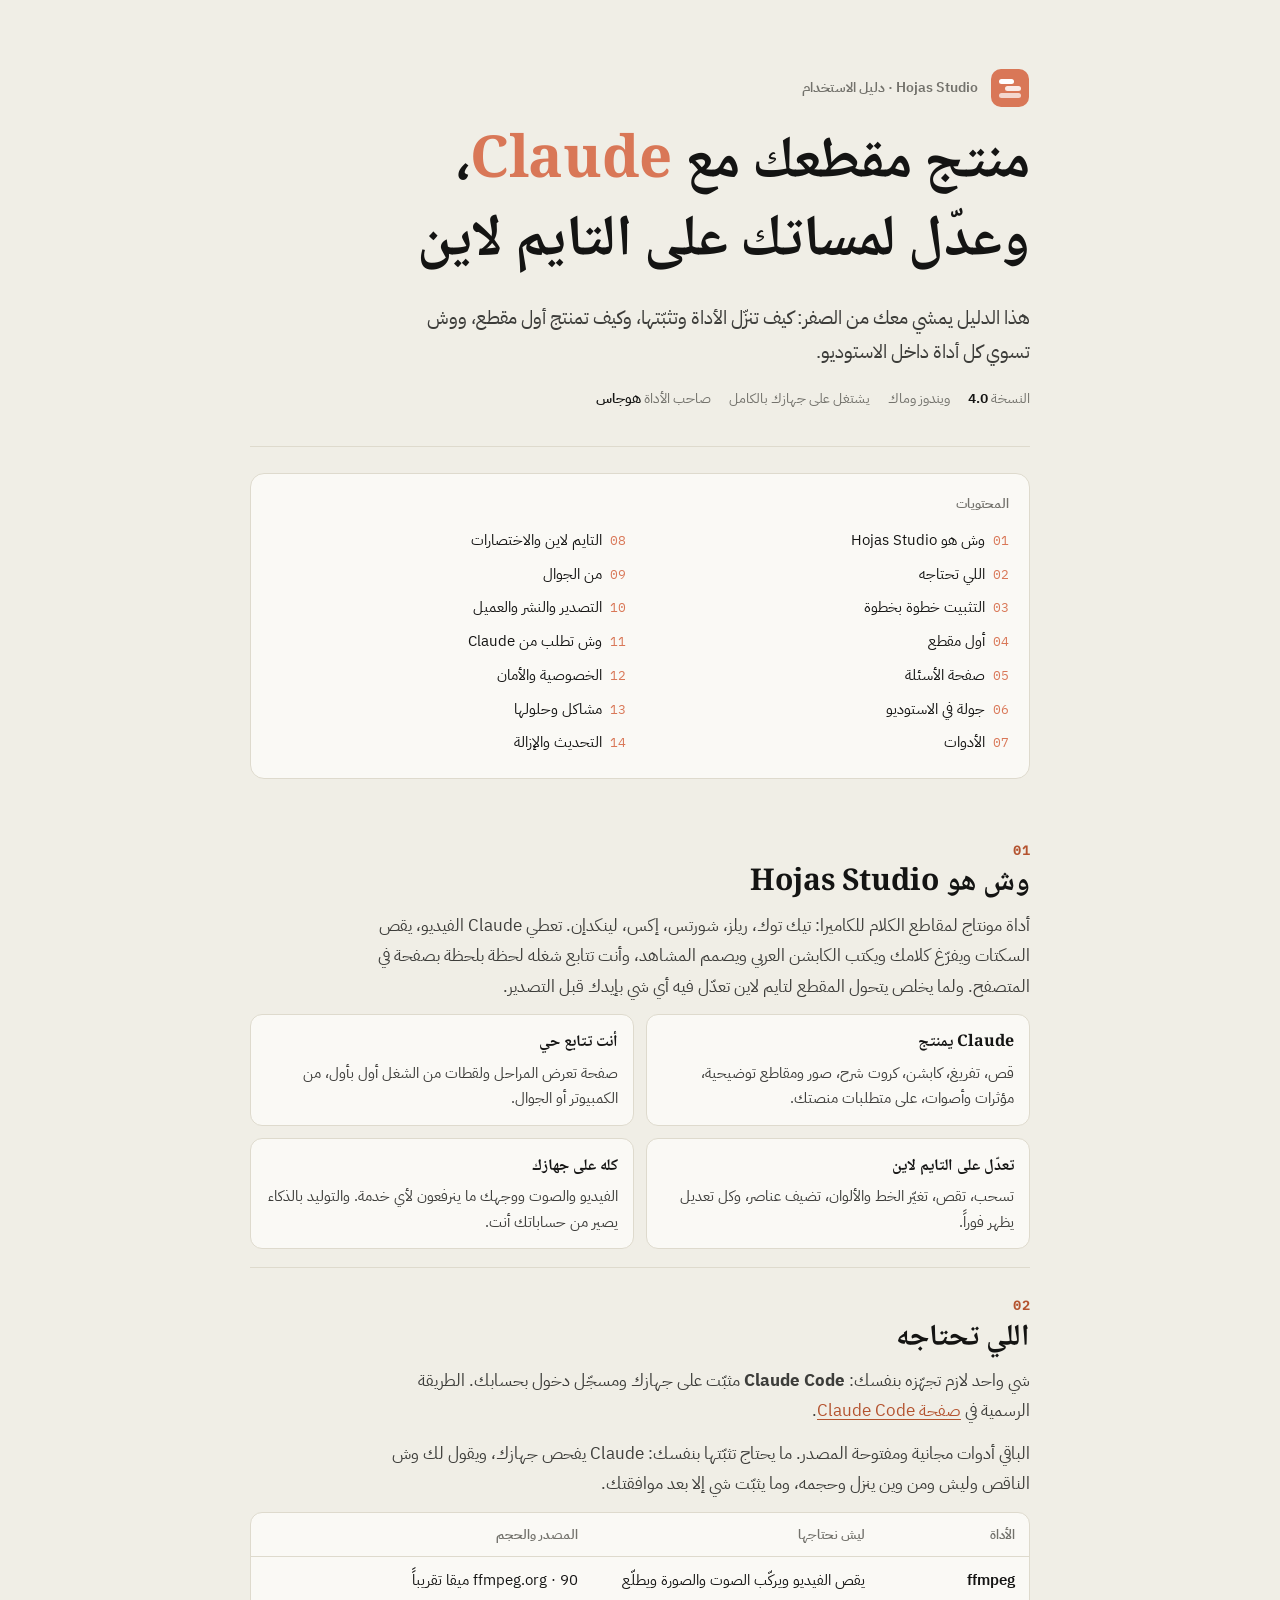
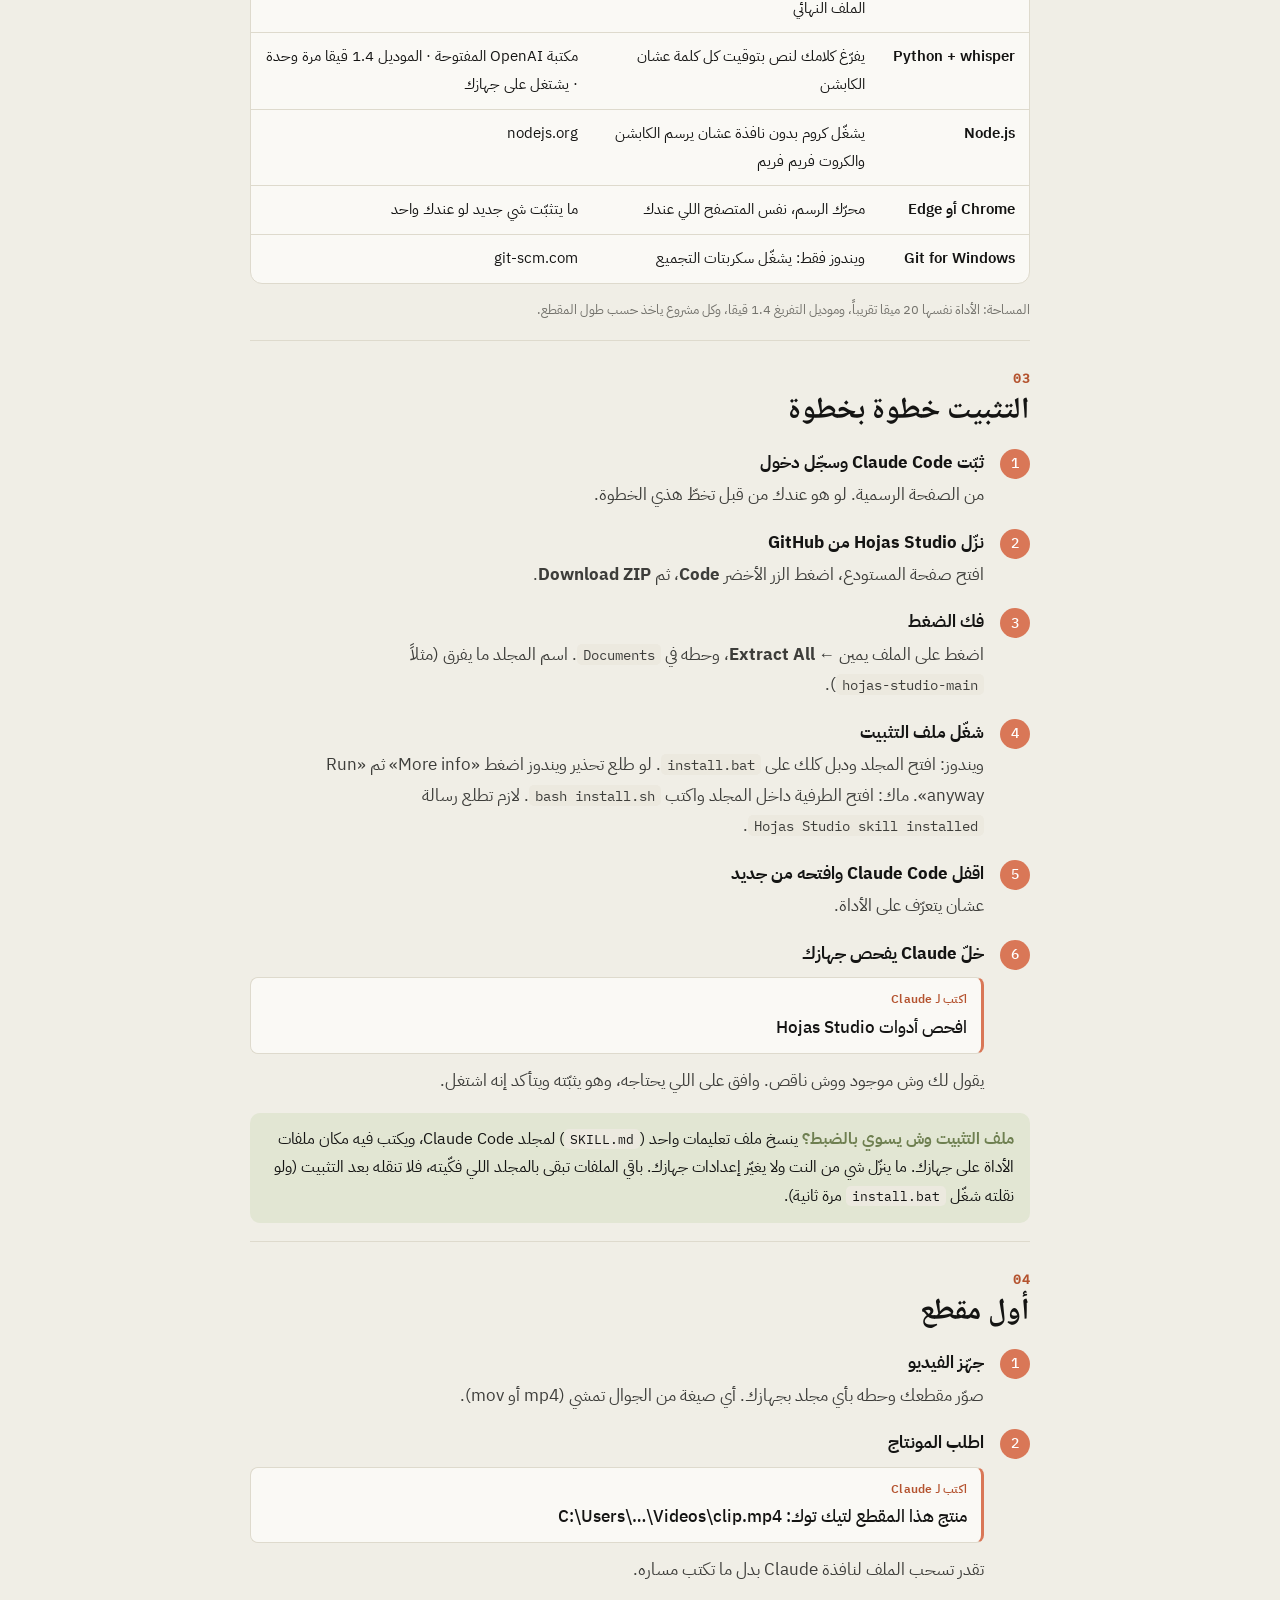
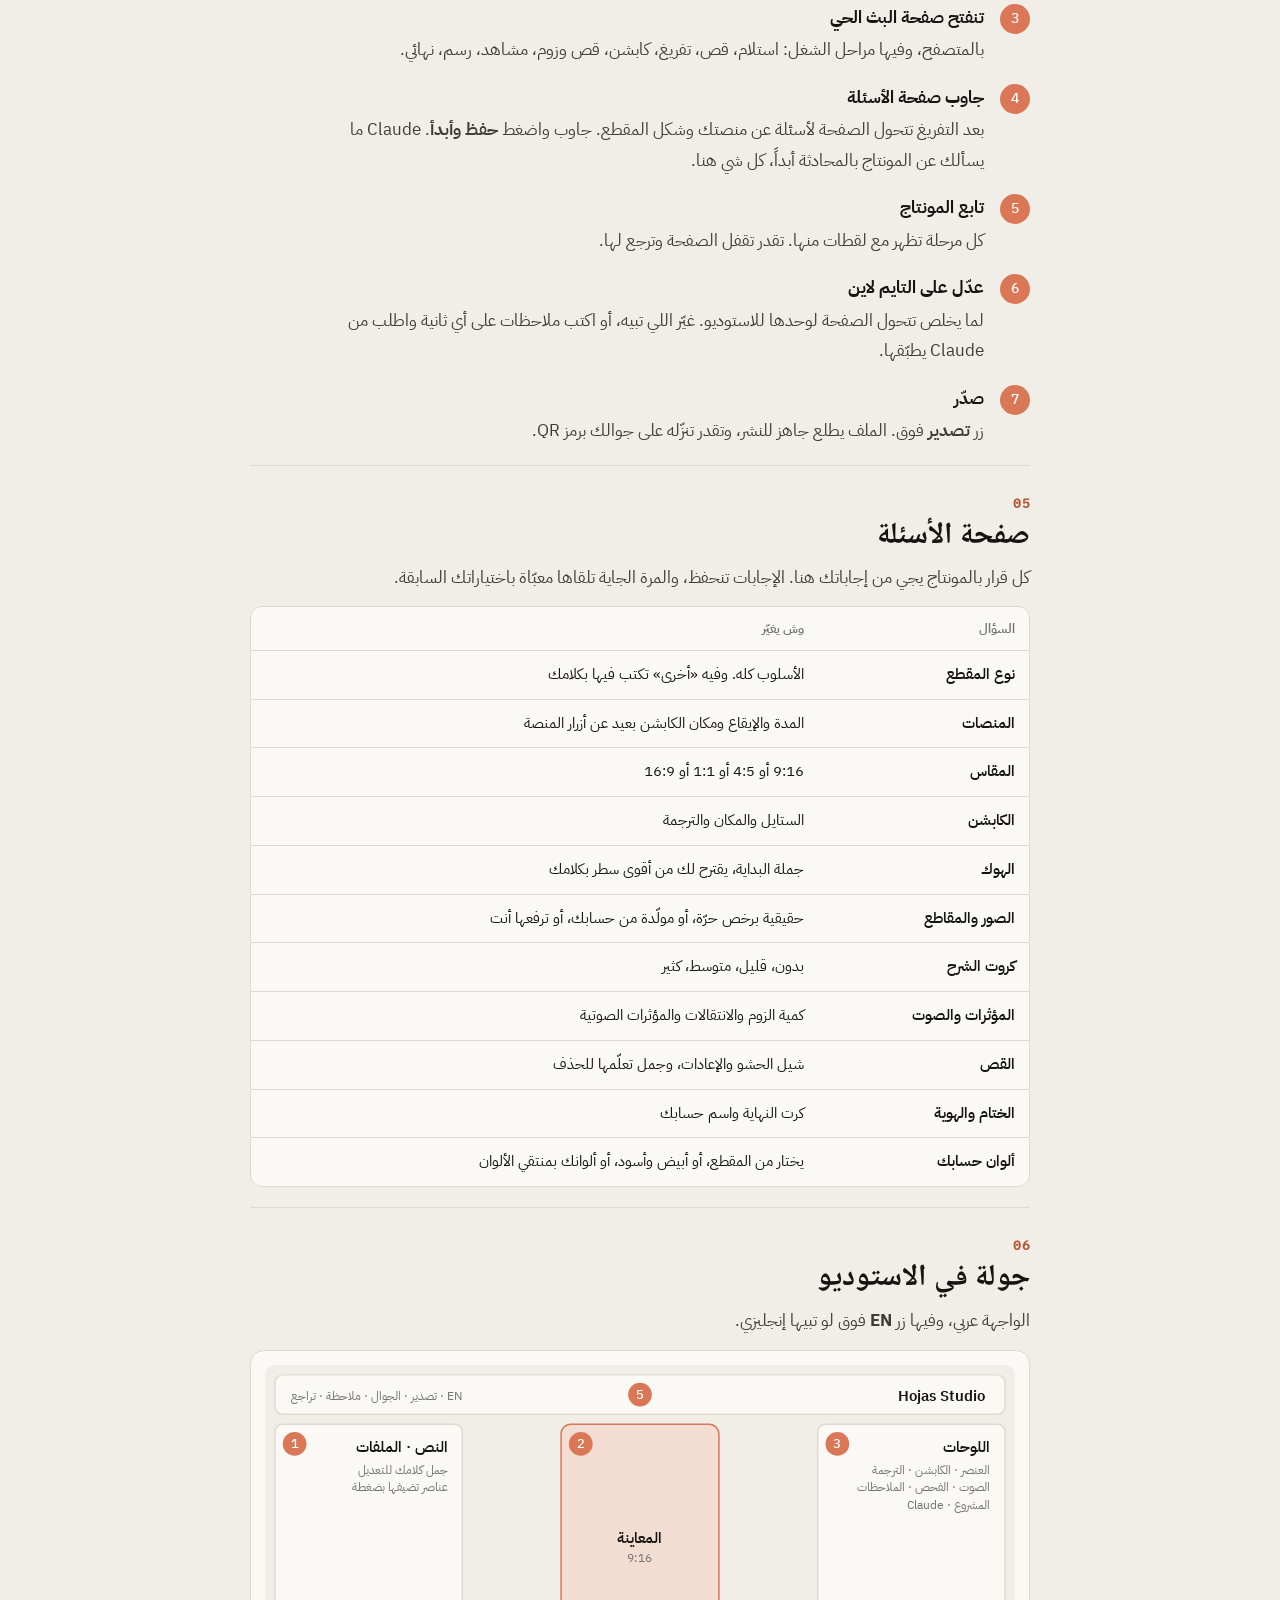
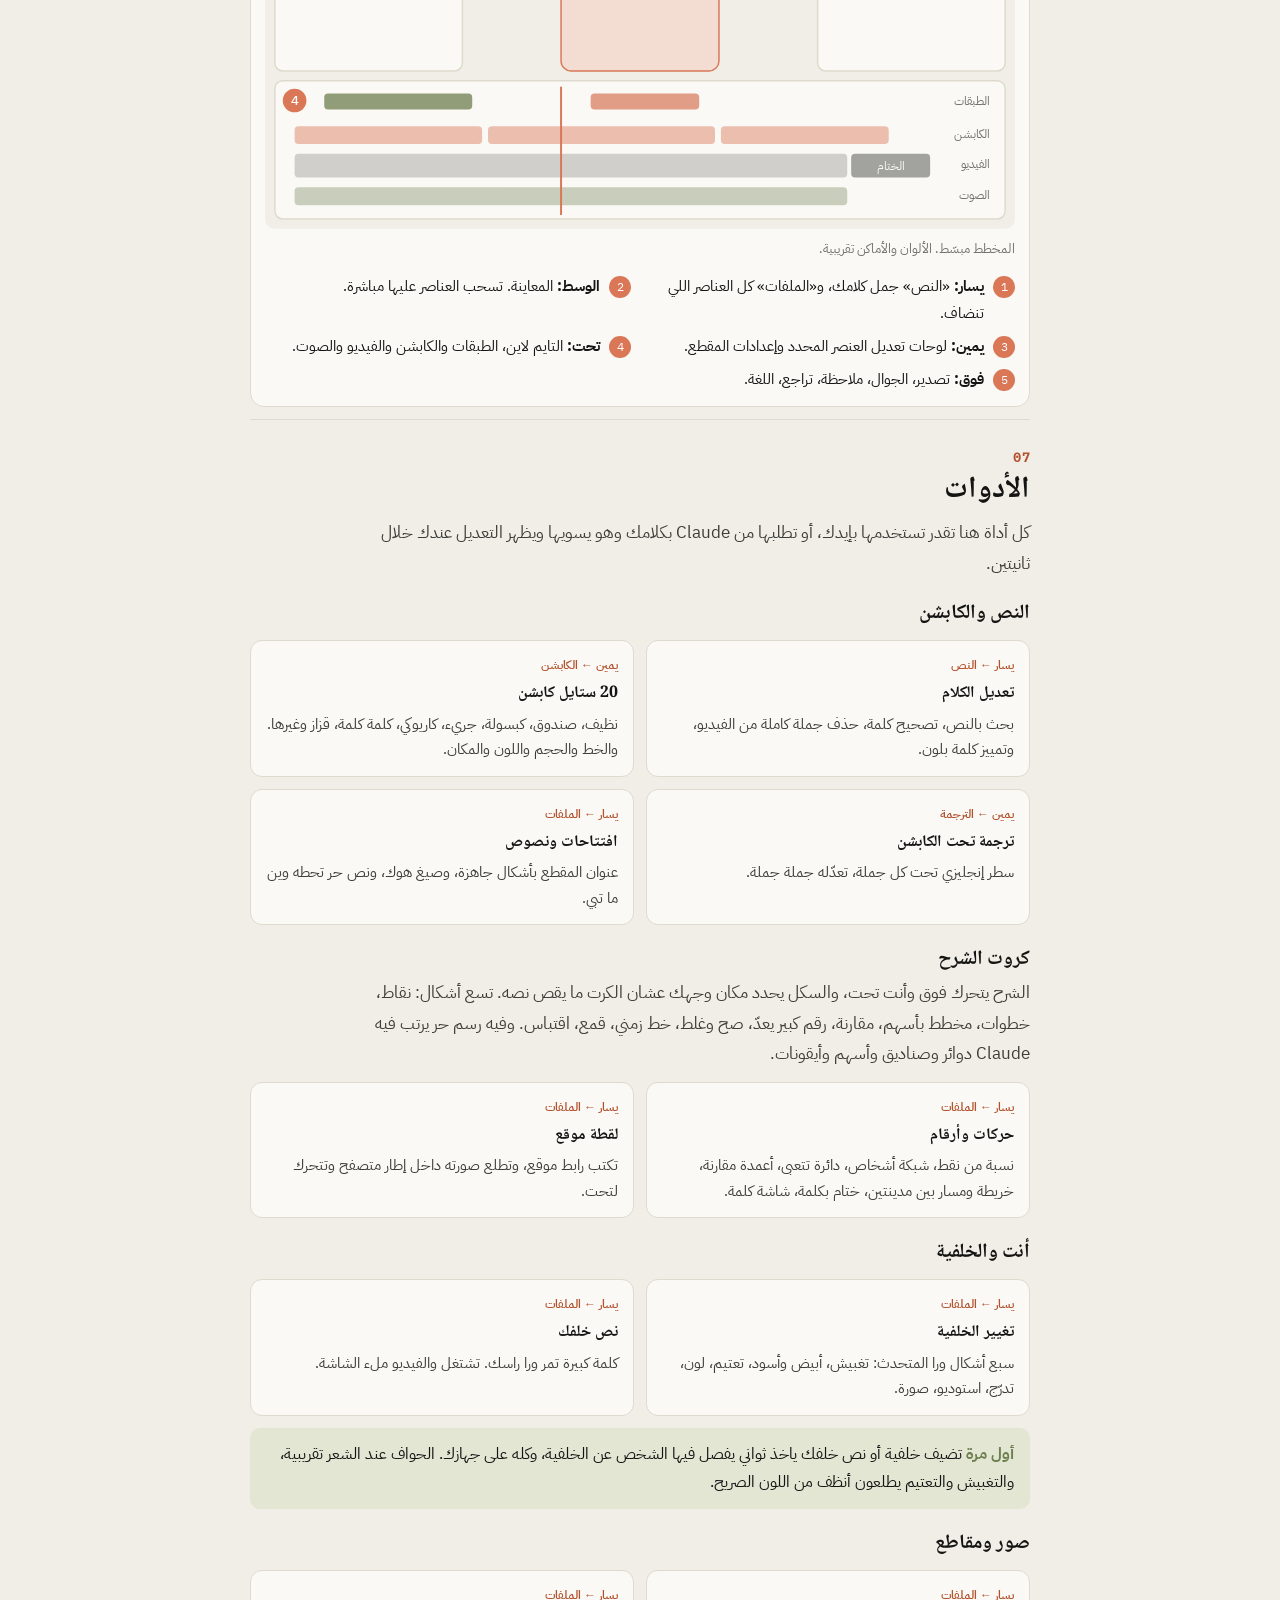
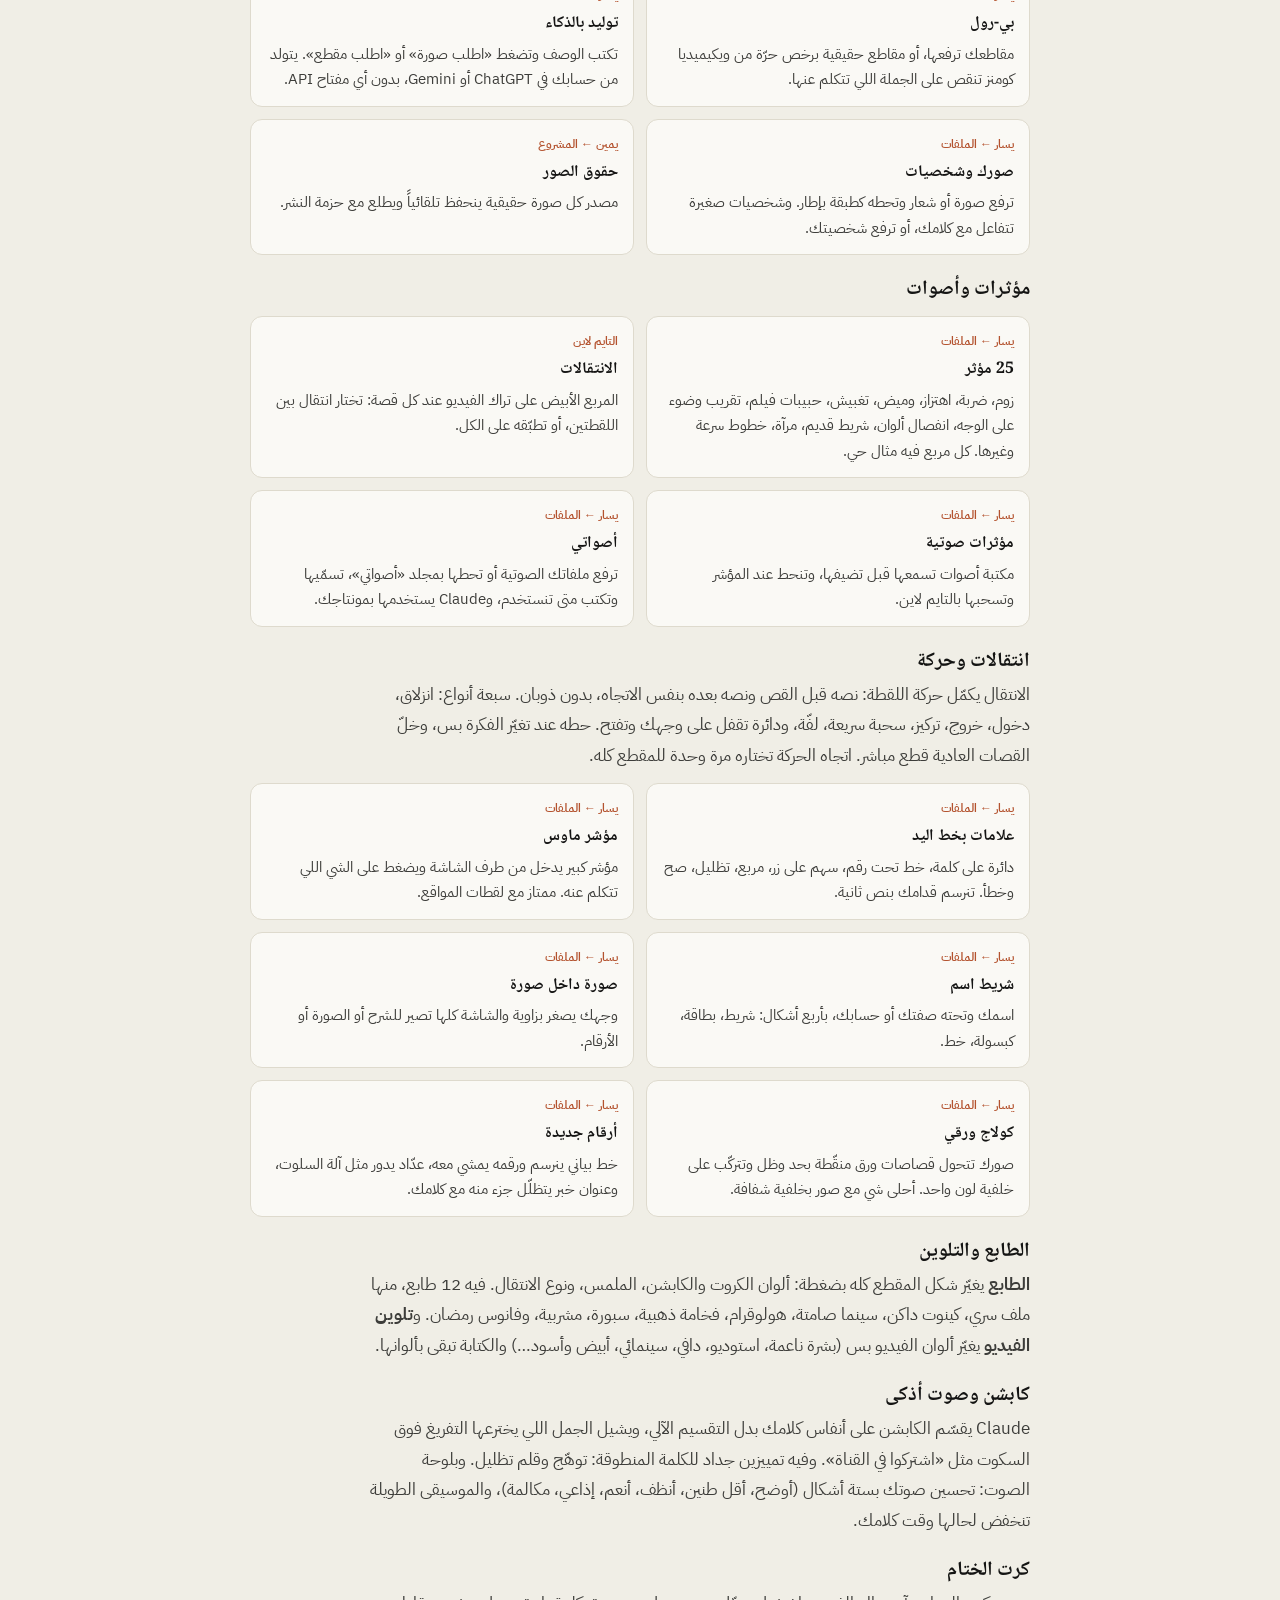
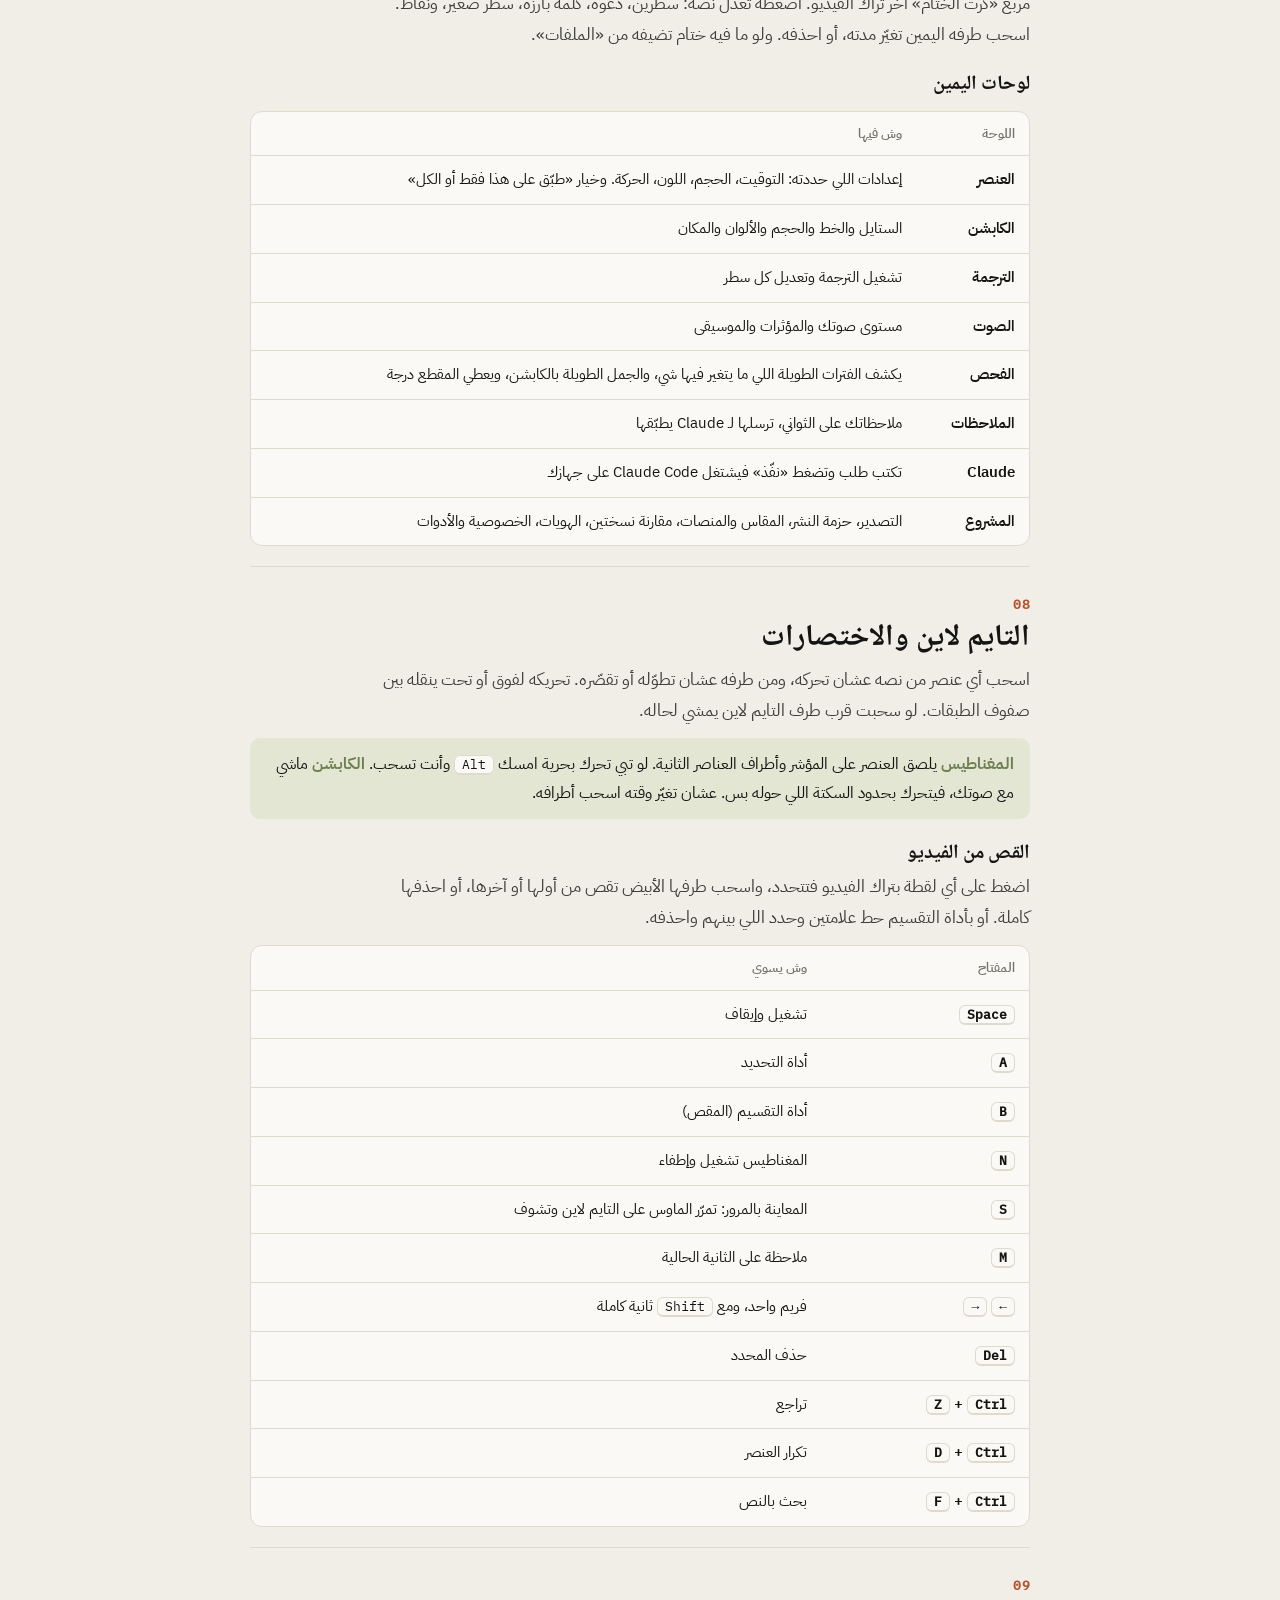
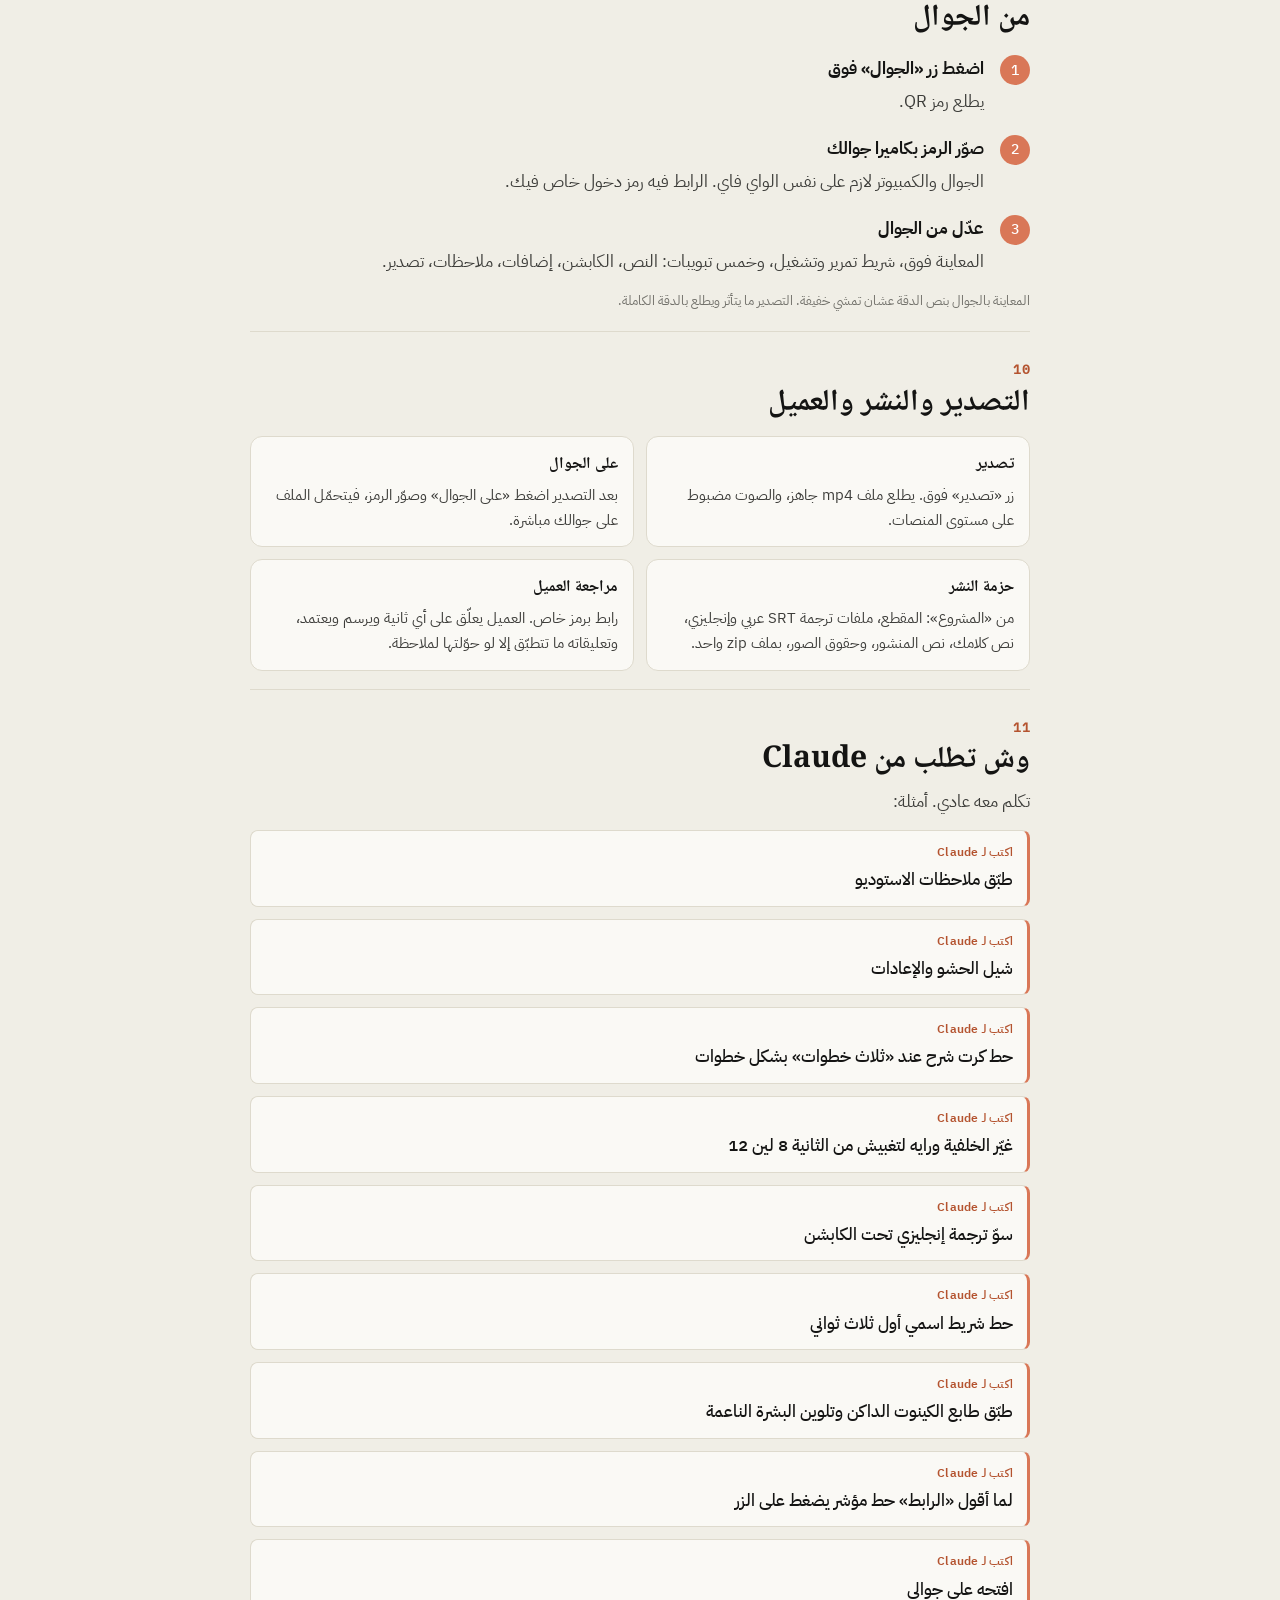
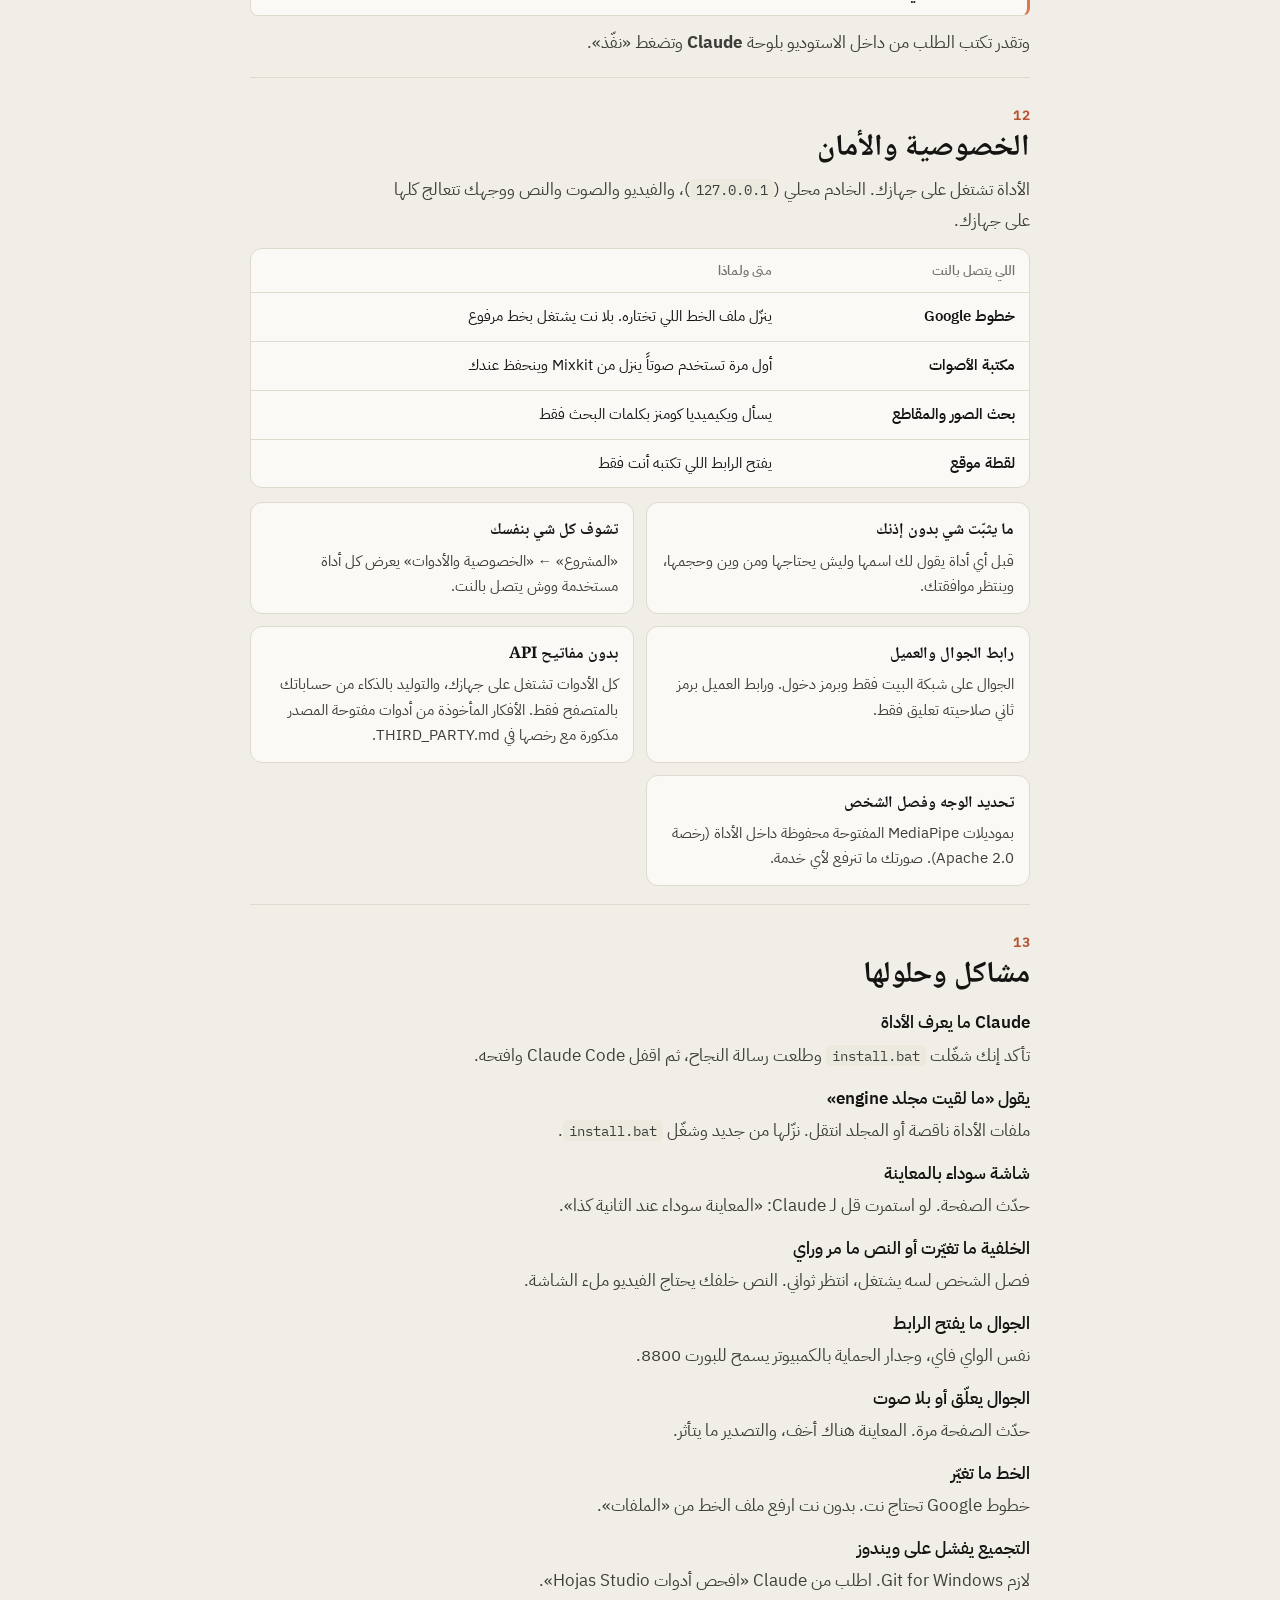
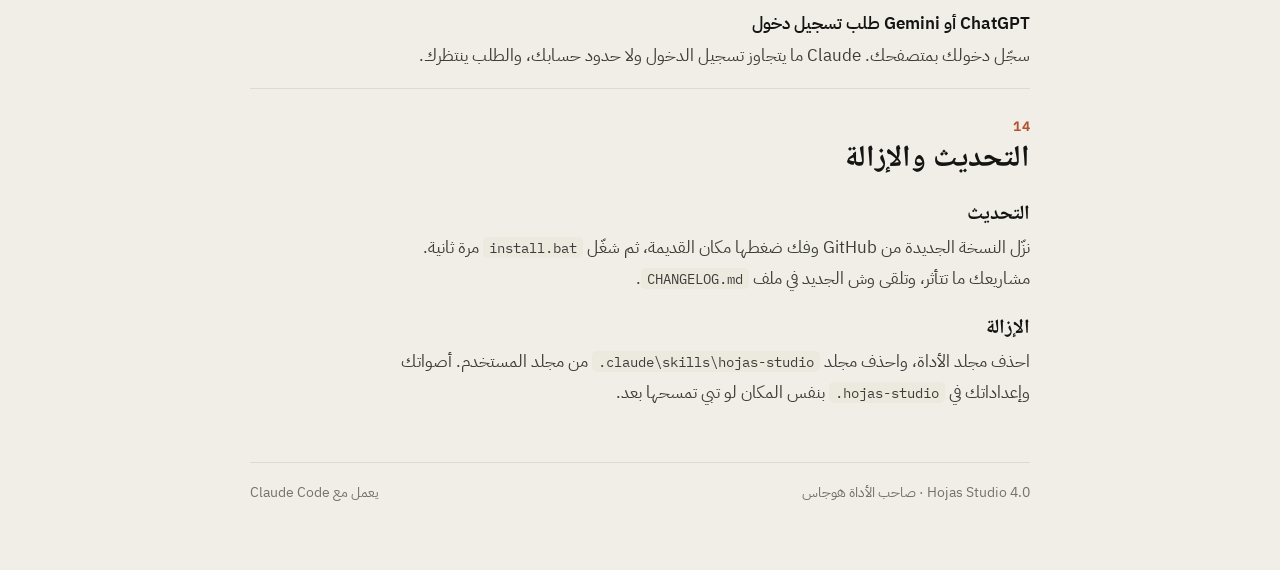
==== GUIDE.html @ 31b20091 "Hojas Studio 4.0.1 Co-Authored-By: Claude Opus 5.5 <noreply@anthropic.com> Claude-Session: https://c" ====
<!doctype html>
<html lang="ar" dir="rtl">
<head>
<meta charset="utf-8">
<meta name="viewport" content="width=device-width, initial-scale=1">
<title>دليل Hojas Studio</title>
<style>
@font-face{font-family:"HS Plex";font-weight:400;font-display:swap;unicode-range:U+0600-06FF,U+0750-077F,U+0870-08FF,U+FB50-FDFF,U+FE70-FEFF,U+200C-200E;src:url([data-uri]) format("woff2")}
@font-face{font-family:"HS Plex";font-weight:400;font-display:swap;unicode-range:U+0000-00FF,U+2000-206F,U+2190-21FF;src:url([data-uri]) format("woff2")}
@font-face{font-family:"HS Plex";font-weight:500;font-display:swap;unicode-range:U+0600-06FF,U+0750-077F,U+0870-08FF,U+FB50-FDFF,U+FE70-FEFF,U+200C-200E;src:url([data-uri]) format("woff2")}
@font-face{font-family:"HS Plex";font-weight:500;font-display:swap;unicode-range:U+0000-00FF,U+2000-206F,U+2190-21FF;src:url([data-uri]) format("woff2")}
@font-face{font-family:"HS Plex";font-weight:600;font-display:swap;unicode-range:U+0600-06FF,U+0750-077F,U+0870-08FF,U+FB50-FDFF,U+FE70-FEFF,U+200C-200E;src:url([data-uri]) format("woff2")}
@font-face{font-family:"HS Plex";font-weight:600;font-display:swap;unicode-range:U+0000-00FF,U+2000-206F,U+2190-21FF;src:url([data-uri]) format("woff2")}
@font-face{font-family:"HS Plex";font-weight:700;font-display:swap;unicode-range:U+0600-06FF,U+0750-077F,U+0870-08FF,U+FB50-FDFF,U+FE70-FEFF,U+200C-200E;src:url([data-uri]) format("woff2")}
@font-face{font-family:"HS Plex";font-weight:700;font-display:swap;unicode-range:U+0000-00FF,U+2000-206F,U+2190-21FF;src:url([data-uri]) format("woff2")}
@font-face{font-family:"HS Naskh";font-weight:600;font-display:swap;unicode-range:U+0600-06FF,U+0750-077F,U+0870-08FF,U+FB50-FDFF,U+FE70-FEFF,U+200C-200E;src:url([data-uri]) format("woff2")}
@font-face{font-family:"HS Naskh";font-weight:600;font-display:swap;unicode-range:U+0000-00FF,U+2000-206F,U+2190-21FF;src:url([data-uri]) format("woff2")}
@font-face{font-family:"HS Naskh";font-weight:700;font-display:swap;unicode-range:U+0600-06FF,U+0750-077F,U+0870-08FF,U+FB50-FDFF,U+FE70-FEFF,U+200C-200E;src:url([data-uri]) format("woff2")}
@font-face{font-family:"HS Naskh";font-weight:700;font-display:swap;unicode-range:U+0000-00FF,U+2000-206F,U+2190-21FF;src:url([data-uri]) format("woff2")}
@font-face{font-family:"HS Mono";font-weight:400;font-display:swap;unicode-range:U+0000-00FF,U+2000-206F,U+2190-21FF;src:url([data-uri]) format("woff2")}
@font-face{font-family:"HS Mono";font-weight:500;font-display:swap;unicode-range:U+0000-00FF,U+2000-206F,U+2190-21FF;src:url([data-uri]) format("woff2")}

/* Layout: a single reading column like a printed manual, with a quiet table of contents and numbered steps only where order matters */
:root{
  --paper:#F0EEE6; --card:#FAF9F5; --ink:#141413; --ink2:#3D3D3A; --mute:#73726C; --line:#DEDACD;
  --clay:#D97757; --clay-ink:#B4532F; --clay-soft:#F3DDD2; --olive:#6E7F50; --olive-soft:#E2E6D3; --code:#ECE9DF;
  --serif:"HS Naskh","Noto Naskh Arabic","Amiri",serif; --sans:"HS Plex","IBM Plex Sans Arabic","Segoe UI",Tahoma,sans-serif; --mono:"HS Mono","IBM Plex Mono",Consolas,monospace;
}
@media (prefers-color-scheme: dark){ :root:not([data-theme="light"]){ --paper:#1F1E1C; --card:#292826; --ink:#F0EEE6; --ink2:#D6D3C9; --mute:#A5A399; --line:#3B3A36; --clay:#E08A6B; --clay-ink:#EFA285; --clay-soft:#3E2C24; --olive:#A9B98A; --olive-soft:#2C3124; --code:#33322E; color-scheme:dark } }
:root[data-theme="dark"]{ --paper:#1F1E1C; --card:#292826; --ink:#F0EEE6; --ink2:#D6D3C9; --mute:#A5A399; --line:#3B3A36; --clay:#E08A6B; --clay-ink:#EFA285; --clay-soft:#3E2C24; --olive:#A9B98A; --olive-soft:#2C3124; --code:#33322E; color-scheme:dark }
*{box-sizing:border-box}
body{background:var(--paper);color:var(--ink);font-family:var(--sans);font-size:16.5px;line-height:1.85;margin:0}
.page{direction:rtl;max-width:820px;margin:0 auto;padding-inline:20px;padding-block:28px 64px}
h1,h2,h3{font-family:var(--serif);font-weight:700;line-height:1.35;text-wrap:balance;margin:0}
h2{font-size:30px;margin-bottom:6px}
h3{font-size:20px;margin-top:22px;margin-bottom:4px}
p{margin:0 0 12px;max-width:66ch;color:var(--ink2)}
a{color:var(--clay-ink);text-underline-offset:3px}
code,.cmd{font-family:var(--mono);font-size:.86em;background:var(--code);padding:1px 6px;border-radius:5px;direction:ltr;unicode-bidi:isolate;white-space:nowrap}
kbd{font-family:var(--mono);font-size:13px;background:var(--card);border:1px solid var(--line);border-bottom-width:2px;border-radius:6px;padding:0 7px;direction:ltr;unicode-bidi:isolate;white-space:nowrap}
.say{display:block;background:var(--card);border:1px solid var(--line);border-inline-start:3px solid var(--clay);border-radius:8px;padding:10px 14px;margin:8px 0 12px;font-weight:500;color:var(--ink)}
.say::before{content:"اكتب لـ Claude";display:block;font-size:12px;font-weight:600;color:var(--clay-ink);letter-spacing:.2px;margin-bottom:2px}

/* cover */
.cover{padding-block:40px 34px;border-bottom:1px solid var(--line);margin-bottom:26px;display:grid;gap:18px}
.brand{display:flex;align-items:center;gap:12px;color:var(--mute);font-size:14px;font-weight:600}
.mark{width:40px;height:40px;flex:none}
.cover h1{font-size:clamp(38px,7vw,58px);letter-spacing:-.3px}
.cover h1 span{color:var(--clay)}
.lead{font-size:19px;line-height:1.8;color:var(--ink2);max-width:58ch;margin:0}
.meta{display:flex;flex-wrap:wrap;gap:8px 18px;font-size:13.5px;color:var(--mute)}
.meta b{color:var(--ink);font-weight:600}

/* toc */
.toc{background:var(--card);border:1px solid var(--line);border-radius:14px;padding:18px 20px;margin-bottom:34px}
.toc h4{margin:0 0 8px;font-size:13px;color:var(--mute);font-weight:600}
.toc ol{margin:0;padding:0;list-style:none;columns:2;column-gap:28px}
.toc li{break-inside:avoid;padding:3px 0;font-size:15px}
.toc a{color:var(--ink);text-decoration:none}
.toc a:hover{color:var(--clay-ink);text-decoration:underline}
.toc i{font-style:normal;color:var(--clay);font-family:var(--mono);font-size:12.5px;display:inline-block;min-width:24px}

section{padding-block:26px 6px;border-top:1px solid var(--line);break-inside:auto}
section:first-of-type{border-top:0}
.kicker{font-size:12.5px;color:var(--clay-ink);font-weight:600;letter-spacing:.3px;margin-bottom:2px;font-family:var(--mono);direction:ltr;text-align:right}

/* steps: real sequences only */
.steps{list-style:none;margin:14px 0 8px;padding:0;counter-reset:s;display:grid;gap:12px}
.steps>li{counter-increment:s;display:grid;grid-template-columns:34px 1fr;gap:12px;align-items:start;break-inside:avoid}
.steps>li::before{content:counter(s);width:30px;height:30px;border-radius:50%;background:var(--clay);color:#FFF;display:grid;place-items:center;font-family:var(--mono);font-weight:500;font-size:14px;margin-top:2px}
.steps>li>div{min-width:0}
.steps>li>div>b{display:block;color:var(--ink);font-size:17px}
.steps p{margin:2px 0 4px}

/* tables */
.tw{overflow-x:auto;margin:12px 0 14px;border:1px solid var(--line);border-radius:12px;background:var(--card)}
table{border-collapse:collapse;width:100%;font-size:15px;min-width:520px}
th,td{text-align:right;padding:10px 14px;border-bottom:1px solid var(--line);vertical-align:top}
th{font-size:12.5px;color:var(--mute);font-weight:600;background:transparent}
tr:last-child td{border-bottom:0}
td:first-child{font-weight:600;color:var(--ink);white-space:nowrap}
.tiny{font-size:13px;color:var(--mute)}

/* notes */
.note{background:var(--olive-soft);border-radius:10px;padding:12px 16px;margin:12px 0;color:var(--ink);font-size:15.5px;break-inside:avoid}
.note b{color:var(--olive)}
.warn{background:var(--clay-soft)}
.warn b{color:var(--clay-ink)}

/* tool grid */
.grid{display:grid;grid-template-columns:repeat(2,minmax(0,1fr));gap:12px;margin:12px 0}
.tool{background:var(--card);border:1px solid var(--line);border-radius:12px;padding:13px 15px;break-inside:avoid;min-width:0}
.tool h5{margin:0 0 3px;font-size:16px;font-family:var(--serif);font-weight:700;color:var(--ink)}
.tool p{margin:0;font-size:14.5px;line-height:1.75}
.tool .where{display:block;font-size:12px;color:var(--clay-ink);font-weight:600;margin-bottom:3px}

/* layout figure */
figure{margin:14px 0 6px;background:var(--card);border:1px solid var(--line);border-radius:14px;padding:14px;break-inside:avoid}
figure svg{width:100%;height:auto;display:block;direction:ltr}
figcaption{font-size:13px;color:var(--mute);margin-top:8px}
.ui-bg{fill:var(--paper)} .ui-panel{fill:var(--card);stroke:var(--line);stroke-width:1.5} .ui-hi{fill:var(--clay-soft);stroke:var(--clay);stroke-width:1.5}
.ui-txt{fill:var(--ink);font-family:var(--sans);font-size:15px;font-weight:600} .ui-sub{fill:var(--mute);font-family:var(--sans);font-size:12px}
.ui-num{fill:var(--clay)} .ui-numt{fill:#FFF;font-family:var(--mono);font-size:13px;font-weight:500}
.legend{list-style:none;padding:0;margin:12px 0 0;display:grid;grid-template-columns:repeat(2,minmax(0,1fr));gap:6px 18px;font-size:14.5px}
.legend li{display:flex;gap:9px;align-items:baseline;min-width:0}
.legend i{font-style:normal;flex:none;width:22px;height:22px;border-radius:50%;background:var(--clay);color:#FFF;display:inline-grid;place-items:center;font-family:var(--mono);font-size:12px}

dl.faq{margin:10px 0}
dl.faq dt{font-weight:600;color:var(--ink);margin-top:12px}
dl.faq dd{margin:2px 0 0;color:var(--ink2)}
footer{margin-top:36px;padding-top:18px;border-top:1px solid var(--line);font-size:13.5px;color:var(--mute);display:flex;flex-wrap:wrap;justify-content:space-between;gap:8px}

@media (max-width:640px){ .toc ol{columns:1} .grid,.legend{grid-template-columns:1fr} h2{font-size:26px} body{font-size:16px} }
@media print{ body{background:var(--paper)} tr,.tool,.note,figure{break-inside:avoid} .kicker{break-after:avoid} .page{padding-block:0} section{break-before:auto} h2,h3{break-after:avoid} .toc{break-after:page} }
@page{size:A4;margin:16mm 14mm}
</style>
</head>
<body>

<div class="page">

<header class="cover">
  <div class="brand"><svg class="mark" viewBox="0 0 40 40" aria-hidden="true"><rect x="1" y="1" width="38" height="38" rx="10" fill="var(--clay)"/><rect x="9" y="11" width="15" height="5" rx="2.5" fill="#FFF"/><rect x="15" y="18" width="16" height="5" rx="2.5" fill="#FFF" opacity=".85"/><rect x="9" y="25" width="22" height="5" rx="2.5" fill="#FFF" opacity=".7"/></svg>Hojas Studio · دليل الاستخدام</div>
  <h1>منتج مقطعك مع <span>Claude</span>، وعدّل لمساتك على التايم لاين</h1>
  <p class="lead">هذا الدليل يمشي معك من الصفر: كيف تنزّل الأداة وتثبّتها، وكيف تمنتج أول مقطع، ووش تسوي كل أداة داخل الاستوديو.</p>
  <div class="meta"><span>النسخة <b>4.0</b></span><span>ويندوز وماك</span><span>يشتغل على جهازك بالكامل</span><span>صاحب الأداة <b>هوجاس</b></span></div>
</header>

<nav class="toc" aria-label="المحتويات">
  <h4>المحتويات</h4>
  <ol>
    <li><a href="#what"><i>01</i>وش هو Hojas Studio</a></li>
    <li><a href="#need"><i>02</i>اللي تحتاجه</a></li>
    <li><a href="#install"><i>03</i>التثبيت خطوة بخطوة</a></li>
    <li><a href="#first"><i>04</i>أول مقطع</a></li>
    <li><a href="#brief"><i>05</i>صفحة الأسئلة</a></li>
    <li><a href="#tour"><i>06</i>جولة في الاستوديو</a></li>
    <li><a href="#tools"><i>07</i>الأدوات</a></li>
    <li><a href="#timeline"><i>08</i>التايم لاين والاختصارات</a></li>
    <li><a href="#phone"><i>09</i>من الجوال</a></li>
    <li><a href="#export"><i>10</i>التصدير والنشر والعميل</a></li>
    <li><a href="#ask"><i>11</i>وش تطلب من Claude</a></li>
    <li><a href="#privacy"><i>12</i>الخصوصية والأمان</a></li>
    <li><a href="#faq"><i>13</i>مشاكل وحلولها</a></li>
    <li><a href="#update"><i>14</i>التحديث والإزالة</a></li>
  </ol>
</nav>

<section id="what">
  <div class="kicker">01</div>
  <h2>وش هو Hojas Studio</h2>
  <p>أداة مونتاج لمقاطع الكلام للكاميرا: تيك توك، ريلز، شورتس، إكس، لينكدإن. تعطي Claude الفيديو، يقص السكتات ويفرّغ كلامك ويكتب الكابشن العربي ويصمم المشاهد، وأنت تتابع شغله لحظة بلحظة بصفحة في المتصفح. ولما يخلص يتحول المقطع لتايم لاين تعدّل فيه أي شي بإيدك قبل التصدير.</p>
  <div class="grid">
    <div class="tool"><h5>Claude يمنتج</h5><p>قص، تفريغ، كابشن، كروت شرح، صور ومقاطع توضيحية، مؤثرات وأصوات، على متطلبات منصتك.</p></div>
    <div class="tool"><h5>أنت تتابع حي</h5><p>صفحة تعرض المراحل ولقطات من الشغل أول بأول، من الكمبيوتر أو الجوال.</p></div>
    <div class="tool"><h5>تعدّل على التايم لاين</h5><p>تسحب، تقص، تغيّر الخط والألوان، تضيف عناصر، وكل تعديل يظهر فوراً.</p></div>
    <div class="tool"><h5>كله على جهازك</h5><p>الفيديو والصوت ووجهك ما ينرفعون لأي خدمة. والتوليد بالذكاء يصير من حساباتك أنت.</p></div>
  </div>
</section>

<section id="need">
  <div class="kicker">02</div>
  <h2>اللي تحتاجه</h2>
  <p>شي واحد لازم تجهّزه بنفسك: <b>Claude Code</b> مثبّت على جهازك ومسجّل دخول بحسابك. الطريقة الرسمية في <a href="https://docs.claude.com/en/docs/claude-code/overview" target="_blank" rel="noopener">صفحة Claude Code</a>.</p>
  <p>الباقي أدوات مجانية ومفتوحة المصدر. ما يحتاج تثبّتها بنفسك: Claude يفحص جهازك، ويقول لك وش الناقص وليش ومن وين ينزل وحجمه، وما يثبّت شي إلا بعد موافقتك.</p>
  <div class="tw"><table>
    <thead><tr><th>الأداة</th><th>ليش نحتاجها</th><th>المصدر والحجم</th></tr></thead>
    <tbody>
      <tr><td>ffmpeg</td><td>يقص الفيديو ويركّب الصوت والصورة ويطلّع الملف النهائي</td><td>ffmpeg.org · 90 ميقا تقريباً</td></tr>
      <tr><td>Python + whisper</td><td>يفرّغ كلامك لنص بتوقيت كل كلمة عشان الكابشن</td><td>مكتبة OpenAI المفتوحة · الموديل 1.4 قيقا مرة وحدة · يشتغل على جهازك</td></tr>
      <tr><td>Node.js</td><td>يشغّل كروم بدون نافذة عشان يرسم الكابشن والكروت فريم فريم</td><td>nodejs.org</td></tr>
      <tr><td>Chrome أو Edge</td><td>محرّك الرسم، نفس المتصفح اللي عندك</td><td>ما يتثبّت شي جديد لو عندك واحد</td></tr>
      <tr><td>Git for Windows</td><td>ويندوز فقط: يشغّل سكربتات التجميع</td><td>git-scm.com</td></tr>
    </tbody>
  </table></div>
  <p class="tiny">المساحة: الأداة نفسها 20 ميقا تقريباً، وموديل التفريغ 1.4 قيقا، وكل مشروع ياخذ حسب طول المقطع.</p>
</section>

<section id="install">
  <div class="kicker">03</div>
  <h2>التثبيت خطوة بخطوة</h2>
  <ol class="steps">
    <li><div><b>ثبّت Claude Code وسجّل دخول</b><p>من الصفحة الرسمية. لو هو عندك من قبل تخطّ هذي الخطوة.</p></div></li>
    <li><div><b>نزّل Hojas Studio من GitHub</b><p>افتح صفحة المستودع، اضغط الزر الأخضر <b>Code</b>، ثم <b>Download ZIP</b>.</p></div></li>
    <li><div><b>فك الضغط</b><p>اضغط على الملف يمين ← <b>Extract All</b>، وحطه في <code>Documents</code>. اسم المجلد ما يفرق (مثلاً <code>hojas-studio-main</code>).</p></div></li>
    <li><div><b>شغّل ملف التثبيت</b><p>ويندوز: افتح المجلد ودبل كلك على <code>install.bat</code>. لو طلع تحذير ويندوز اضغط «More info» ثم «Run anyway». ماك: افتح الطرفية داخل المجلد واكتب <code>bash install.sh</code>. لازم تطلع رسالة <code>Hojas Studio skill installed</code>.</p></div></li>
    <li><div><b>اقفل Claude Code وافتحه من جديد</b><p>عشان يتعرّف على الأداة.</p></div></li>
    <li><div><b>خلّ Claude يفحص جهازك</b><span class="say">افحص أدوات Hojas Studio</span><p>يقول لك وش موجود ووش ناقص. وافق على اللي يحتاجه، وهو يثبّته ويتأكد إنه اشتغل.</p></div></li>
  </ol>
  <div class="note"><b>ملف التثبيت وش يسوي بالضبط؟</b> ينسخ ملف تعليمات واحد (<code>SKILL.md</code>) لمجلد Claude Code، ويكتب فيه مكان ملفات الأداة على جهازك. ما ينزّل شي من النت ولا يغيّر إعدادات جهازك. باقي الملفات تبقى بالمجلد اللي فكّيته، فلا تنقله بعد التثبيت (ولو نقلته شغّل <code>install.bat</code> مرة ثانية).</div>
</section>

<section id="first">
  <div class="kicker">04</div>
  <h2>أول مقطع</h2>
  <ol class="steps">
    <li><div><b>جهّز الفيديو</b><p>صوّر مقطعك وحطه بأي مجلد بجهازك. أي صيغة من الجوال تمشي (mp4 أو mov).</p></div></li>
    <li><div><b>اطلب المونتاج</b><span class="say">منتج هذا المقطع لتيك توك: C:\Users\…\Videos\clip.mp4</span><p>تقدر تسحب الملف لنافذة Claude بدل ما تكتب مساره.</p></div></li>
    <li><div><b>تنفتح صفحة البث الحي</b><p>بالمتصفح، وفيها مراحل الشغل: استلام، قص، تفريغ، كابشن، قص وزوم، مشاهد، رسم، نهائي.</p></div></li>
    <li><div><b>جاوب صفحة الأسئلة</b><p>بعد التفريغ تتحول الصفحة لأسئلة عن منصتك وشكل المقطع. جاوب واضغط <b>حفظ وأبدأ</b>. Claude ما يسألك عن المونتاج بالمحادثة أبداً، كل شي هنا.</p></div></li>
    <li><div><b>تابع المونتاج</b><p>كل مرحلة تظهر مع لقطات منها. تقدر تقفل الصفحة وترجع لها.</p></div></li>
    <li><div><b>عدّل على التايم لاين</b><p>لما يخلص تتحول الصفحة لوحدها للاستوديو. غيّر اللي تبيه، أو اكتب ملاحظات على أي ثانية واطلب من Claude يطبّقها.</p></div></li>
    <li><div><b>صدّر</b><p>زر <b>تصدير</b> فوق. الملف يطلع جاهز للنشر، وتقدر تنزّله على جوالك برمز QR.</p></div></li>
  </ol>
</section>

<section id="brief">
  <div class="kicker">05</div>
  <h2>صفحة الأسئلة</h2>
  <p>كل قرار بالمونتاج يجي من إجاباتك هنا. الإجابات تنحفظ، والمرة الجاية تلقاها معبّاة باختياراتك السابقة.</p>
  <div class="tw"><table>
    <thead><tr><th>السؤال</th><th>وش يغيّر</th></tr></thead>
    <tbody>
      <tr><td>نوع المقطع</td><td>الأسلوب كله. وفيه «أخرى» تكتب فيها بكلامك</td></tr>
      <tr><td>المنصات</td><td>المدة والإيقاع ومكان الكابشن بعيد عن أزرار المنصة</td></tr>
      <tr><td>المقاس</td><td>9:16 أو 4:5 أو 1:1 أو 16:9</td></tr>
      <tr><td>الكابشن</td><td>الستايل والمكان والترجمة</td></tr>
      <tr><td>الهوك</td><td>جملة البداية، يقترح لك من أقوى سطر بكلامك</td></tr>
      <tr><td>الصور والمقاطع</td><td>حقيقية برخص حرّة، أو مولّدة من حسابك، أو ترفعها أنت</td></tr>
      <tr><td>كروت الشرح</td><td>بدون، قليل، متوسط، كثير</td></tr>
      <tr><td>المؤثرات والصوت</td><td>كمية الزوم والانتقالات والمؤثرات الصوتية</td></tr>
      <tr><td>القص</td><td>شيل الحشو والإعادات، وجمل تعلّمها للحذف</td></tr>
      <tr><td>الختام والهوية</td><td>كرت النهاية واسم حسابك</td></tr>
      <tr><td>ألوان حسابك</td><td>يختار من المقطع، أو أبيض وأسود، أو ألوانك بمنتقي الألوان</td></tr>
    </tbody>
  </table></div>
</section>

<section id="tour">
  <div class="kicker">06</div>
  <h2>جولة في الاستوديو</h2>
  <p>الواجهة عربي، وفيها زر <b>EN</b> فوق لو تبيها إنجليزي.</p>
  <figure>
    <svg viewBox="0 0 760 470" role="img" aria-label="مخطط واجهة الاستوديو">
      <rect class="ui-bg" x="0" y="0" width="760" height="470" rx="10"/>
      <rect class="ui-panel" x="10" y="10" width="740" height="40" rx="8"/>
      <text class="ui-txt" x="730" y="36" text-anchor="end">Hojas Studio</text>
      <text class="ui-sub" x="26" y="35">تصدير · الجوال · ملاحظة · تراجع · EN</text>
      <rect class="ui-panel" x="560" y="60" width="190" height="250" rx="8"/>
      <text class="ui-txt" x="735" y="88" text-anchor="end">اللوحات</text>
      <text class="ui-sub" x="735" y="110" text-anchor="end">العنصر · الكابشن · الترجمة</text>
      <text class="ui-sub" x="735" y="128" text-anchor="end">الصوت · الفحص · الملاحظات</text>
      <text class="ui-sub" x="735" y="146" text-anchor="end">Claude · المشروع</text>
      <rect class="ui-hi" x="300" y="60" width="160" height="250" rx="10"/>
      <text class="ui-txt" x="380" y="180" text-anchor="middle">المعاينة</text>
      <text class="ui-sub" x="380" y="200" text-anchor="middle">9:16</text>
      <rect class="ui-panel" x="10" y="60" width="190" height="250" rx="8"/>
      <text class="ui-txt" x="185" y="88" text-anchor="end">النص · الملفات</text>
      <text class="ui-sub" x="185" y="110" text-anchor="end">جمل كلامك للتعديل</text>
      <text class="ui-sub" x="185" y="128" text-anchor="end">عناصر تضيفها بضغطة</text>
      <rect class="ui-panel" x="10" y="320" width="740" height="140" rx="8"/>
      <g class="ui-sub"><text x="735" y="345" text-anchor="end">الطبقات</text><text x="735" y="378" text-anchor="end">الكابشن</text><text x="735" y="408" text-anchor="end">الفيديو</text><text x="735" y="440" text-anchor="end">الصوت</text></g>
      <rect x="60" y="333" width="150" height="16" rx="4" fill="var(--olive)" opacity=".75"/><rect x="330" y="333" width="110" height="16" rx="4" fill="var(--clay)" opacity=".7"/>
      <rect x="30" y="366" width="190" height="18" rx="4" fill="var(--clay)" opacity=".45"/><rect x="226" y="366" width="230" height="18" rx="4" fill="var(--clay)" opacity=".45"/><rect x="462" y="366" width="170" height="18" rx="4" fill="var(--clay)" opacity=".45"/>
      <rect x="30" y="394" width="560" height="24" rx="4" fill="var(--ink)" opacity=".18"/><rect x="594" y="394" width="80" height="24" rx="4" fill="var(--ink)" opacity=".38"/>
      <text class="ui-sub" x="634" y="410" text-anchor="middle" style="fill:var(--card)">الختام</text>
      <rect x="30" y="428" width="560" height="18" rx="4" fill="var(--olive)" opacity=".35"/>
      <line x1="300" y1="326" x2="300" y2="456" stroke="var(--clay)" stroke-width="2"/>
      <g><circle class="ui-num" cx="30" cy="80" r="12"/><text class="ui-numt" x="30" y="84.5" text-anchor="middle">1</text></g>
      <g><circle class="ui-num" cx="320" cy="80" r="12"/><text class="ui-numt" x="320" y="84.5" text-anchor="middle">2</text></g>
      <g><circle class="ui-num" cx="580" cy="80" r="12"/><text class="ui-numt" x="580" y="84.5" text-anchor="middle">3</text></g>
      <g><circle class="ui-num" cx="30" cy="340" r="12"/><text class="ui-numt" x="30" y="344.5" text-anchor="middle">4</text></g>
      <g><circle class="ui-num" cx="380" cy="30" r="12"/><text class="ui-numt" x="380" y="34.5" text-anchor="middle">5</text></g>
    </svg>
    <figcaption>المخطط مبسّط. الألوان والأماكن تقريبية.</figcaption>
    <ul class="legend">
      <li><i>1</i><span><b>يسار:</b> «النص» جمل كلامك، و«الملفات» كل العناصر اللي تنضاف.</span></li>
      <li><i>2</i><span><b>الوسط:</b> المعاينة. تسحب العناصر عليها مباشرة.</span></li>
      <li><i>3</i><span><b>يمين:</b> لوحات تعديل العنصر المحدد وإعدادات المقطع.</span></li>
      <li><i>4</i><span><b>تحت:</b> التايم لاين، الطبقات والكابشن والفيديو والصوت.</span></li>
      <li><i>5</i><span><b>فوق:</b> تصدير، الجوال، ملاحظة، تراجع، اللغة.</span></li>
    </ul>
  </figure>
</section>

<section id="tools">
  <div class="kicker">07</div>
  <h2>الأدوات</h2>
  <p>كل أداة هنا تقدر تستخدمها بإيدك، أو تطلبها من Claude بكلامك وهو يسويها ويظهر التعديل عندك خلال ثانيتين.</p>

  <h3>النص والكابشن</h3>
  <div class="grid">
    <div class="tool"><span class="where">يسار ← النص</span><h5>تعديل الكلام</h5><p>بحث بالنص، تصحيح كلمة، حذف جملة كاملة من الفيديو، وتمييز كلمة بلون.</p></div>
    <div class="tool"><span class="where">يمين ← الكابشن</span><h5>20 ستايل كابشن</h5><p>نظيف، صندوق، كبسولة، جريء، كاريوكي، كلمة كلمة، قزاز وغيرها. والخط والحجم واللون والمكان.</p></div>
    <div class="tool"><span class="where">يمين ← الترجمة</span><h5>ترجمة تحت الكابشن</h5><p>سطر إنجليزي تحت كل جملة، تعدّله جملة جملة.</p></div>
    <div class="tool"><span class="where">يسار ← الملفات</span><h5>افتتاحات ونصوص</h5><p>عنوان المقطع بأشكال جاهزة، وصيغ هوك، ونص حر تحطه وين ما تبي.</p></div>
  </div>

  <h3>كروت الشرح</h3>
  <p>الشرح يتحرك فوق وأنت تحت، والسكل يحدد مكان وجهك عشان الكرت ما يقص نصه. تسع أشكال: نقاط، خطوات، مخطط بأسهم، مقارنة، رقم كبير يعدّ، صح وغلط، خط زمني، قمع، اقتباس. وفيه رسم حر يرتب فيه Claude دوائر وصناديق وأسهم وأيقونات.</p>
  <div class="grid">
    <div class="tool"><span class="where">يسار ← الملفات</span><h5>حركات وأرقام</h5><p>نسبة من نقط، شبكة أشخاص، دائرة تتعبى، أعمدة مقارنة، خريطة ومسار بين مدينتين، ختام بكلمة، شاشة كلمة.</p></div>
    <div class="tool"><span class="where">يسار ← الملفات</span><h5>لقطة موقع</h5><p>تكتب رابط موقع، وتطلع صورته داخل إطار متصفح وتتحرك لتحت.</p></div>
  </div>

  <h3>أنت والخلفية</h3>
  <div class="grid">
    <div class="tool"><span class="where">يسار ← الملفات</span><h5>تغيير الخلفية</h5><p>سبع أشكال ورا المتحدث: تغبيش، أبيض وأسود، تعتيم، لون، تدرّج، استوديو، صورة.</p></div>
    <div class="tool"><span class="where">يسار ← الملفات</span><h5>نص خلفك</h5><p>كلمة كبيرة تمر ورا راسك. تشتغل والفيديو ملء الشاشة.</p></div>
  </div>
  <div class="note"><b>أول مرة</b> تضيف خلفية أو نص خلفك ياخذ ثواني يفصل فيها الشخص عن الخلفية، وكله على جهازك. الحواف عند الشعر تقريبية، والتغبيش والتعتيم يطلعون أنظف من اللون الصريح.</div>

  <h3>صور ومقاطع</h3>
  <div class="grid">
    <div class="tool"><span class="where">يسار ← الملفات</span><h5>بي-رول</h5><p>مقاطعك ترفعها، أو مقاطع حقيقية برخص حرّة من ويكيميديا كومنز تنقص على الجملة اللي تتكلم عنها.</p></div>
    <div class="tool"><span class="where">يسار ← الملفات</span><h5>توليد بالذكاء</h5><p>تكتب الوصف وتضغط «اطلب صورة» أو «اطلب مقطع». يتولد من حسابك في ChatGPT أو Gemini، بدون أي مفتاح API.</p></div>
    <div class="tool"><span class="where">يسار ← الملفات</span><h5>صورك وشخصيات</h5><p>ترفع صورة أو شعار وتحطه كطبقة بإطار. وشخصيات صغيرة تتفاعل مع كلامك، أو ترفع شخصيتك.</p></div>
    <div class="tool"><span class="where">يمين ← المشروع</span><h5>حقوق الصور</h5><p>مصدر كل صورة حقيقية ينحفظ تلقائياً ويطلع مع حزمة النشر.</p></div>
  </div>

  <h3>مؤثرات وأصوات</h3>
  <div class="grid">
    <div class="tool"><span class="where">يسار ← الملفات</span><h5>25 مؤثر</h5><p>زوم، ضربة، اهتزاز، وميض، تغبيش، حبيبات فيلم، تقريب وضوء على الوجه، انفصال ألوان، شريط قديم، مرآة، خطوط سرعة وغيرها. كل مربع فيه مثال حي.</p></div>
    <div class="tool"><span class="where">التايم لاين</span><h5>الانتقالات</h5><p>المربع الأبيض على تراك الفيديو عند كل قصة: تختار انتقال بين اللقطتين، أو تطبّقه على الكل.</p></div>
    <div class="tool"><span class="where">يسار ← الملفات</span><h5>مؤثرات صوتية</h5><p>مكتبة أصوات تسمعها قبل تضيفها، وتنحط عند المؤشر وتسحبها بالتايم لاين.</p></div>
    <div class="tool"><span class="where">يسار ← الملفات</span><h5>أصواتي</h5><p>ترفع ملفاتك الصوتية أو تحطها بمجلد «أصواتي»، تسمّيها وتكتب متى تنستخدم، وClaude يستخدمها بمونتاجك.</p></div>
  </div>

  <h3>انتقالات وحركة</h3>
  <p>الانتقال يكمّل حركة اللقطة: نصه قبل القص ونصه بعده بنفس الاتجاه، بدون ذوبان. سبعة أنواع: انزلاق، دخول، خروج، تركيز، سحبة سريعة، لفّة، ودائرة تقفل على وجهك وتفتح. حطه عند تغيّر الفكرة بس، وخلّ القصات العادية قطع مباشر. اتجاه الحركة تختاره مرة وحدة للمقطع كله.</p>
  <div class="grid">
    <div class="tool"><span class="where">يسار ← الملفات</span><h5>علامات بخط اليد</h5><p>دائرة على كلمة، خط تحت رقم، سهم على زر، مربع، تظليل، صح وخطأ. تنرسم قدامك بنص ثانية.</p></div>
    <div class="tool"><span class="where">يسار ← الملفات</span><h5>مؤشر ماوس</h5><p>مؤشر كبير يدخل من طرف الشاشة ويضغط على الشي اللي تتكلم عنه. ممتاز مع لقطات المواقع.</p></div>
    <div class="tool"><span class="where">يسار ← الملفات</span><h5>شريط اسم</h5><p>اسمك وتحته صفتك أو حسابك، بأربع أشكال: شريط، بطاقة، كبسولة، خط.</p></div>
    <div class="tool"><span class="where">يسار ← الملفات</span><h5>صورة داخل صورة</h5><p>وجهك يصغر بزاوية والشاشة كلها تصير للشرح أو الصورة أو الأرقام.</p></div>
    <div class="tool"><span class="where">يسار ← الملفات</span><h5>كولاج ورقي</h5><p>صورك تتحول قصاصات ورق منقّطة بحد وظل وتتركّب على خلفية لون واحد. أحلى شي مع صور بخلفية شفافة.</p></div>
    <div class="tool"><span class="where">يسار ← الملفات</span><h5>أرقام جديدة</h5><p>خط بياني ينرسم ورقمه يمشي معه، عدّاد يدور مثل آلة السلوت، وعنوان خبر يتظلّل جزء منه مع كلامك.</p></div>
  </div>

  <h3>الطابع والتلوين</h3>
  <p><b>الطابع</b> يغيّر شكل المقطع كله بضغطة: ألوان الكروت والكابشن، الملمس، ونوع الانتقال. فيه 12 طابع، منها ملف سري، كينوت داكن، سينما صامتة، هولوقرام، فخامة ذهبية، سبورة، مشربية، وفانوس رمضان. و<b>تلوين الفيديو</b> يغيّر ألوان الفيديو بس (بشرة ناعمة، استوديو، دافي، سينمائي، أبيض وأسود…) والكتابة تبقى بألوانها.</p>

  <h3>كابشن وصوت أذكى</h3>
  <p>Claude يقسّم الكابشن على أنفاس كلامك بدل التقسيم الآلي، ويشيل الجمل اللي يخترعها التفريغ فوق السكوت مثل «اشتركوا في القناة». وفيه تمييزين جداد للكلمة المنطوقة: توهّج وقلم تظليل. وبلوحة الصوت: تحسين صوتك بستة أشكال (أوضح، أقل طنين، أنظف، أنعم، إذاعي، مكالمة)، والموسيقى الطويلة تنخفض لحالها وقت كلامك.</p>

  <h3>كرت الختام</h3>
  <p>مربع «كرت الختام» آخر تراك الفيديو. اضغطه تعدّل نصه: سطرين، دعوة، كلمة بارزة، سطر صغير، ونقاط. اسحب طرفه اليمين تغيّر مدته، أو احذفه. ولو ما فيه ختام تضيفه من «الملفات».</p>

  <h3>لوحات اليمين</h3>
  <div class="tw"><table>
    <thead><tr><th>اللوحة</th><th>وش فيها</th></tr></thead>
    <tbody>
      <tr><td>العنصر</td><td>إعدادات اللي حددته: التوقيت، الحجم، اللون، الحركة. وخيار «طبّق على هذا فقط أو الكل»</td></tr>
      <tr><td>الكابشن</td><td>الستايل والخط والحجم والألوان والمكان</td></tr>
      <tr><td>الترجمة</td><td>تشغيل الترجمة وتعديل كل سطر</td></tr>
      <tr><td>الصوت</td><td>مستوى صوتك والمؤثرات والموسيقى</td></tr>
      <tr><td>الفحص</td><td>يكشف الفترات الطويلة اللي ما يتغير فيها شي، والجمل الطويلة بالكابشن، ويعطي المقطع درجة</td></tr>
      <tr><td>الملاحظات</td><td>ملاحظاتك على الثواني، ترسلها لـ Claude يطبّقها</td></tr>
      <tr><td>Claude</td><td>تكتب طلب وتضغط «نفّذ» فيشتغل Claude Code على جهازك</td></tr>
      <tr><td>المشروع</td><td>التصدير، حزمة النشر، المقاس والمنصات، مقارنة نسختين، الهويات، الخصوصية والأدوات</td></tr>
    </tbody>
  </table></div>
</section>

<section id="timeline">
  <div class="kicker">08</div>
  <h2>التايم لاين والاختصارات</h2>
  <p>اسحب أي عنصر من نصه عشان تحركه، ومن طرفه عشان تطوّله أو تقصّره. تحريكه لفوق أو تحت ينقله بين صفوف الطبقات. لو سحبت قرب طرف التايم لاين يمشي لحاله.</p>
  <div class="note"><b>المغناطيس</b> يلصق العنصر على المؤشر وأطراف العناصر الثانية. لو تبي تحرك بحرية امسك <kbd>Alt</kbd> وأنت تسحب. <b>الكابشن</b> ماشي مع صوتك، فيتحرك بحدود السكتة اللي حوله بس. عشان تغيّر وقته اسحب أطرافه.</div>
  <h3>القص من الفيديو</h3>
  <p>اضغط على أي لقطة بتراك الفيديو فتتحدد، واسحب طرفها الأبيض تقص من أولها أو آخرها، أو احذفها كاملة. أو بأداة التقسيم حط علامتين وحدد اللي بينهم واحذفه.</p>
  <div class="tw"><table>
    <thead><tr><th>المفتاح</th><th>وش يسوي</th></tr></thead>
    <tbody>
      <tr><td><kbd>Space</kbd></td><td>تشغيل وإيقاف</td></tr>
      <tr><td><kbd>A</kbd></td><td>أداة التحديد</td></tr>
      <tr><td><kbd>B</kbd></td><td>أداة التقسيم (المقص)</td></tr>
      <tr><td><kbd>N</kbd></td><td>المغناطيس تشغيل وإطفاء</td></tr>
      <tr><td><kbd>S</kbd></td><td>المعاينة بالمرور: تمرّر الماوس على التايم لاين وتشوف</td></tr>
      <tr><td><kbd>M</kbd></td><td>ملاحظة على الثانية الحالية</td></tr>
      <tr><td><kbd>←</kbd> <kbd>→</kbd></td><td>فريم واحد، ومع <kbd>Shift</kbd> ثانية كاملة</td></tr>
      <tr><td><kbd>Del</kbd></td><td>حذف المحدد</td></tr>
      <tr><td><kbd>Ctrl</kbd> + <kbd>Z</kbd></td><td>تراجع</td></tr>
      <tr><td><kbd>Ctrl</kbd> + <kbd>D</kbd></td><td>تكرار العنصر</td></tr>
      <tr><td><kbd>Ctrl</kbd> + <kbd>F</kbd></td><td>بحث بالنص</td></tr>
    </tbody>
  </table></div>
</section>

<section id="phone">
  <div class="kicker">09</div>
  <h2>من الجوال</h2>
  <ol class="steps">
    <li><div><b>اضغط زر «الجوال» فوق</b><p>يطلع رمز QR.</p></div></li>
    <li><div><b>صوّر الرمز بكاميرا جوالك</b><p>الجوال والكمبيوتر لازم على نفس الواي فاي. الرابط فيه رمز دخول خاص فيك.</p></div></li>
    <li><div><b>عدّل من الجوال</b><p>المعاينة فوق، شريط تمرير وتشغيل، وخمس تبويبات: النص، الكابشن، إضافات، ملاحظات، تصدير.</p></div></li>
  </ol>
  <p class="tiny">المعاينة بالجوال بنص الدقة عشان تمشي خفيفة. التصدير ما يتأثر ويطلع بالدقة الكاملة.</p>
</section>

<section id="export">
  <div class="kicker">10</div>
  <h2>التصدير والنشر والعميل</h2>
  <div class="grid">
    <div class="tool"><h5>تصدير</h5><p>زر «تصدير» فوق. يطلع ملف mp4 جاهز، والصوت مضبوط على مستوى المنصات.</p></div>
    <div class="tool"><h5>على الجوال</h5><p>بعد التصدير اضغط «على الجوال» وصوّر الرمز، فيتحمّل الملف على جوالك مباشرة.</p></div>
    <div class="tool"><h5>حزمة النشر</h5><p>من «المشروع»: المقطع، ملفات ترجمة SRT عربي وإنجليزي، نص كلامك، نص المنشور، وحقوق الصور، بملف zip واحد.</p></div>
    <div class="tool"><h5>مراجعة العميل</h5><p>رابط برمز خاص. العميل يعلّق على أي ثانية ويرسم ويعتمد، وتعليقاته ما تتطبّق إلا لو حوّلتها لملاحظة.</p></div>
  </div>
</section>

<section id="ask">
  <div class="kicker">11</div>
  <h2>وش تطلب من Claude</h2>
  <p>تكلم معه عادي. أمثلة:</p>
  <span class="say">طبّق ملاحظات الاستوديو</span>
  <span class="say">شيل الحشو والإعادات</span>
  <span class="say">حط كرت شرح عند «ثلاث خطوات» بشكل خطوات</span>
  <span class="say">غيّر الخلفية ورايه لتغبيش من الثانية 8 لين 12</span>
  <span class="say">سوّ ترجمة إنجليزي تحت الكابشن</span>
  <span class="say">حط شريط اسمي أول ثلاث ثواني</span>
  <span class="say">طبّق طابع الكينوت الداكن وتلوين البشرة الناعمة</span>
  <span class="say">لما أقول «الرابط» حط مؤشر يضغط على الزر</span>
  <span class="say">افتحه على جوالي</span>
  <p>وتقدر تكتب الطلب من داخل الاستوديو بلوحة <b>Claude</b> وتضغط «نفّذ».</p>
</section>

<section id="privacy">
  <div class="kicker">12</div>
  <h2>الخصوصية والأمان</h2>
  <p>الأداة تشتغل على جهازك. الخادم محلي (<code>127.0.0.1</code>)، والفيديو والصوت والنص ووجهك تتعالج كلها على جهازك.</p>
  <div class="tw"><table>
    <thead><tr><th>اللي يتصل بالنت</th><th>متى ولماذا</th></tr></thead>
    <tbody>
      <tr><td>خطوط Google</td><td>ينزّل ملف الخط اللي تختاره. بلا نت يشتغل بخط مرفوع</td></tr>
      <tr><td>مكتبة الأصوات</td><td>أول مرة تستخدم صوتاً ينزل من Mixkit وينحفظ عندك</td></tr>
      <tr><td>بحث الصور والمقاطع</td><td>يسأل ويكيميديا كومنز بكلمات البحث فقط</td></tr>
      <tr><td>لقطة موقع</td><td>يفتح الرابط اللي تكتبه أنت فقط</td></tr>
    </tbody>
  </table></div>
  <div class="grid">
    <div class="tool"><h5>ما يثبّت شي بدون إذنك</h5><p>قبل أي أداة يقول لك اسمها وليش يحتاجها ومن وين وحجمها، وينتظر موافقتك.</p></div>
    <div class="tool"><h5>تشوف كل شي بنفسك</h5><p>«المشروع» ← «الخصوصية والأدوات» يعرض كل أداة مستخدمة ووش يتصل بالنت.</p></div>
    <div class="tool"><h5>رابط الجوال والعميل</h5><p>الجوال على شبكة البيت فقط وبرمز دخول. ورابط العميل برمز ثاني صلاحيته تعليق فقط.</p></div>
    <div class="tool"><h5>بدون مفاتيح API</h5><p>كل الأدوات تشتغل على جهازك، والتوليد بالذكاء من حساباتك بالمتصفح فقط. الأفكار المأخوذة من أدوات مفتوحة المصدر مذكورة مع رخصها في THIRD_PARTY.md.</p></div>
    <div class="tool"><h5>تحديد الوجه وفصل الشخص</h5><p>بموديلات MediaPipe المفتوحة محفوظة داخل الأداة (رخصة Apache 2.0). صورتك ما تنرفع لأي خدمة.</p></div>
  </div>
</section>

<section id="faq">
  <div class="kicker">13</div>
  <h2>مشاكل وحلولها</h2>
  <dl class="faq">
    <dt>Claude ما يعرف الأداة</dt><dd>تأكد إنك شغّلت <code>install.bat</code> وطلعت رسالة النجاح، ثم اقفل Claude Code وافتحه.</dd>
    <dt>يقول «ما لقيت مجلد engine»</dt><dd>ملفات الأداة ناقصة أو المجلد انتقل. نزّلها من جديد وشغّل <code>install.bat</code>.</dd>
    <dt>شاشة سوداء بالمعاينة</dt><dd>حدّث الصفحة. لو استمرت قل لـ Claude: «المعاينة سوداء عند الثانية كذا».</dd>
    <dt>الخلفية ما تغيّرت أو النص ما مر وراي</dt><dd>فصل الشخص لسه يشتغل، انتظر ثواني. النص خلفك يحتاج الفيديو ملء الشاشة.</dd>
    <dt>الجوال ما يفتح الرابط</dt><dd>نفس الواي فاي، وجدار الحماية بالكمبيوتر يسمح للبورت 8800.</dd>
    <dt>الجوال يعلّق أو بلا صوت</dt><dd>حدّث الصفحة مرة. المعاينة هناك أخف، والتصدير ما يتأثر.</dd>
    <dt>الخط ما تغيّر</dt><dd>خطوط Google تحتاج نت. بدون نت ارفع ملف الخط من «الملفات».</dd>
    <dt>التجميع يفشل على ويندوز</dt><dd>لازم Git for Windows. اطلب من Claude «افحص أدوات Hojas Studio».</dd>
    <dt>ChatGPT أو Gemini طلب تسجيل دخول</dt><dd>سجّل دخولك بمتصفحك. Claude ما يتجاوز تسجيل الدخول ولا حدود حسابك، والطلب ينتظرك.</dd>
  </dl>
</section>

<section id="update">
  <div class="kicker">14</div>
  <h2>التحديث والإزالة</h2>
  <h3>التحديث</h3>
  <p>نزّل النسخة الجديدة من GitHub وفك ضغطها مكان القديمة، ثم شغّل <code>install.bat</code> مرة ثانية. مشاريعك ما تتأثر، وتلقى وش الجديد في ملف <code>CHANGELOG.md</code>.</p>
  <h3>الإزالة</h3>
  <p>احذف مجلد الأداة، واحذف مجلد <code>.claude\skills\hojas-studio</code> من مجلد المستخدم. أصواتك وإعداداتك في <code>.hojas-studio</code> بنفس المكان لو تبي تمسحها بعد.</p>
</section>

<footer><span>Hojas Studio 4.0 · صاحب الأداة هوجاس</span><span>يعمل مع Claude Code</span></footer>
</div>

</body>
</html>
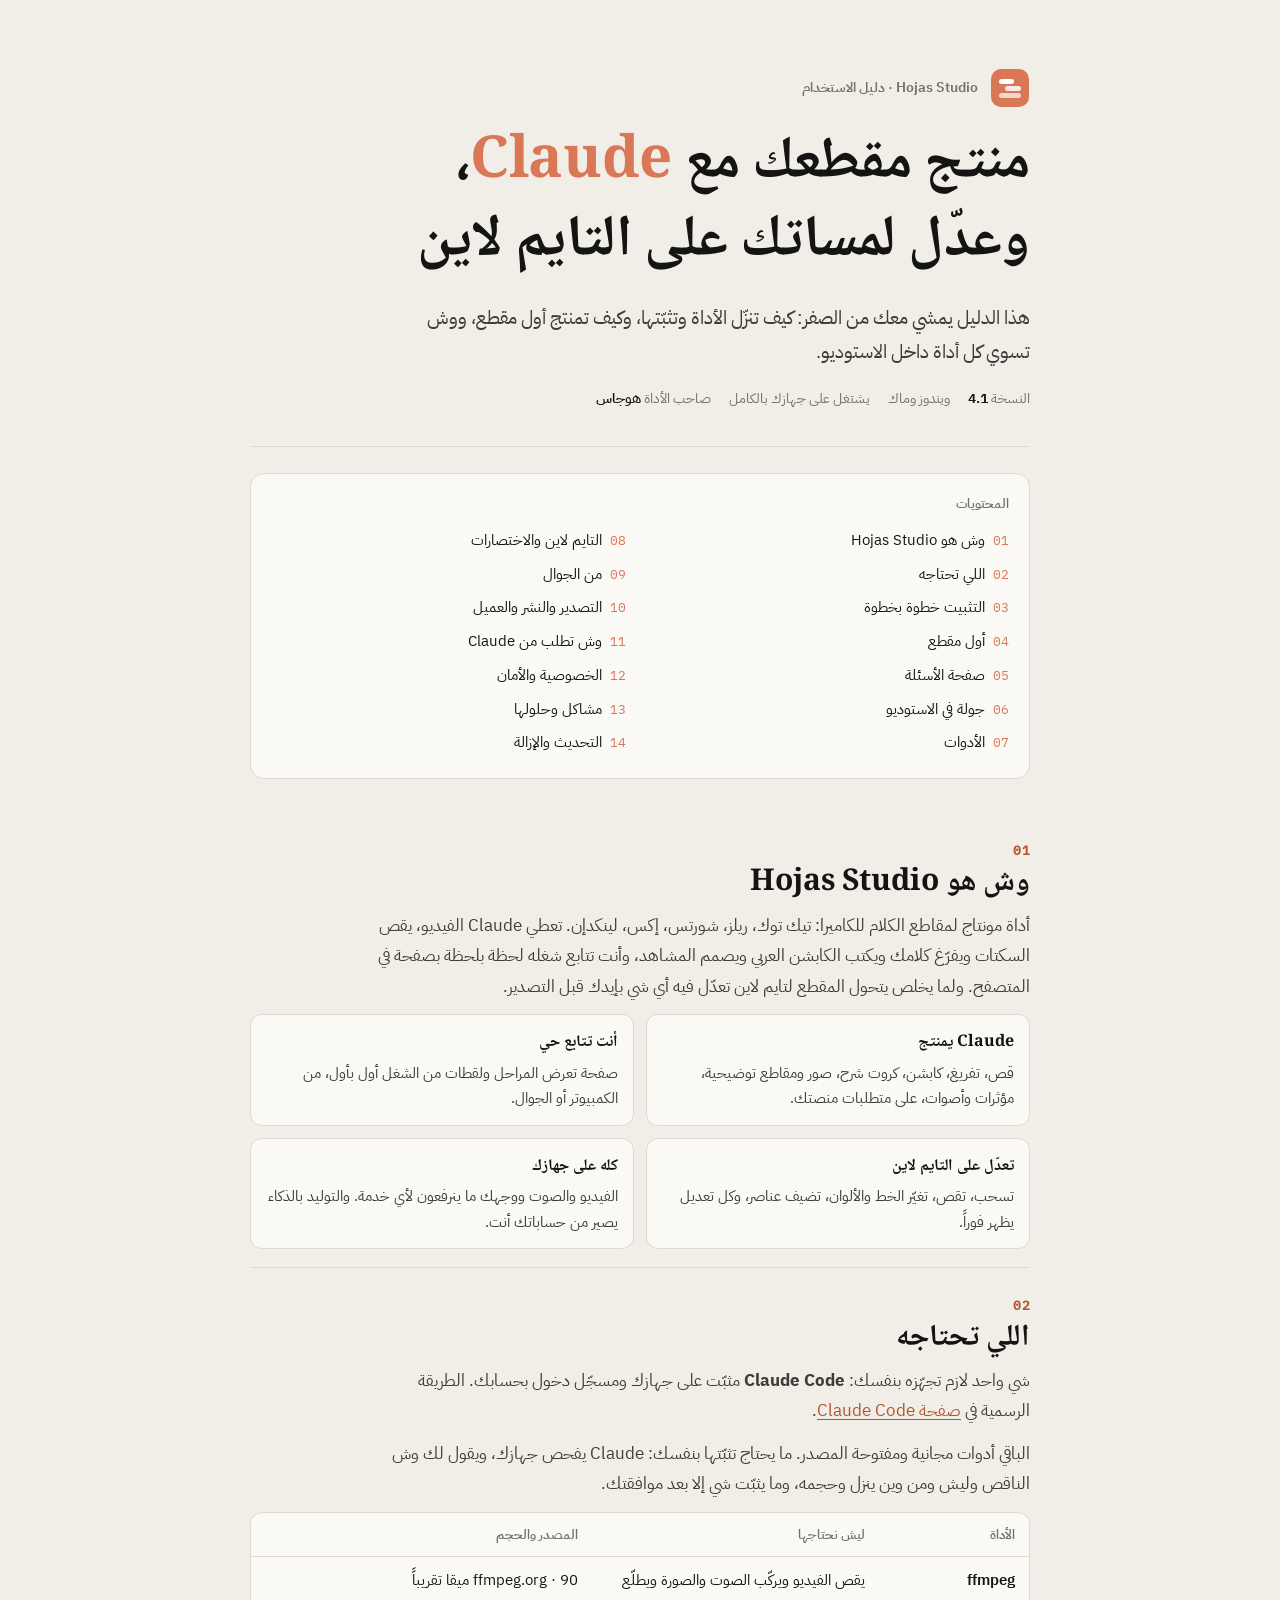
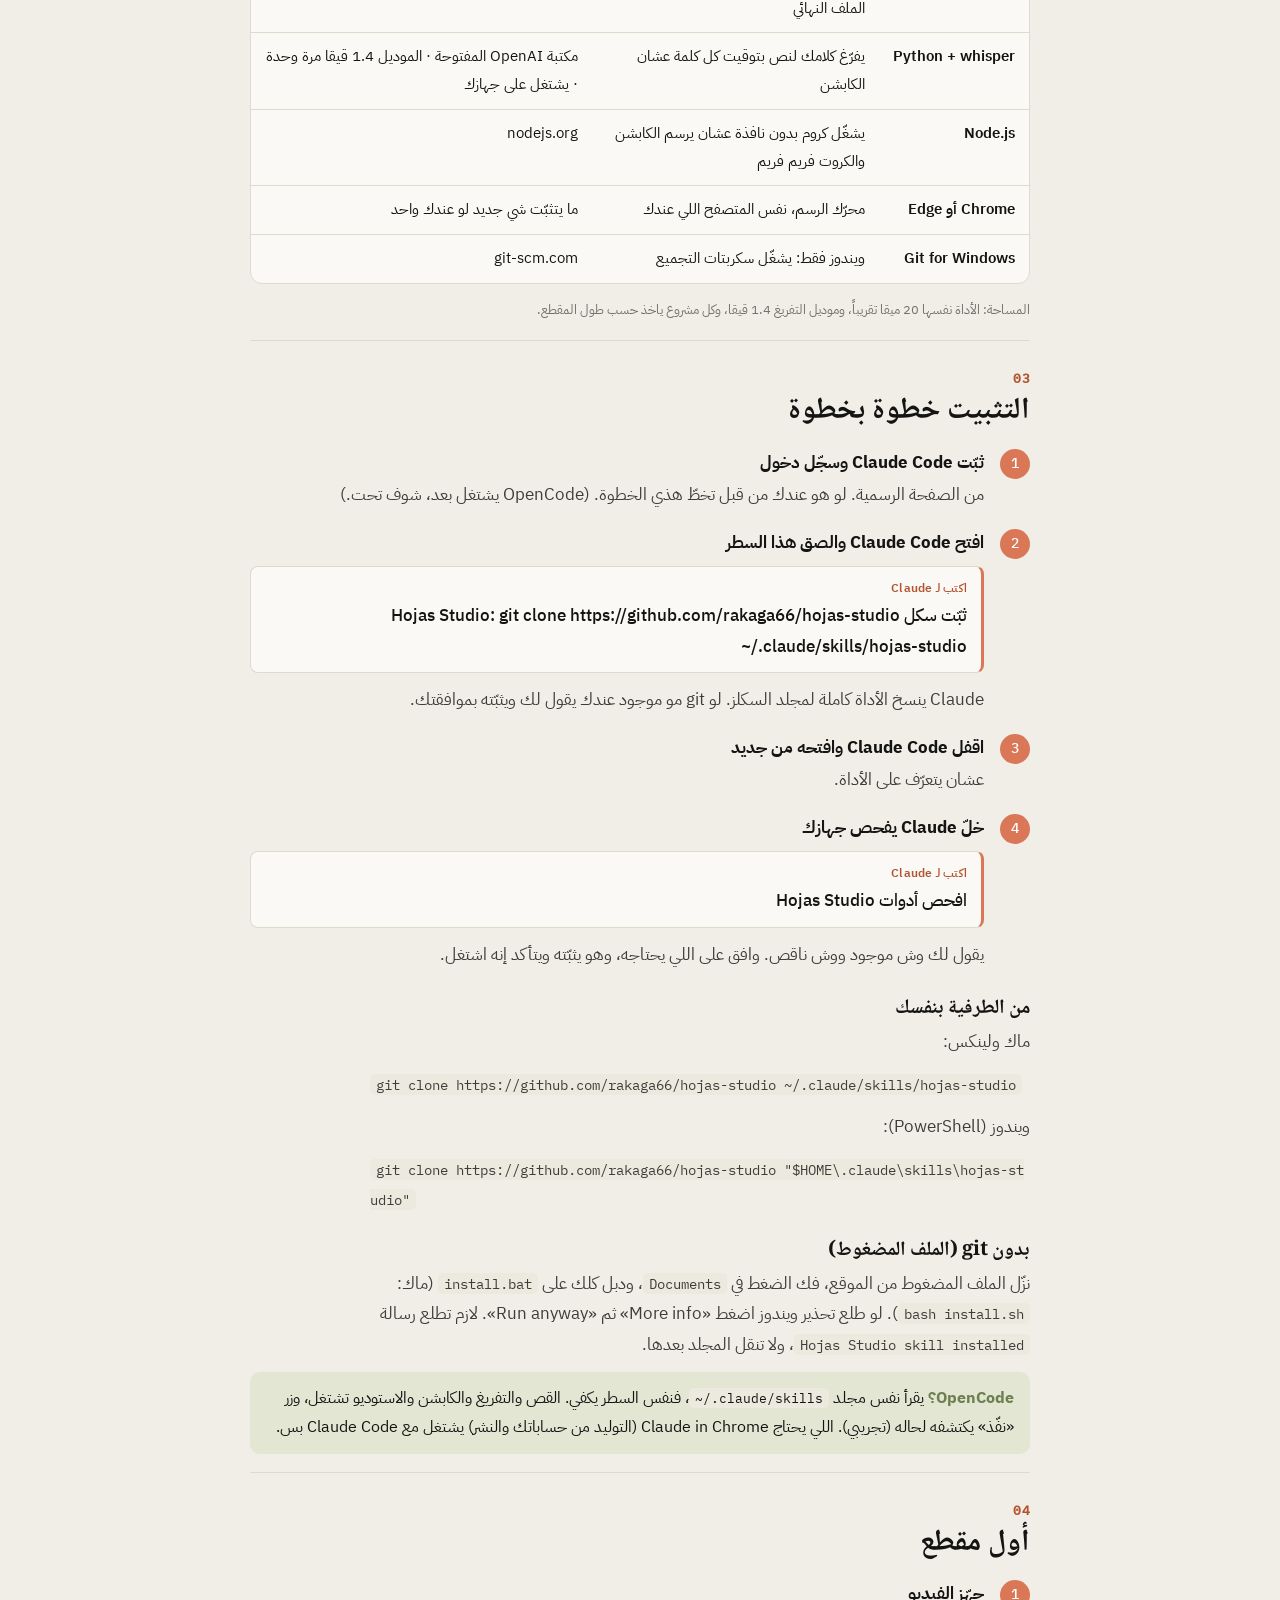
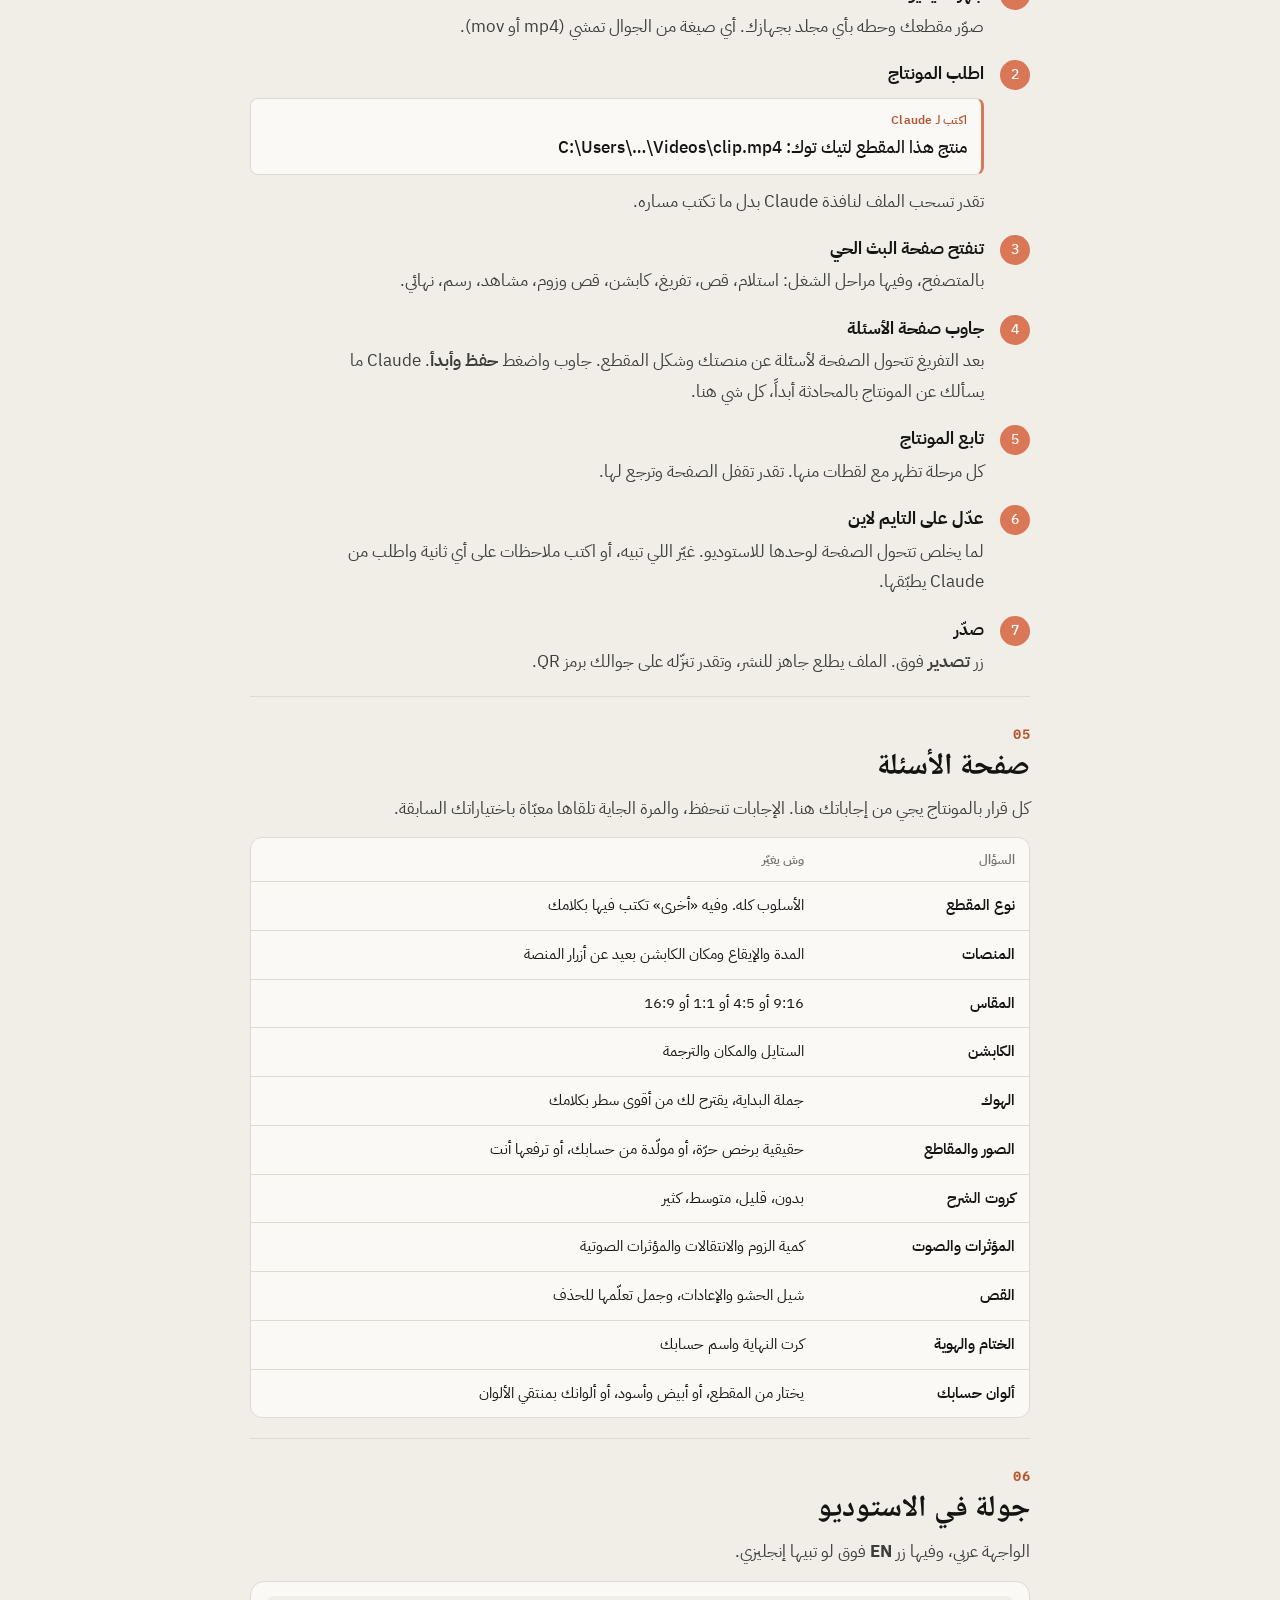
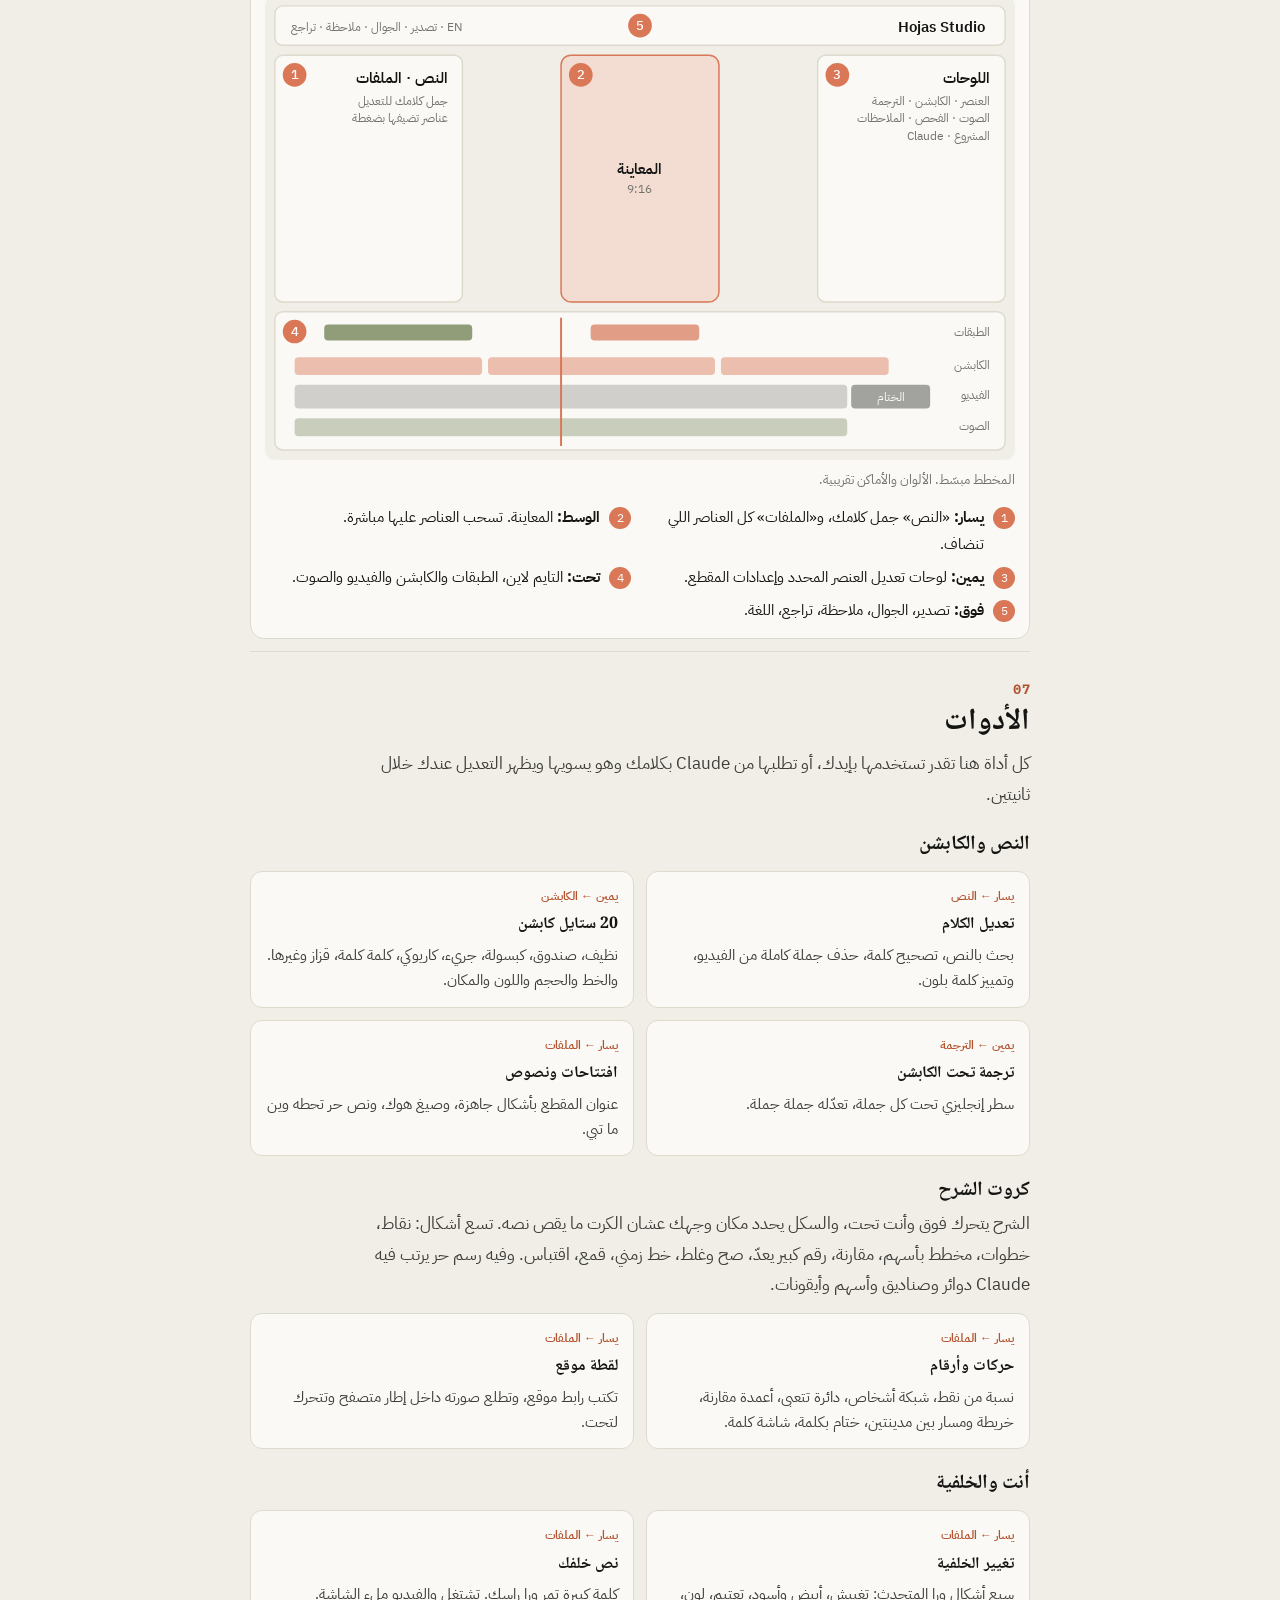
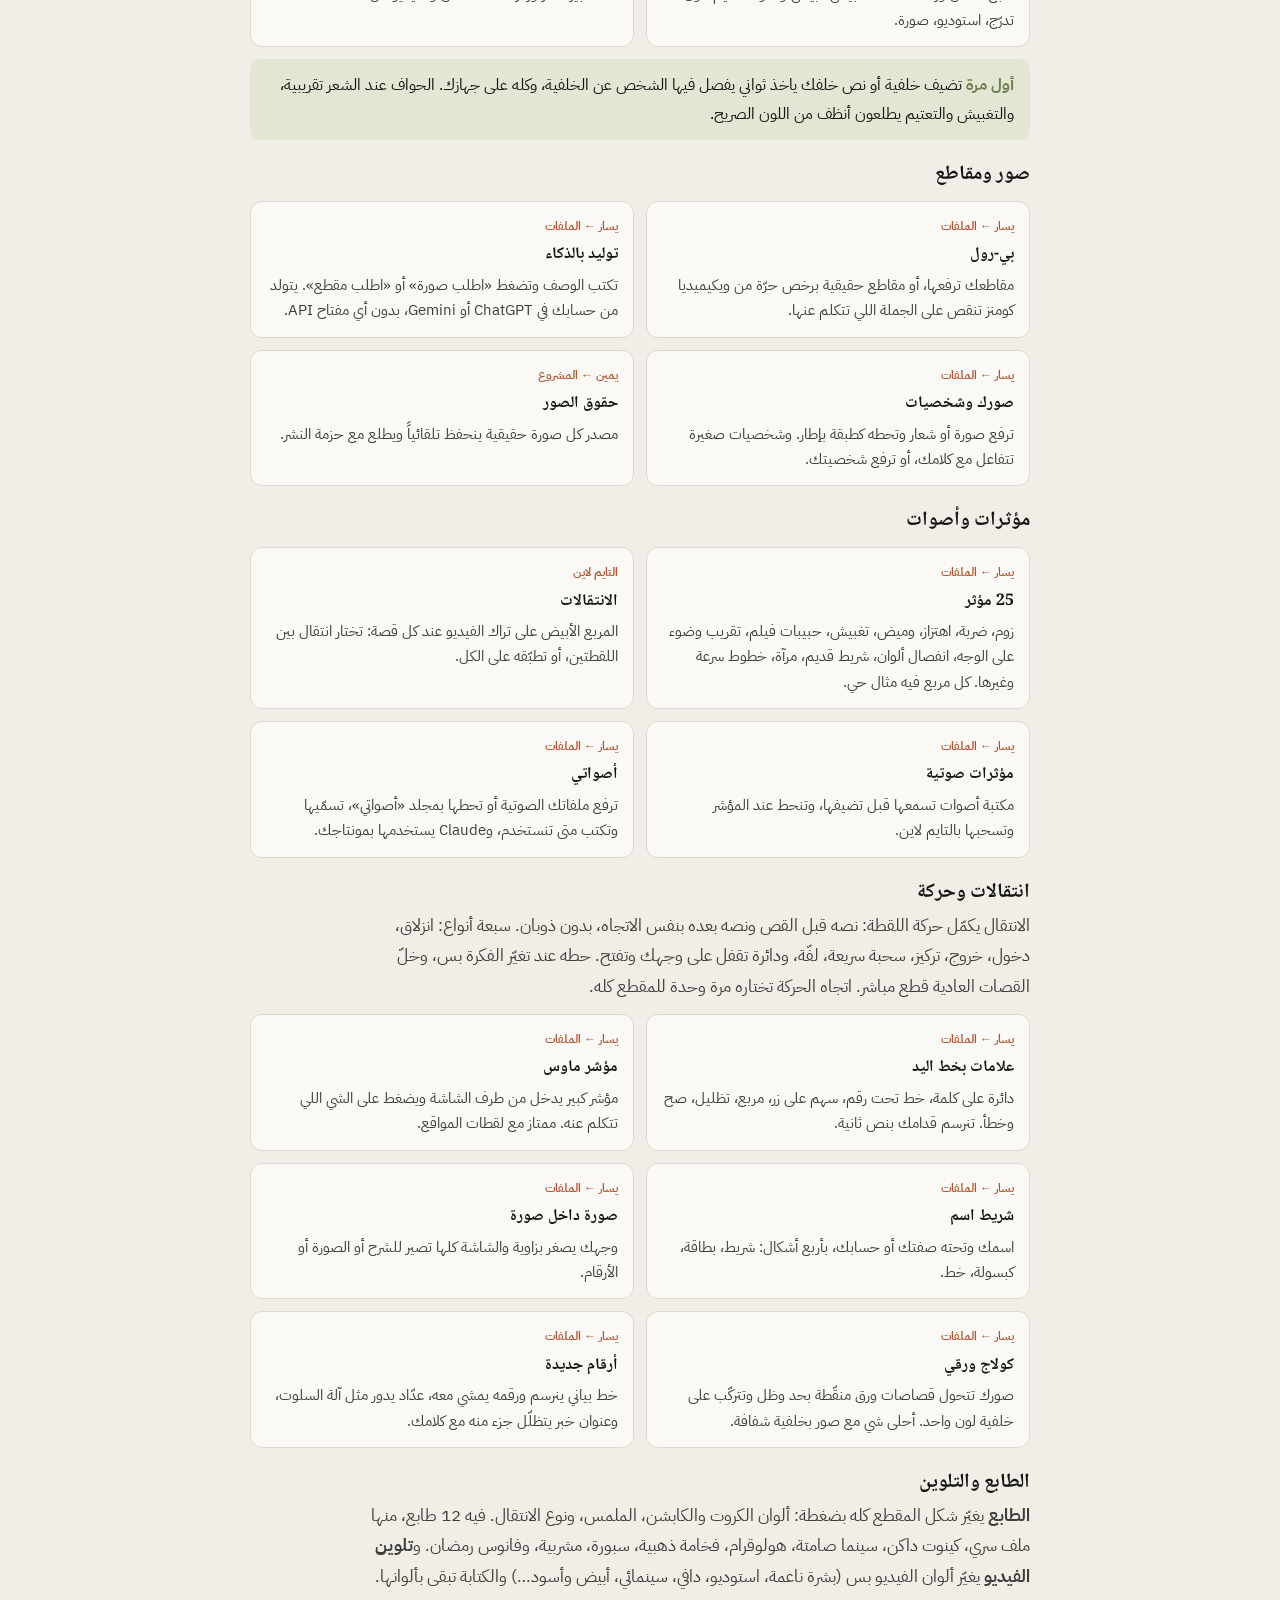
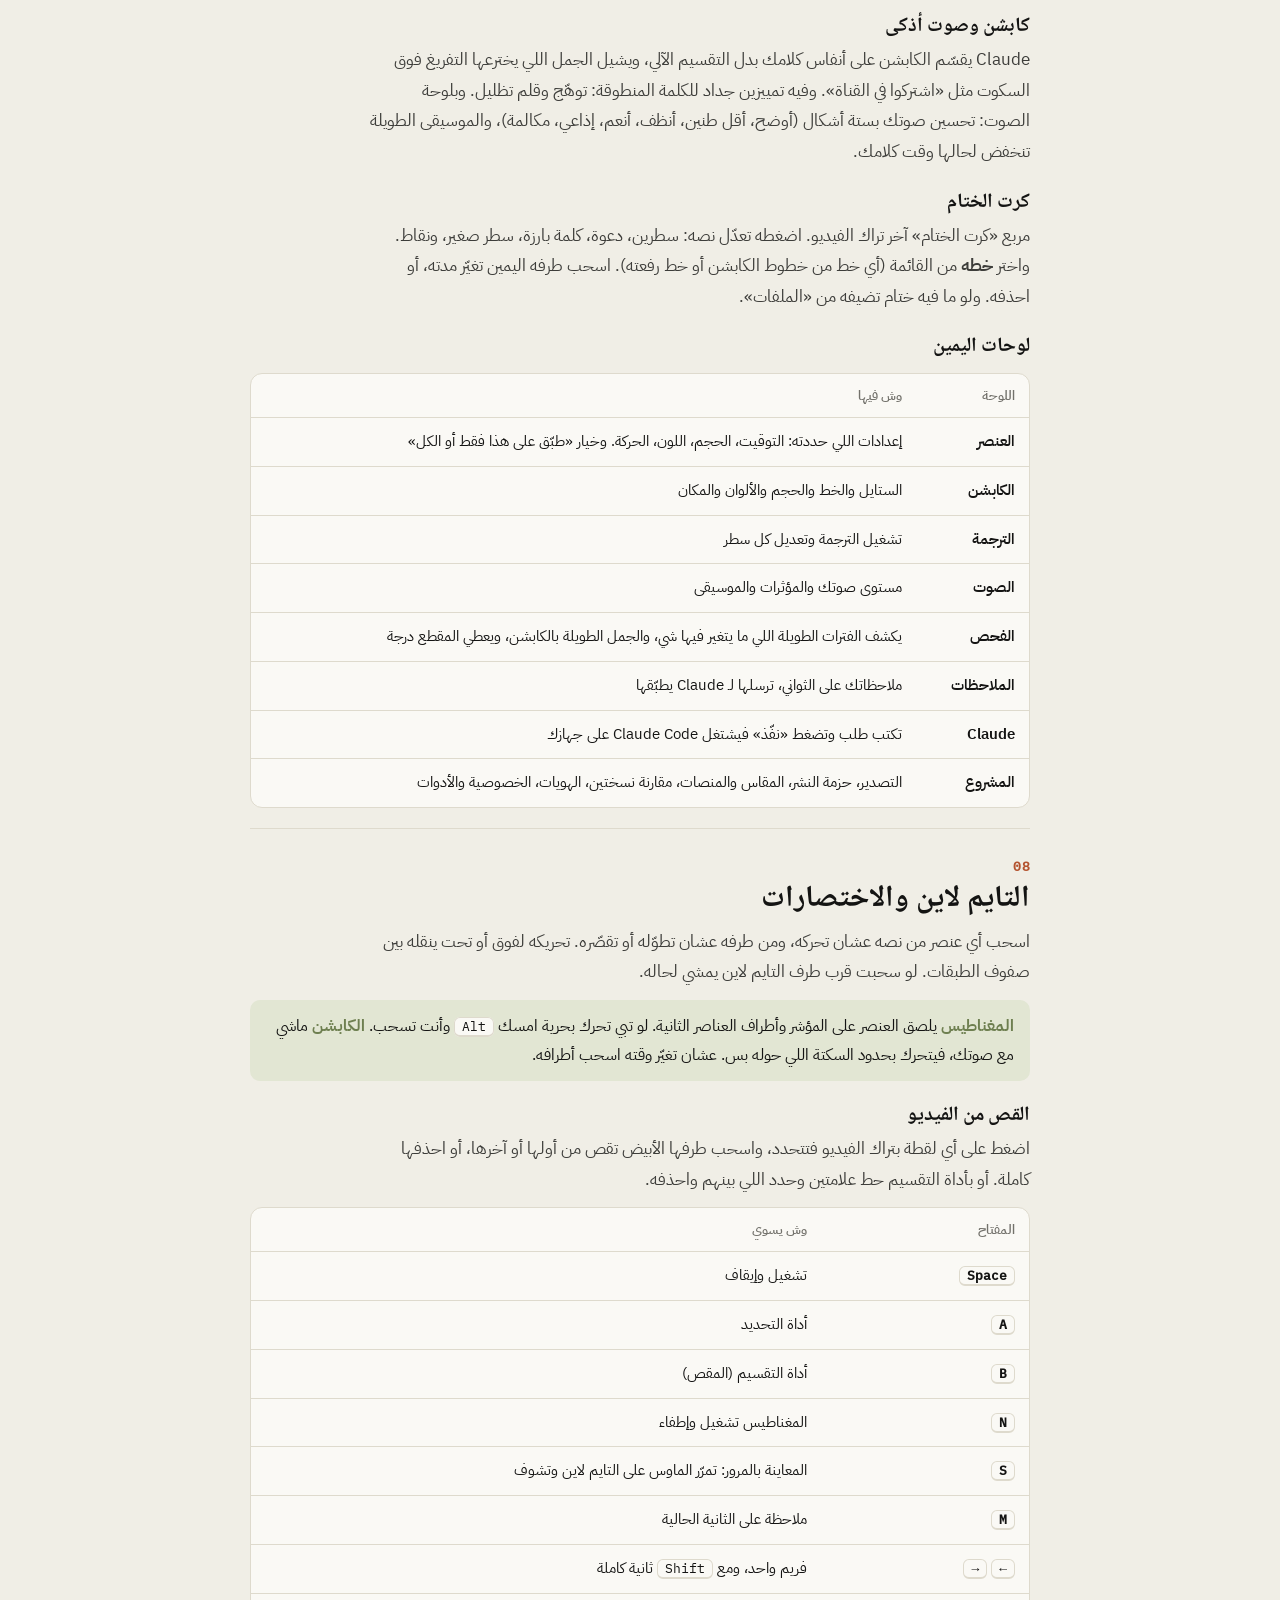
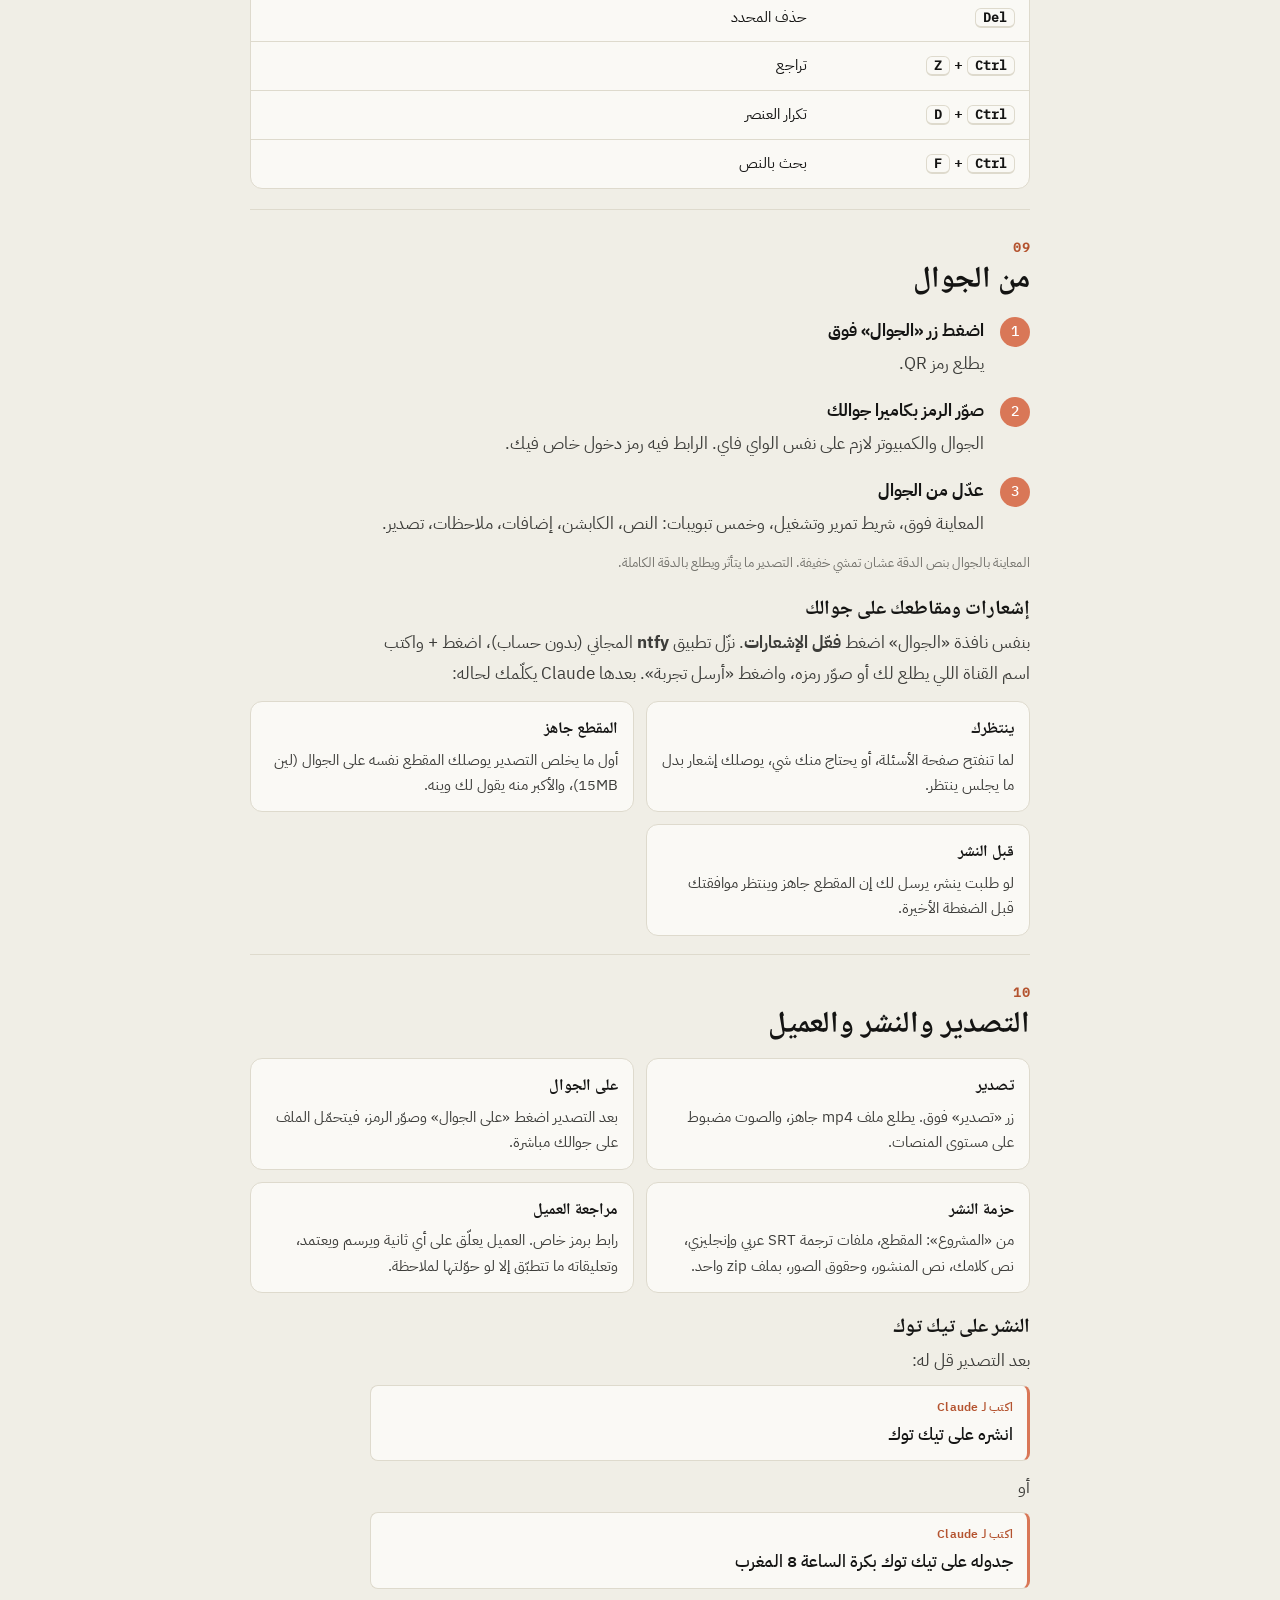
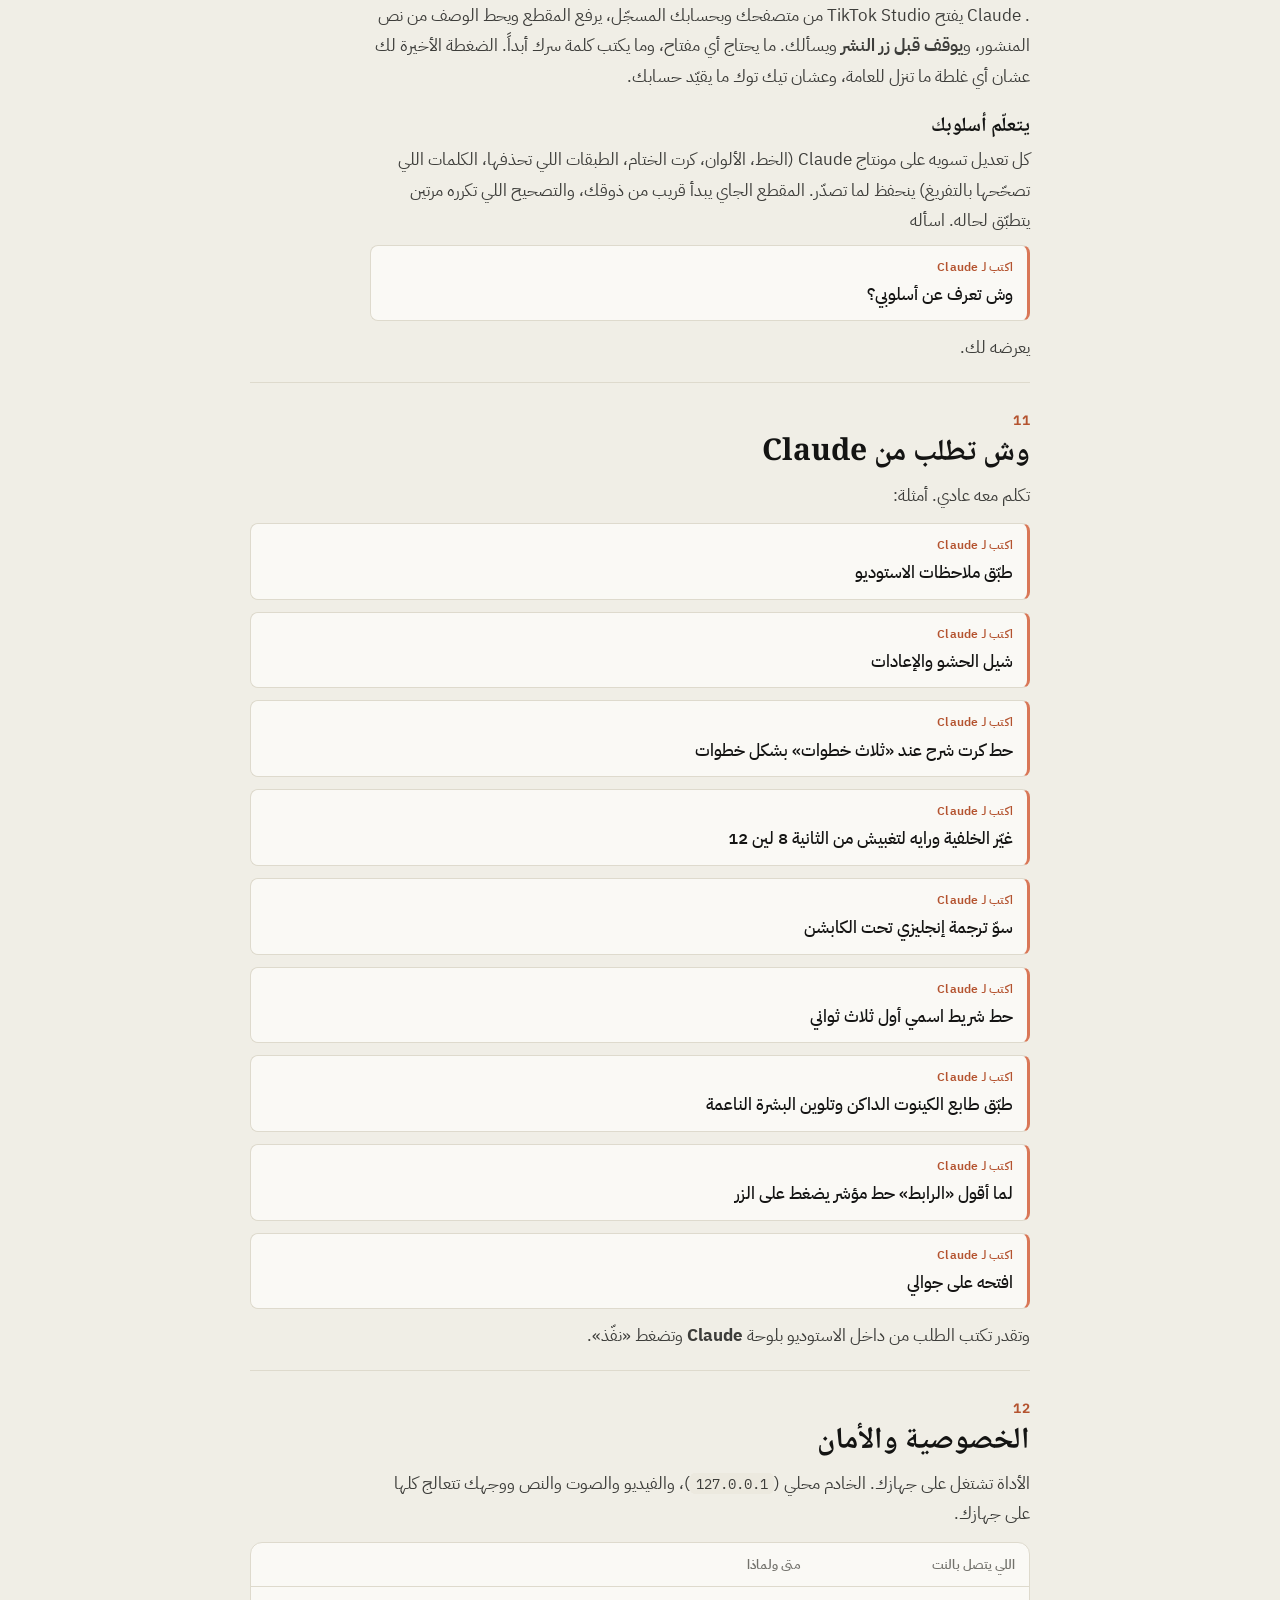
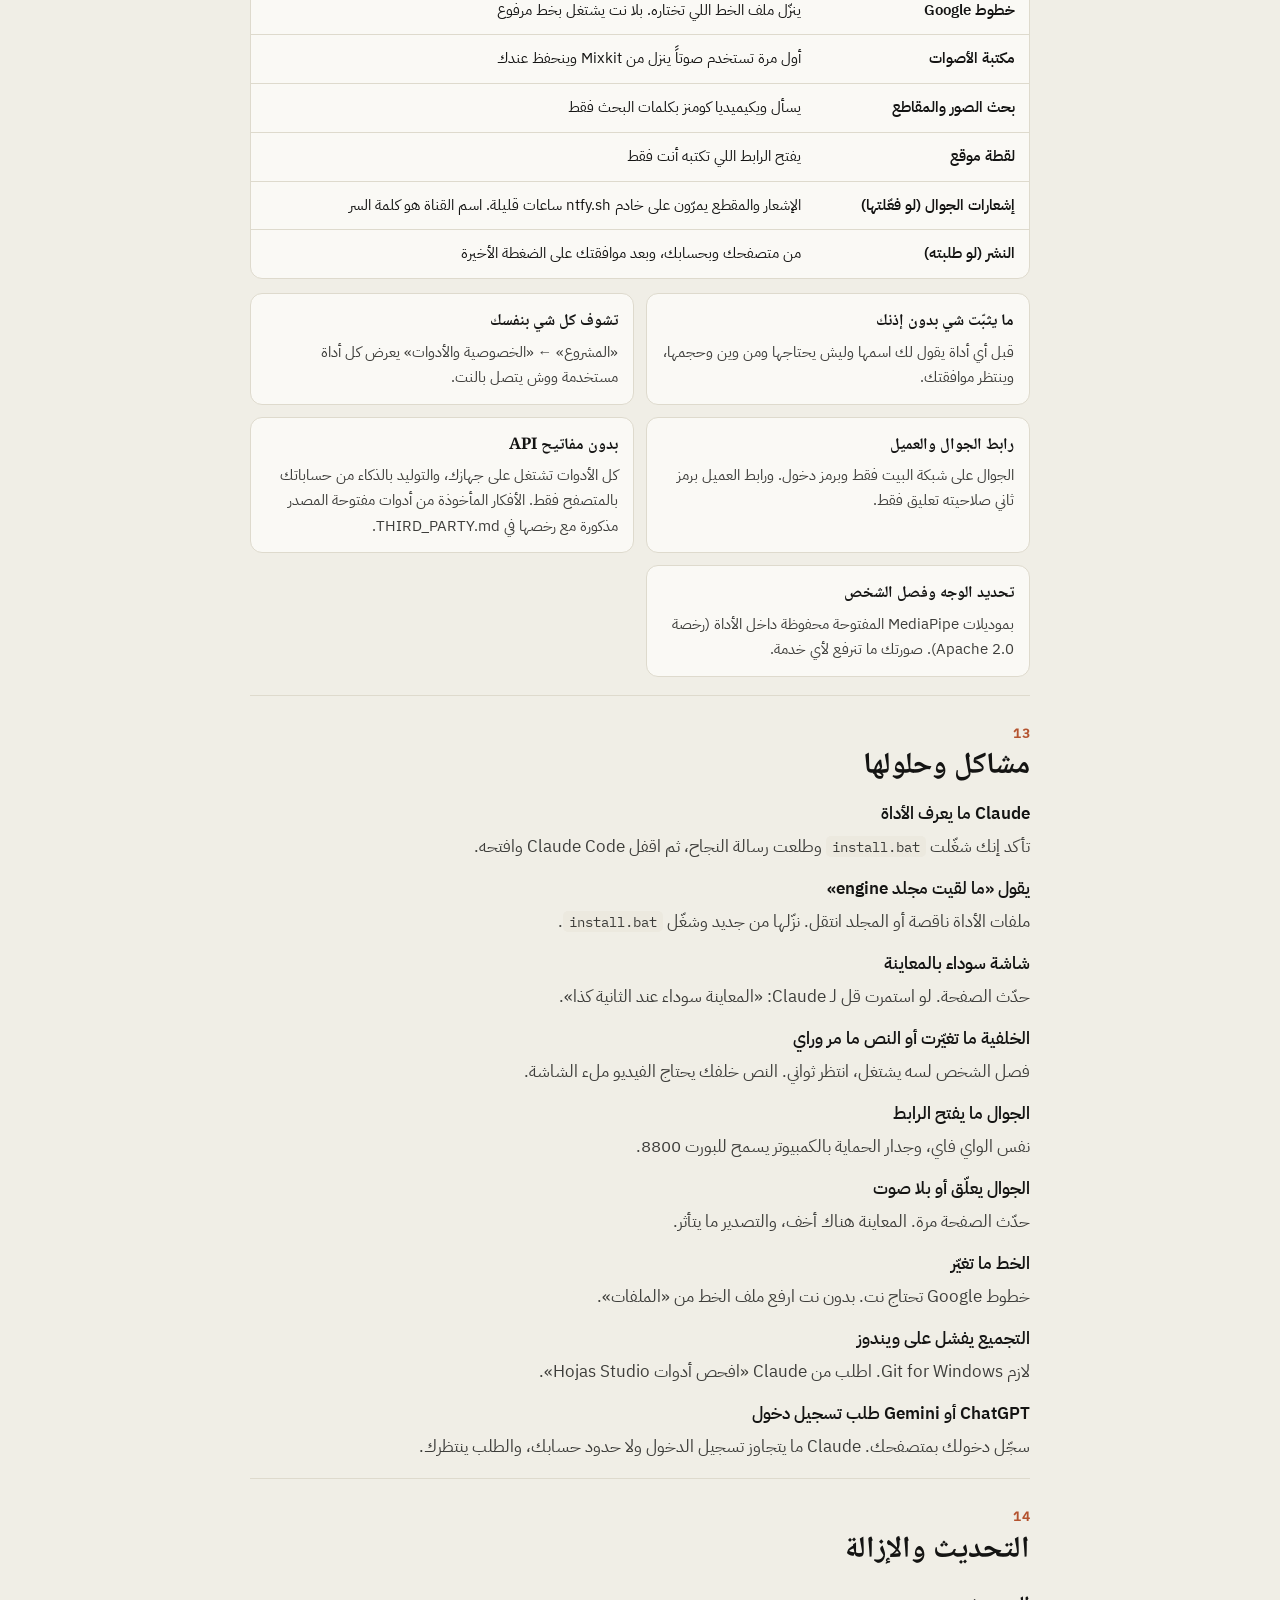
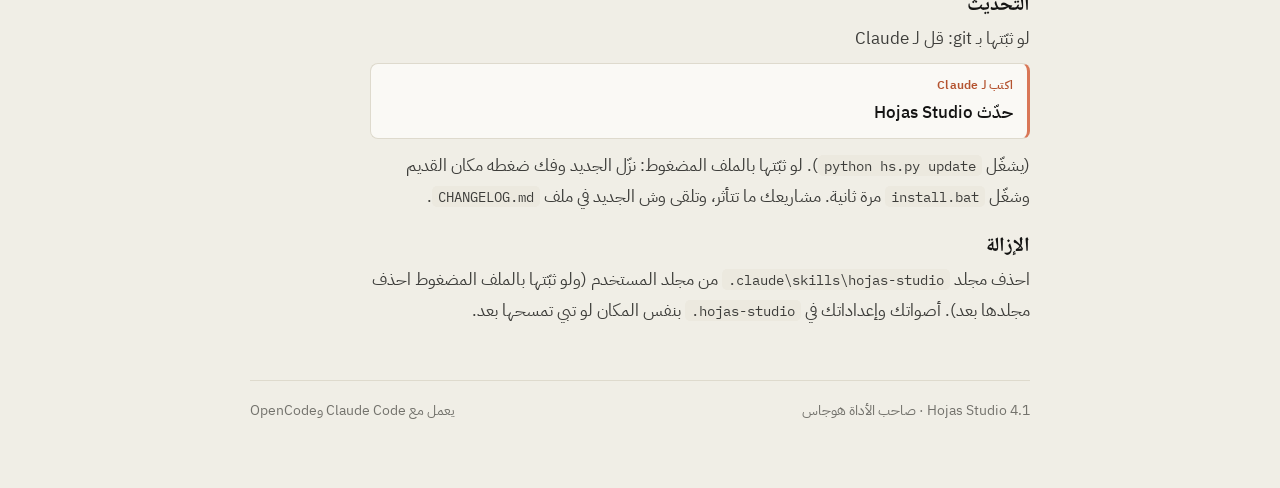
==== commit 2685bee5: "Hojas Studio 4.1: phone notifications, learns your style, TikTok posting, end card font, one-line in" ====
--- a/GUIDE.html
+++ b/GUIDE.html
@@ -123,7 +123,7 @@
   <div class="brand"><svg class="mark" viewBox="0 0 40 40" aria-hidden="true"><rect x="1" y="1" width="38" height="38" rx="10" fill="var(--clay)"/><rect x="9" y="11" width="15" height="5" rx="2.5" fill="#FFF"/><rect x="15" y="18" width="16" height="5" rx="2.5" fill="#FFF" opacity=".85"/><rect x="9" y="25" width="22" height="5" rx="2.5" fill="#FFF" opacity=".7"/></svg>Hojas Studio · دليل الاستخدام</div>
   <h1>منتج مقطعك مع <span>Claude</span>، وعدّل لمساتك على التايم لاين</h1>
   <p class="lead">هذا الدليل يمشي معك من الصفر: كيف تنزّل الأداة وتثبّتها، وكيف تمنتج أول مقطع، ووش تسوي كل أداة داخل الاستوديو.</p>
-  <div class="meta"><span>النسخة <b>4.0</b></span><span>ويندوز وماك</span><span>يشتغل على جهازك بالكامل</span><span>صاحب الأداة <b>هوجاس</b></span></div>
+  <div class="meta"><span>النسخة <b>4.1</b></span><span>ويندوز وماك</span><span>يشتغل على جهازك بالكامل</span><span>صاحب الأداة <b>هوجاس</b></span></div>
 </header>
 
 <nav class="toc" aria-label="المحتويات">
@@ -180,14 +180,17 @@
   <div class="kicker">03</div>
   <h2>التثبيت خطوة بخطوة</h2>
   <ol class="steps">
-    <li><div><b>ثبّت Claude Code وسجّل دخول</b><p>من الصفحة الرسمية. لو هو عندك من قبل تخطّ هذي الخطوة.</p></div></li>
-    <li><div><b>نزّل Hojas Studio من GitHub</b><p>افتح صفحة المستودع، اضغط الزر الأخضر <b>Code</b>، ثم <b>Download ZIP</b>.</p></div></li>
-    <li><div><b>فك الضغط</b><p>اضغط على الملف يمين ← <b>Extract All</b>، وحطه في <code>Documents</code>. اسم المجلد ما يفرق (مثلاً <code>hojas-studio-main</code>).</p></div></li>
-    <li><div><b>شغّل ملف التثبيت</b><p>ويندوز: افتح المجلد ودبل كلك على <code>install.bat</code>. لو طلع تحذير ويندوز اضغط «More info» ثم «Run anyway». ماك: افتح الطرفية داخل المجلد واكتب <code>bash install.sh</code>. لازم تطلع رسالة <code>Hojas Studio skill installed</code>.</p></div></li>
+    <li><div><b>ثبّت Claude Code وسجّل دخول</b><p>من الصفحة الرسمية. لو هو عندك من قبل تخطّ هذي الخطوة. (OpenCode يشتغل بعد، شوف تحت.)</p></div></li>
+    <li><div><b>افتح Claude Code والصق هذا السطر</b><span class="say">ثبّت سكل Hojas Studio: git clone https://github.com/rakaga66/hojas-studio ~/.claude/skills/hojas-studio</span><p>Claude ينسخ الأداة كاملة لمجلد السكلز. لو git مو موجود عندك يقول لك ويثبّته بموافقتك.</p></div></li>
     <li><div><b>اقفل Claude Code وافتحه من جديد</b><p>عشان يتعرّف على الأداة.</p></div></li>
     <li><div><b>خلّ Claude يفحص جهازك</b><span class="say">افحص أدوات Hojas Studio</span><p>يقول لك وش موجود ووش ناقص. وافق على اللي يحتاجه، وهو يثبّته ويتأكد إنه اشتغل.</p></div></li>
   </ol>
-  <div class="note"><b>ملف التثبيت وش يسوي بالضبط؟</b> ينسخ ملف تعليمات واحد (<code>SKILL.md</code>) لمجلد Claude Code، ويكتب فيه مكان ملفات الأداة على جهازك. ما ينزّل شي من النت ولا يغيّر إعدادات جهازك. باقي الملفات تبقى بالمجلد اللي فكّيته، فلا تنقله بعد التثبيت (ولو نقلته شغّل <code>install.bat</code> مرة ثانية).</div>
+  <h3>من الطرفية بنفسك</h3>
+  <p>ماك ولينكس:</p><p dir="ltr" style="text-align:left"><code style="white-space:normal;word-break:break-all">git clone https://github.com/rakaga66/hojas-studio ~/.claude/skills/hojas-studio</code></p>
+  <p>ويندوز (PowerShell):</p><p dir="ltr" style="text-align:left"><code style="white-space:normal;word-break:break-all">git clone https://github.com/rakaga66/hojas-studio "$HOME\.claude\skills\hojas-studio"</code></p>
+  <h3>بدون git (الملف المضغوط)</h3>
+  <p>نزّل الملف المضغوط من الموقع، فك الضغط في <code>Documents</code>، ودبل كلك على <code>install.bat</code> (ماك: <code>bash install.sh</code>). لو طلع تحذير ويندوز اضغط «More info» ثم «Run anyway». لازم تطلع رسالة <code>Hojas Studio skill installed</code>، ولا تنقل المجلد بعدها.</p>
+  <div class="note"><b>OpenCode؟</b> يقرأ نفس مجلد <code>~/.claude/skills</code>، فنفس السطر يكفي. القص والتفريغ والكابشن والاستوديو تشتغل، وزر «نفّذ» يكتشفه لحاله (تجريبي). اللي يحتاج Claude in Chrome (التوليد من حساباتك والنشر) يشتغل مع Claude Code بس.</div>
 </section>
 
 <section id="first">
@@ -334,7 +337,7 @@
   <p>Claude يقسّم الكابشن على أنفاس كلامك بدل التقسيم الآلي، ويشيل الجمل اللي يخترعها التفريغ فوق السكوت مثل «اشتركوا في القناة». وفيه تمييزين جداد للكلمة المنطوقة: توهّج وقلم تظليل. وبلوحة الصوت: تحسين صوتك بستة أشكال (أوضح، أقل طنين، أنظف، أنعم، إذاعي، مكالمة)، والموسيقى الطويلة تنخفض لحالها وقت كلامك.</p>
 
   <h3>كرت الختام</h3>
-  <p>مربع «كرت الختام» آخر تراك الفيديو. اضغطه تعدّل نصه: سطرين، دعوة، كلمة بارزة، سطر صغير، ونقاط. اسحب طرفه اليمين تغيّر مدته، أو احذفه. ولو ما فيه ختام تضيفه من «الملفات».</p>
+  <p>مربع «كرت الختام» آخر تراك الفيديو. اضغطه تعدّل نصه: سطرين، دعوة، كلمة بارزة، سطر صغير، ونقاط. واختر <b>خطه</b> من القائمة (أي خط من خطوط الكابشن أو خط رفعته). اسحب طرفه اليمين تغيّر مدته، أو احذفه. ولو ما فيه ختام تضيفه من «الملفات».</p>
 
   <h3>لوحات اليمين</h3>
   <div class="tw"><table>
@@ -386,6 +389,13 @@
     <li><div><b>عدّل من الجوال</b><p>المعاينة فوق، شريط تمرير وتشغيل، وخمس تبويبات: النص، الكابشن، إضافات، ملاحظات، تصدير.</p></div></li>
   </ol>
   <p class="tiny">المعاينة بالجوال بنص الدقة عشان تمشي خفيفة. التصدير ما يتأثر ويطلع بالدقة الكاملة.</p>
+  <h3>إشعارات ومقاطعك على جوالك</h3>
+  <p>بنفس نافذة «الجوال» اضغط <b>فعّل الإشعارات</b>. نزّل تطبيق <b>ntfy</b> المجاني (بدون حساب)، اضغط + واكتب اسم القناة اللي يطلع لك أو صوّر رمزه، واضغط «أرسل تجربة». بعدها Claude يكلّمك لحاله:</p>
+  <div class="grid">
+    <div class="tool"><h5>ينتظرك</h5><p>لما تنفتح صفحة الأسئلة، أو يحتاج منك شي، يوصلك إشعار بدل ما يجلس ينتظر.</p></div>
+    <div class="tool"><h5>المقطع جاهز</h5><p>أول ما يخلص التصدير يوصلك المقطع نفسه على الجوال (لين 15MB)، والأكبر منه يقول لك وينه.</p></div>
+    <div class="tool"><h5>قبل النشر</h5><p>لو طلبت ينشر، يرسل لك إن المقطع جاهز وينتظر موافقتك قبل الضغطة الأخيرة.</p></div>
+  </div>
 </section>
 
 <section id="export">
@@ -397,6 +407,10 @@
     <div class="tool"><h5>حزمة النشر</h5><p>من «المشروع»: المقطع، ملفات ترجمة SRT عربي وإنجليزي، نص كلامك، نص المنشور، وحقوق الصور، بملف zip واحد.</p></div>
     <div class="tool"><h5>مراجعة العميل</h5><p>رابط برمز خاص. العميل يعلّق على أي ثانية ويرسم ويعتمد، وتعليقاته ما تتطبّق إلا لو حوّلتها لملاحظة.</p></div>
   </div>
+  <h3>النشر على تيك توك</h3>
+  <p>بعد التصدير قل له: <span class="say">انشره على تيك توك</span> أو <span class="say">جدوله على تيك توك بكرة الساعة 8 المغرب</span>. Claude يفتح TikTok Studio من متصفحك وبحسابك المسجّل، يرفع المقطع ويحط الوصف من نص المنشور، و<b>يوقف قبل زر النشر</b> ويسألك. ما يحتاج أي مفتاح، وما يكتب كلمة سرك أبداً. الضغطة الأخيرة لك عشان أي غلطة ما تنزل للعامة، وعشان تيك توك ما يقيّد حسابك.</p>
+  <h3>يتعلّم أسلوبك</h3>
+  <p>كل تعديل تسويه على مونتاج Claude (الخط، الألوان، كرت الختام، الطبقات اللي تحذفها، الكلمات اللي تصحّحها بالتفريغ) ينحفظ لما تصدّر. المقطع الجاي يبدأ قريب من ذوقك، والتصحيح اللي تكرره مرتين يتطبّق لحاله. اسأله <span class="say">وش تعرف عن أسلوبي؟</span> يعرضه لك.</p>
 </section>
 
 <section id="ask">
@@ -426,6 +440,8 @@
       <tr><td>مكتبة الأصوات</td><td>أول مرة تستخدم صوتاً ينزل من Mixkit وينحفظ عندك</td></tr>
       <tr><td>بحث الصور والمقاطع</td><td>يسأل ويكيميديا كومنز بكلمات البحث فقط</td></tr>
       <tr><td>لقطة موقع</td><td>يفتح الرابط اللي تكتبه أنت فقط</td></tr>
+      <tr><td>إشعارات الجوال (لو فعّلتها)</td><td>الإشعار والمقطع يمرّون على خادم ntfy.sh ساعات قليلة. اسم القناة هو كلمة السر</td></tr>
+      <tr><td>النشر (لو طلبته)</td><td>من متصفحك وبحسابك، وبعد موافقتك على الضغطة الأخيرة</td></tr>
     </tbody>
   </table></div>
   <div class="grid">
@@ -457,12 +473,12 @@
   <div class="kicker">14</div>
   <h2>التحديث والإزالة</h2>
   <h3>التحديث</h3>
-  <p>نزّل النسخة الجديدة من GitHub وفك ضغطها مكان القديمة، ثم شغّل <code>install.bat</code> مرة ثانية. مشاريعك ما تتأثر، وتلقى وش الجديد في ملف <code>CHANGELOG.md</code>.</p>
+  <p>لو ثبّتها بـ git: قل لـ Claude <span class="say">حدّث Hojas Studio</span> (يشغّل <code>python hs.py update</code>). لو ثبّتها بالملف المضغوط: نزّل الجديد وفك ضغطه مكان القديم وشغّل <code>install.bat</code> مرة ثانية. مشاريعك ما تتأثر، وتلقى وش الجديد في ملف <code>CHANGELOG.md</code>.</p>
   <h3>الإزالة</h3>
-  <p>احذف مجلد الأداة، واحذف مجلد <code>.claude\skills\hojas-studio</code> من مجلد المستخدم. أصواتك وإعداداتك في <code>.hojas-studio</code> بنفس المكان لو تبي تمسحها بعد.</p>
-</section>
-
-<footer><span>Hojas Studio 4.0 · صاحب الأداة هوجاس</span><span>يعمل مع Claude Code</span></footer>
+  <p>احذف مجلد <code>.claude\skills\hojas-studio</code> من مجلد المستخدم (ولو ثبّتها بالملف المضغوط احذف مجلدها بعد). أصواتك وإعداداتك في <code>.hojas-studio</code> بنفس المكان لو تبي تمسحها بعد.</p>
+</section>
+
+<footer><span>Hojas Studio 4.1 · صاحب الأداة هوجاس</span><span>يعمل مع Claude Code وOpenCode</span></footer>
 </div>
 
 </body>
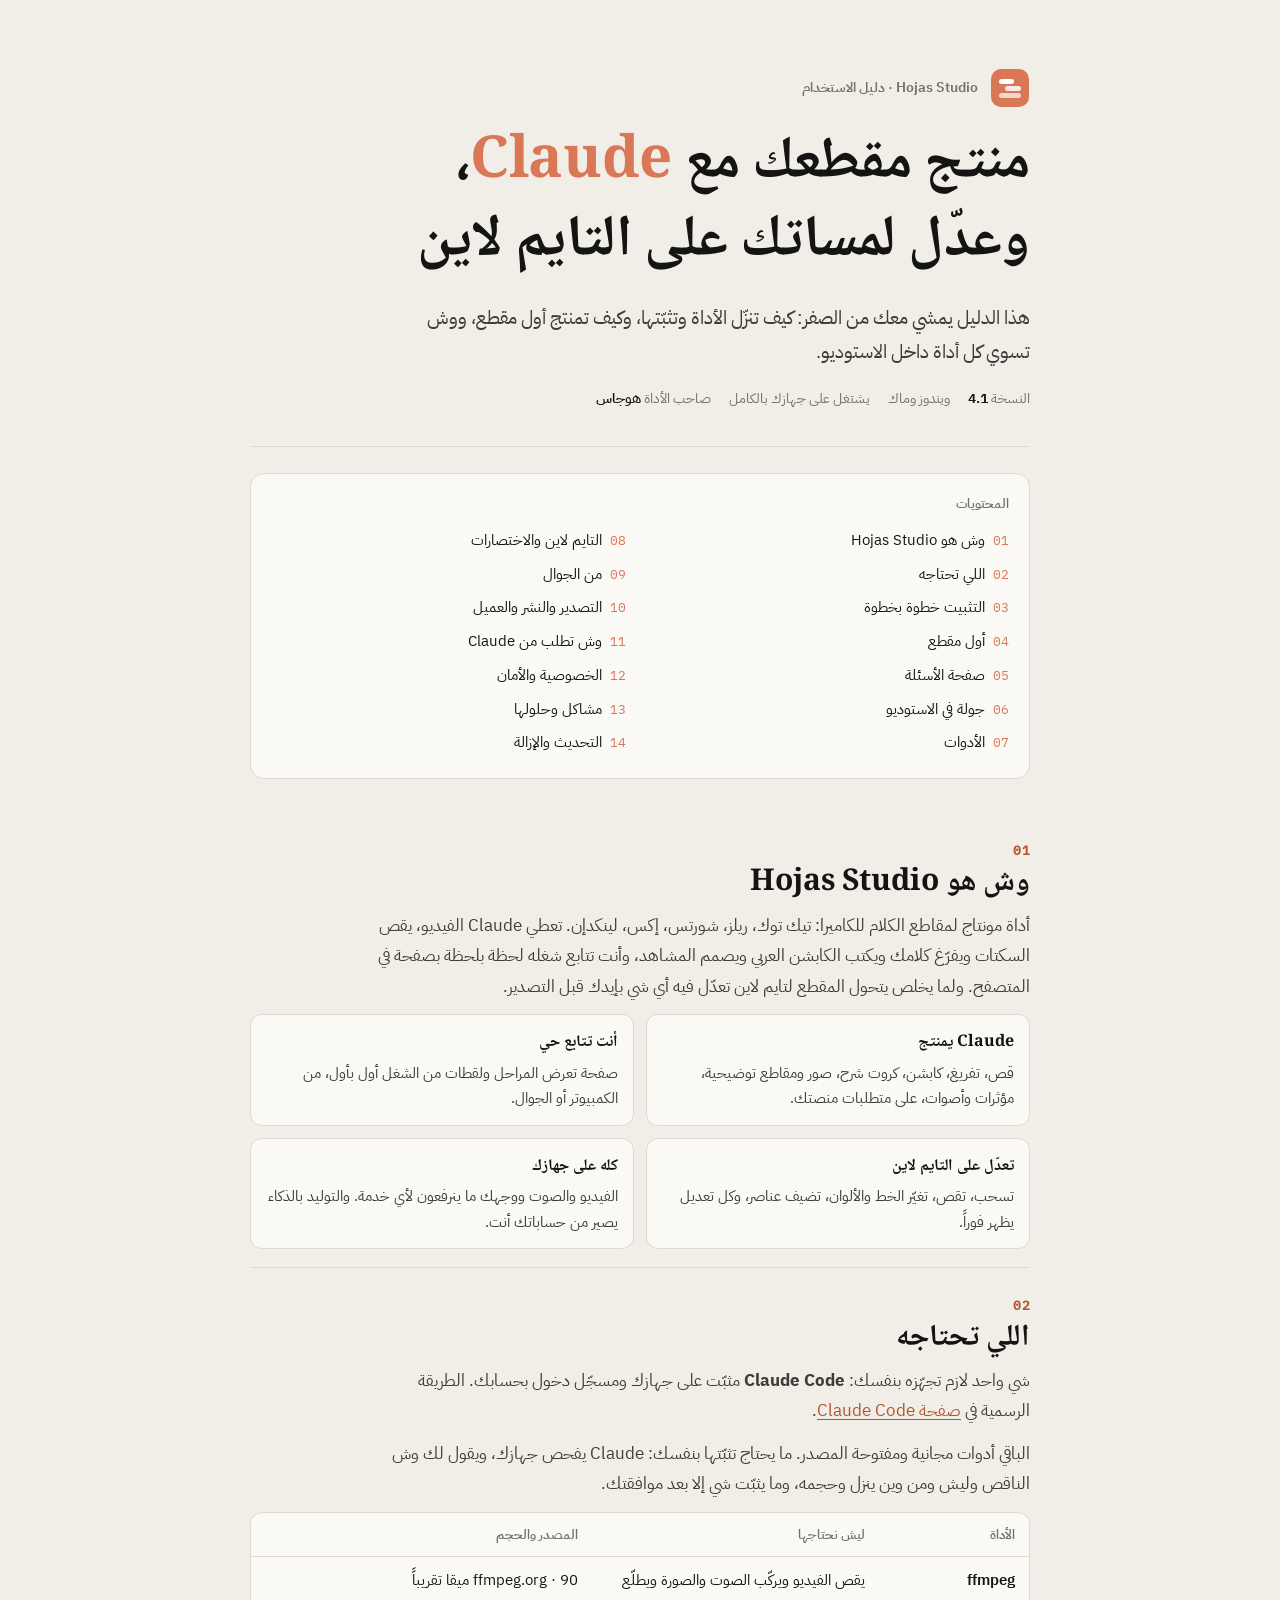
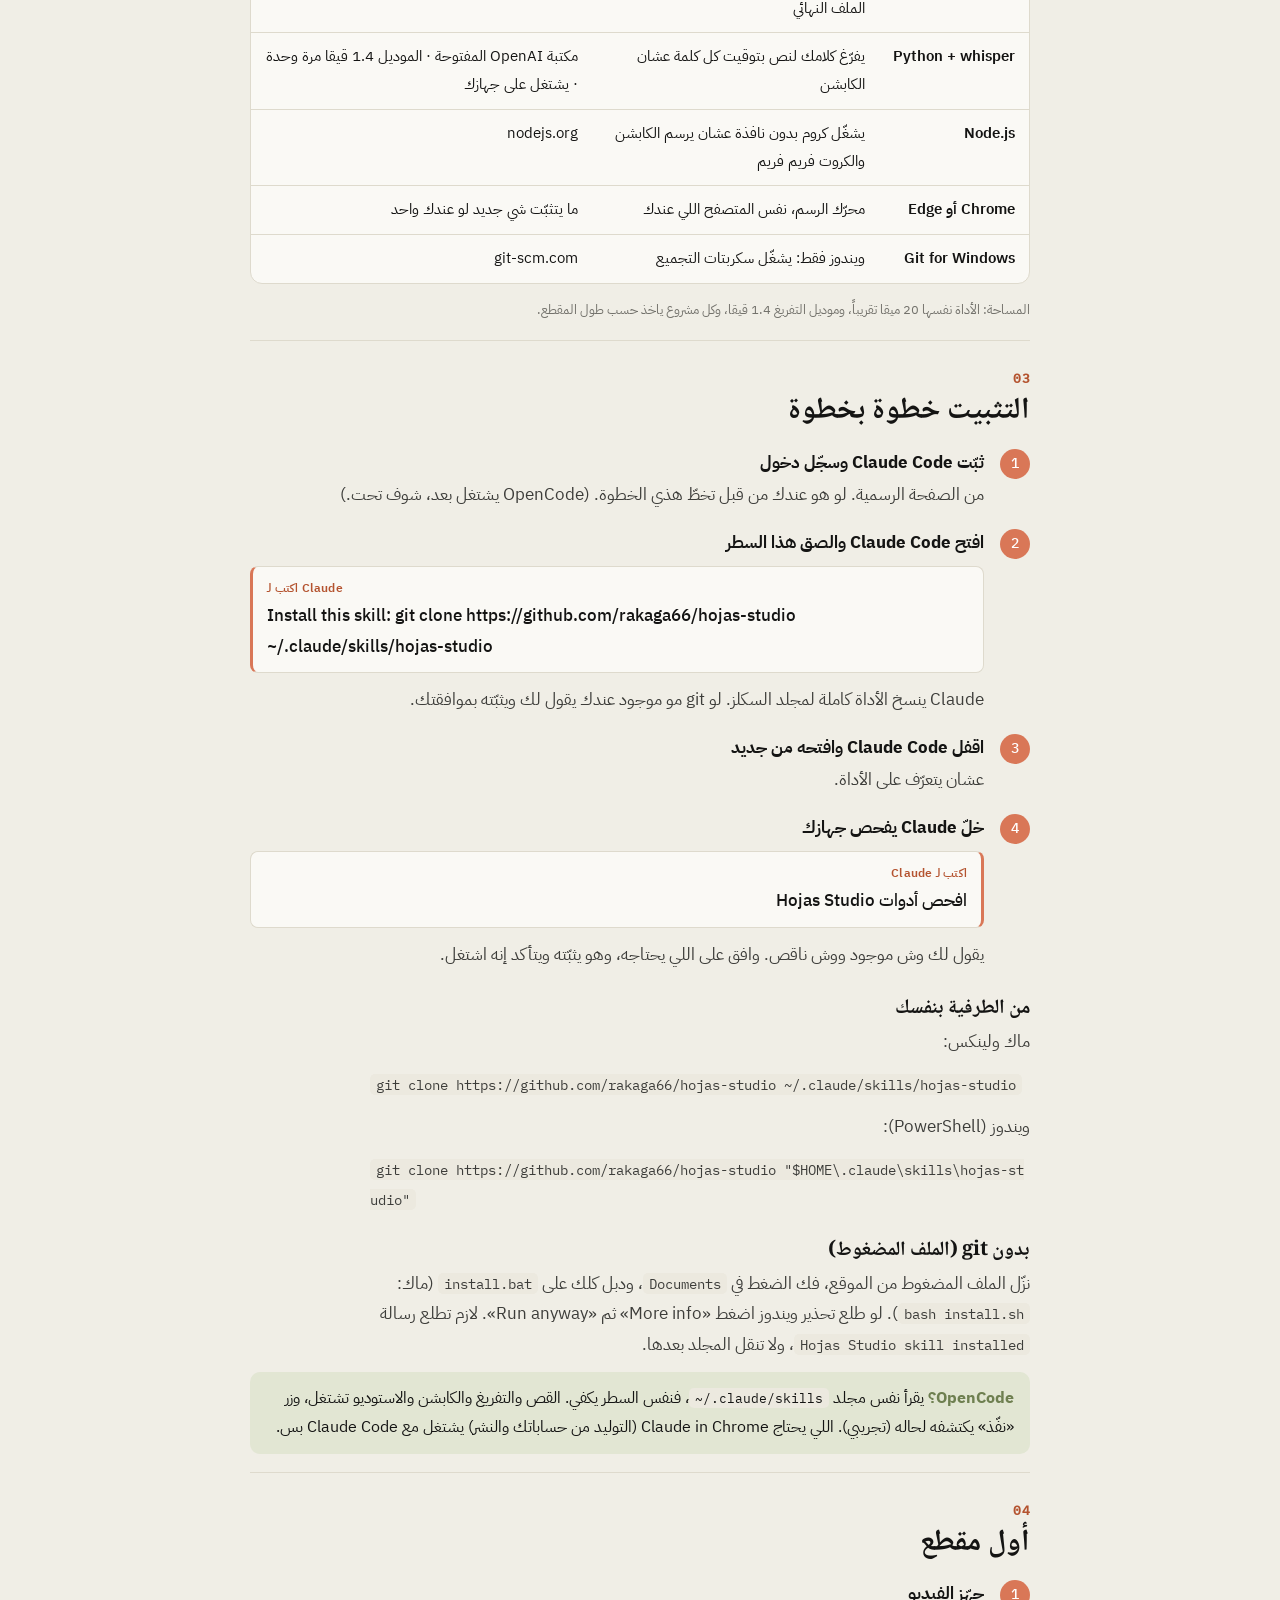
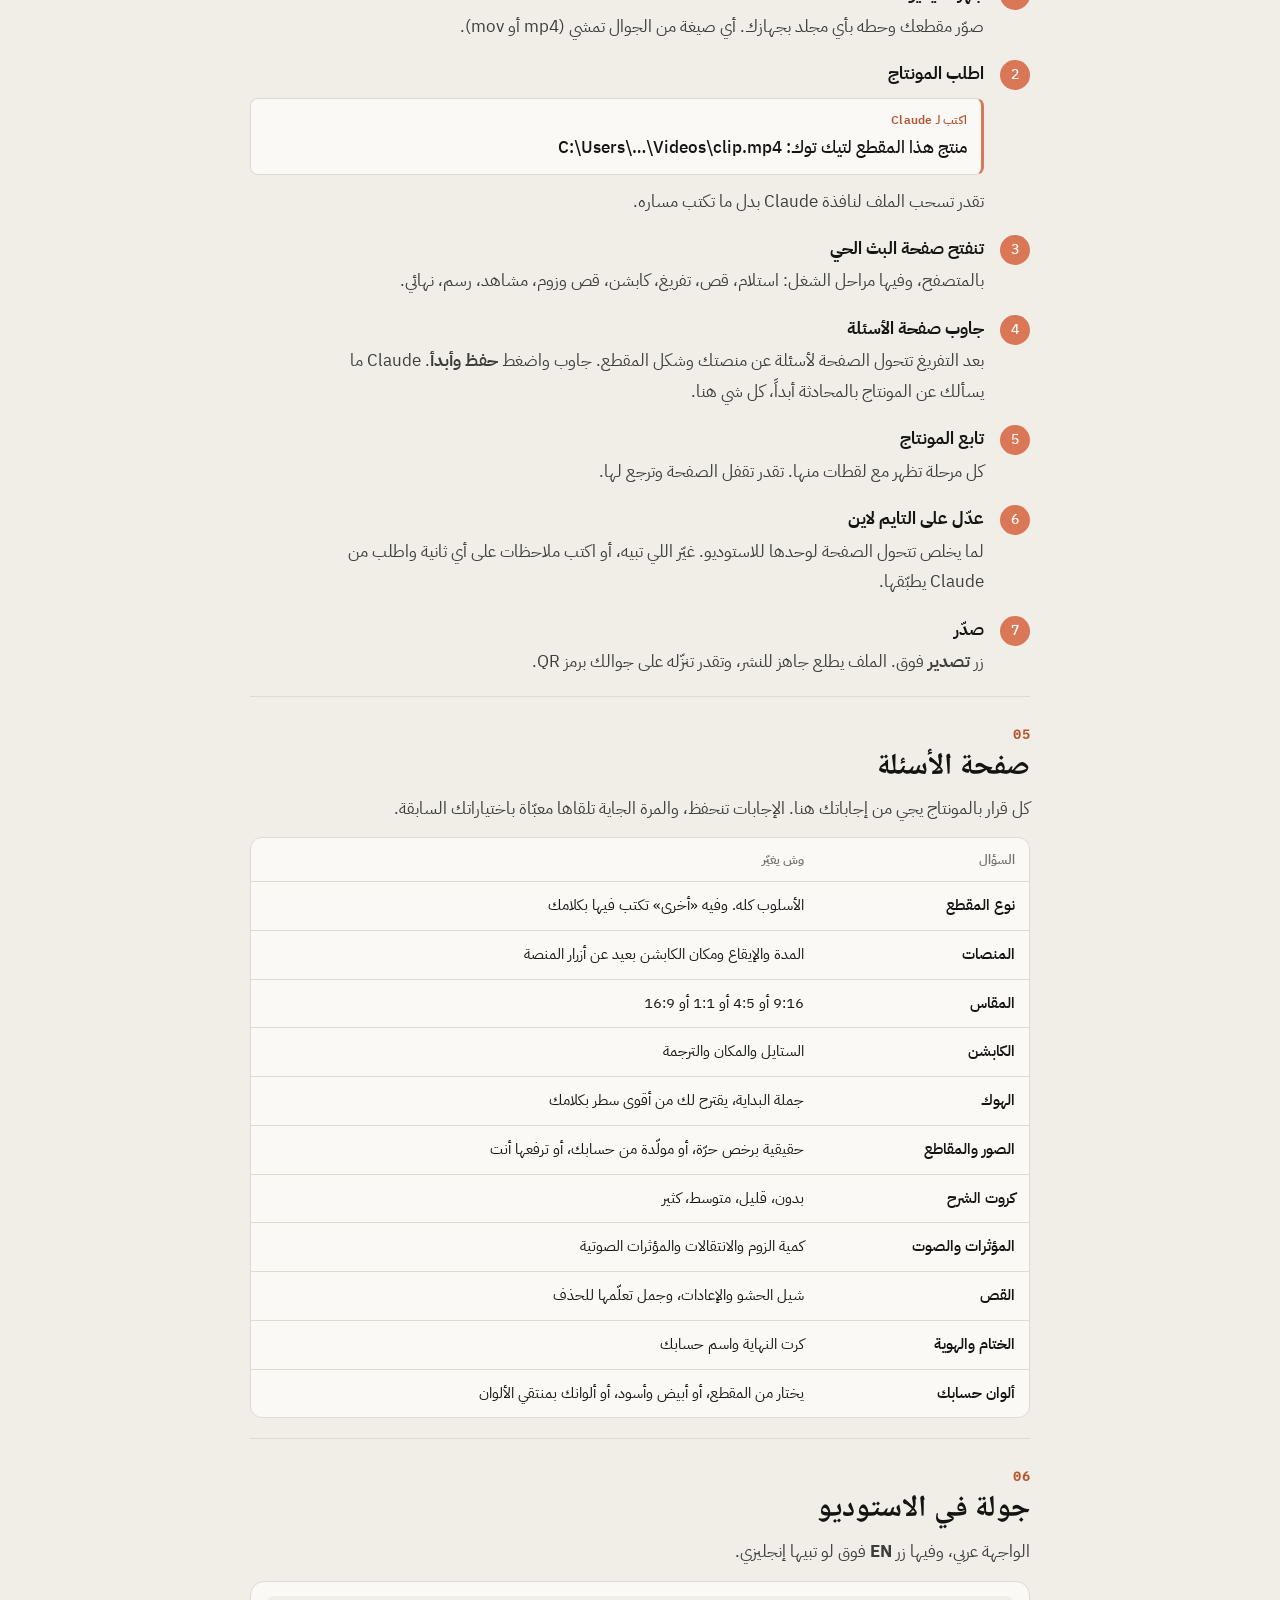
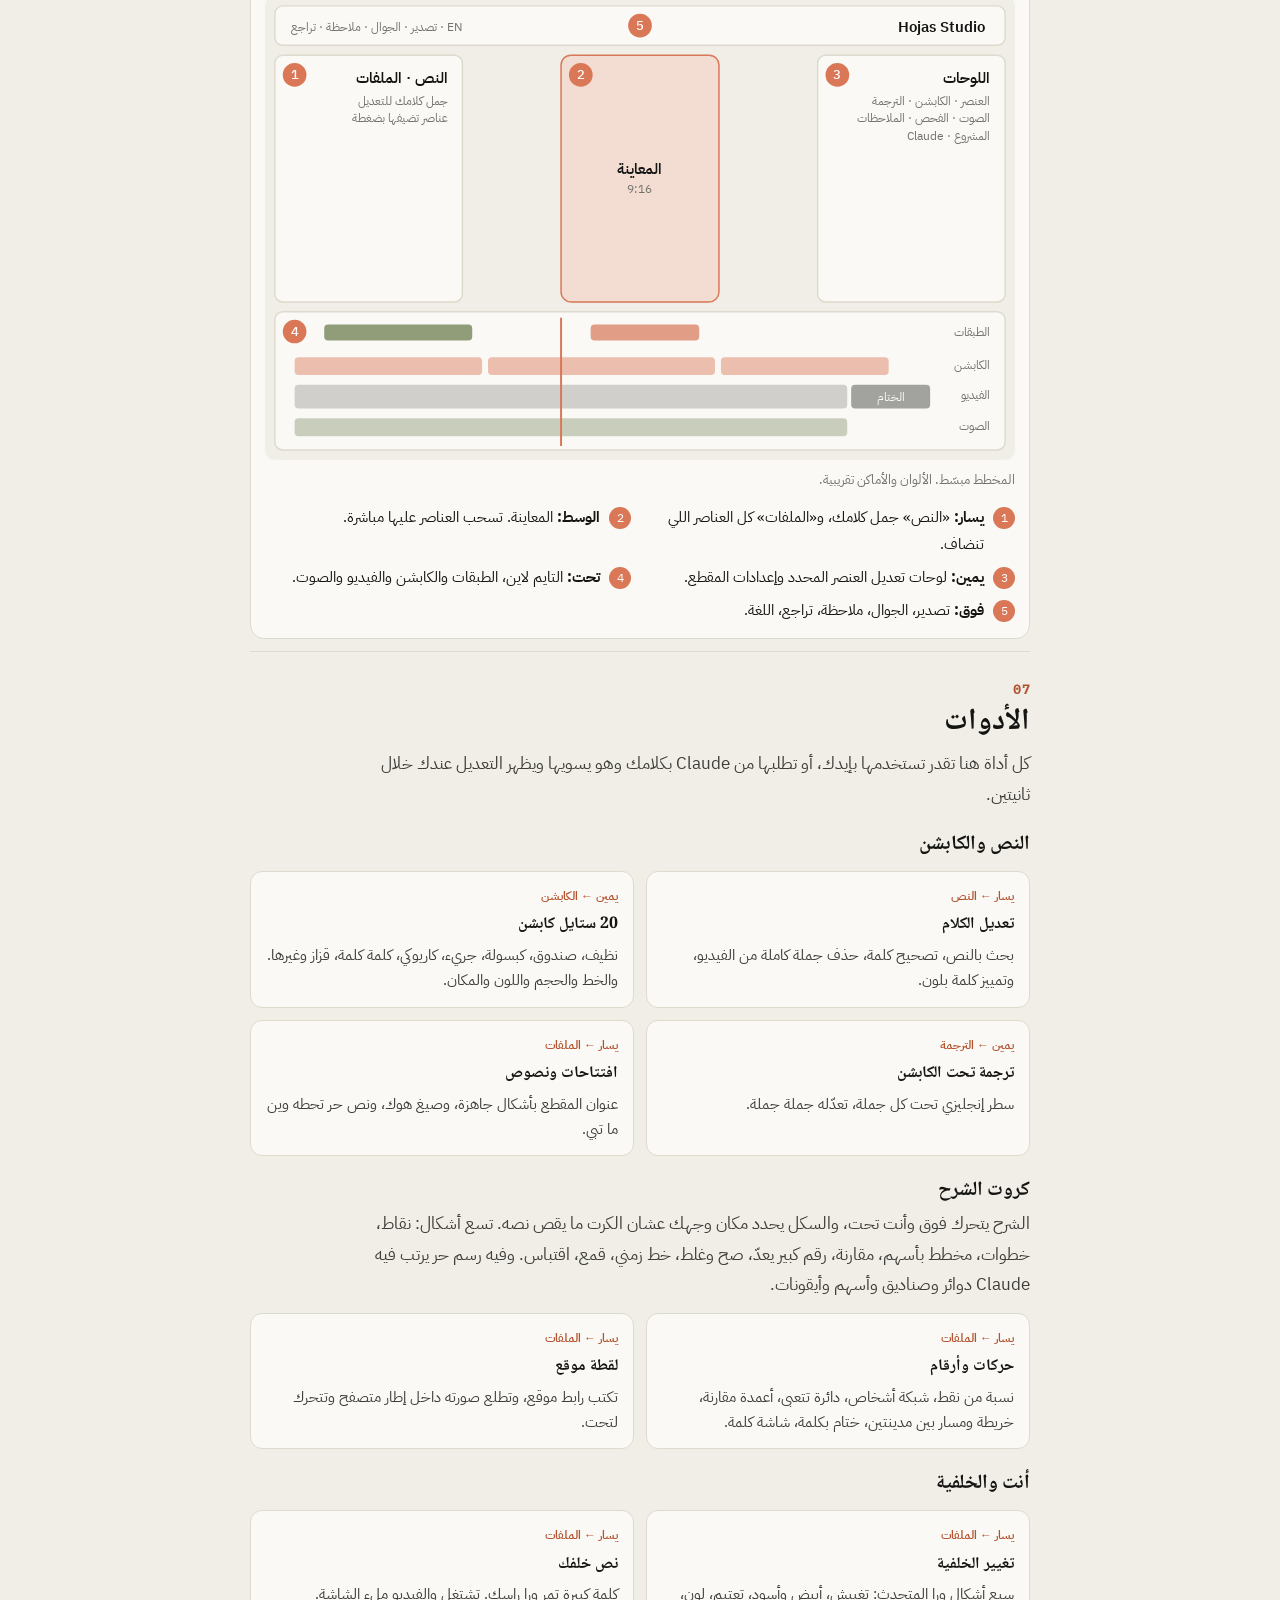
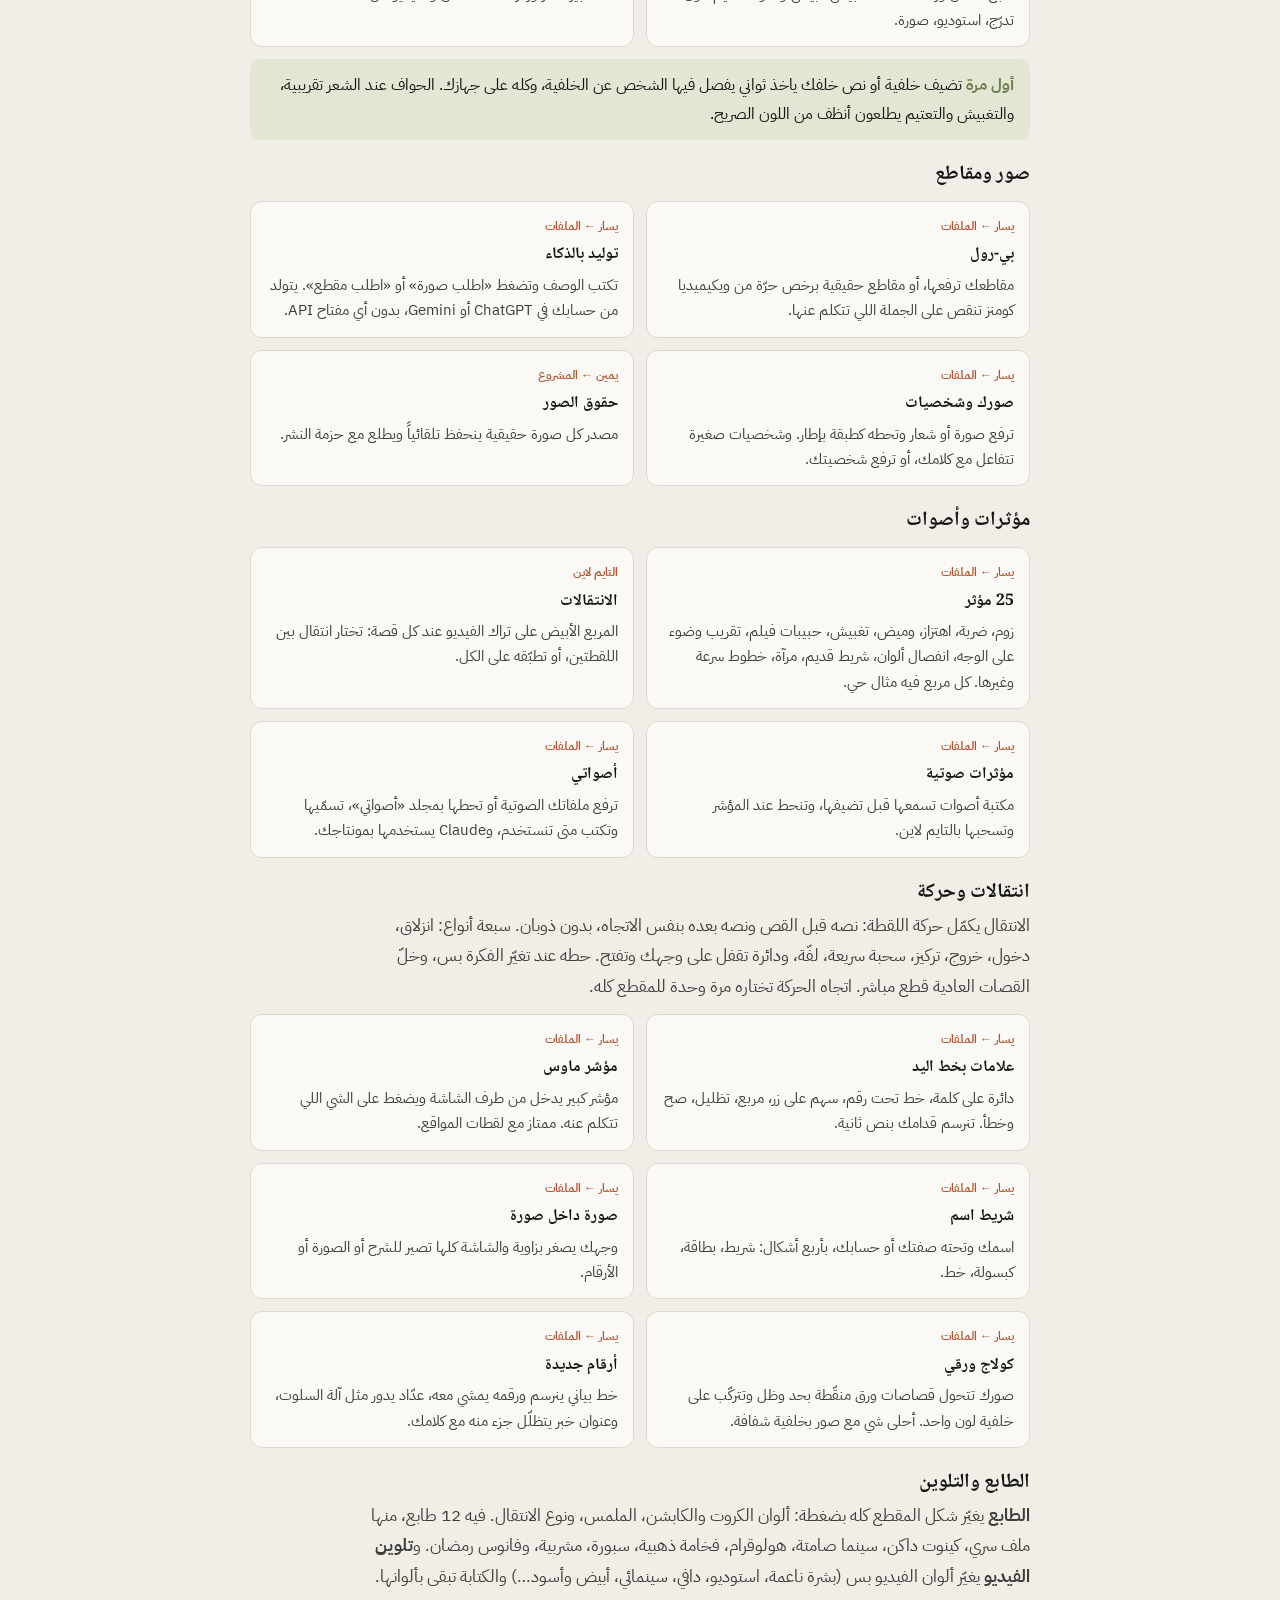
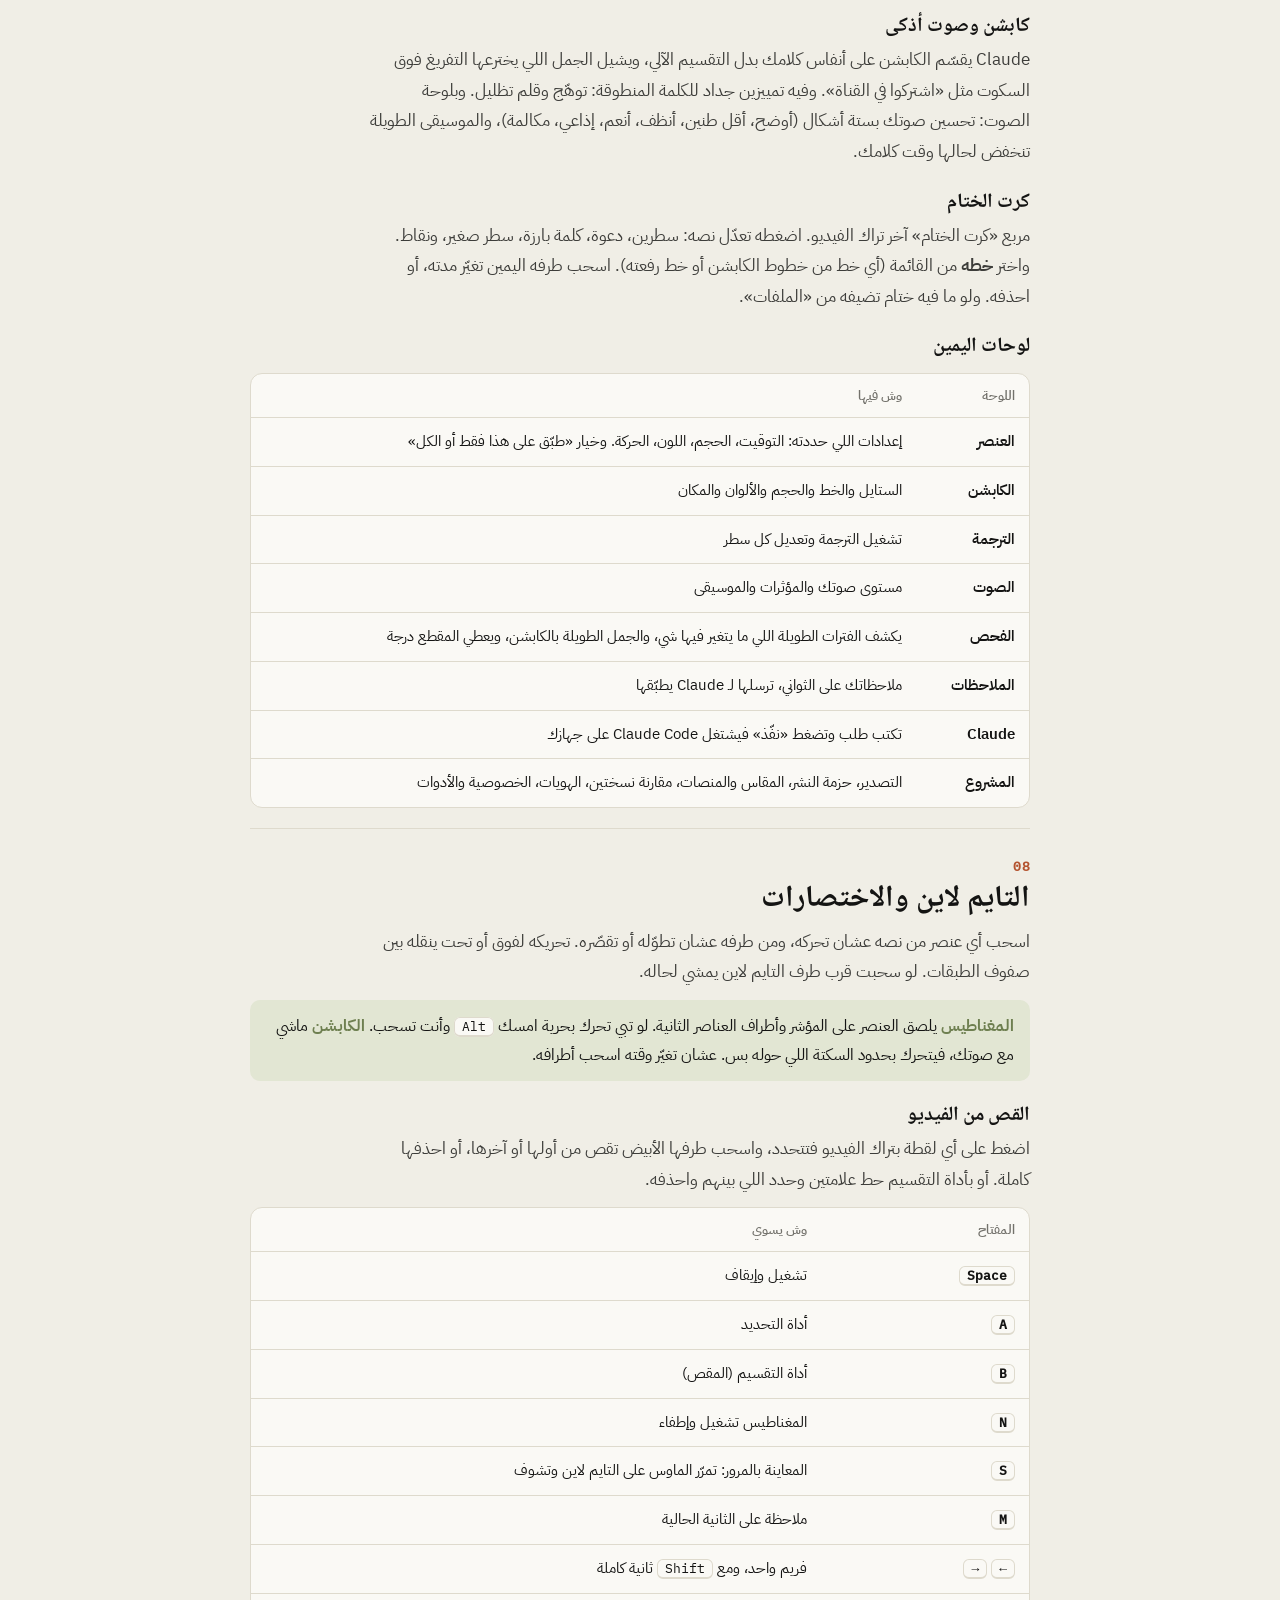
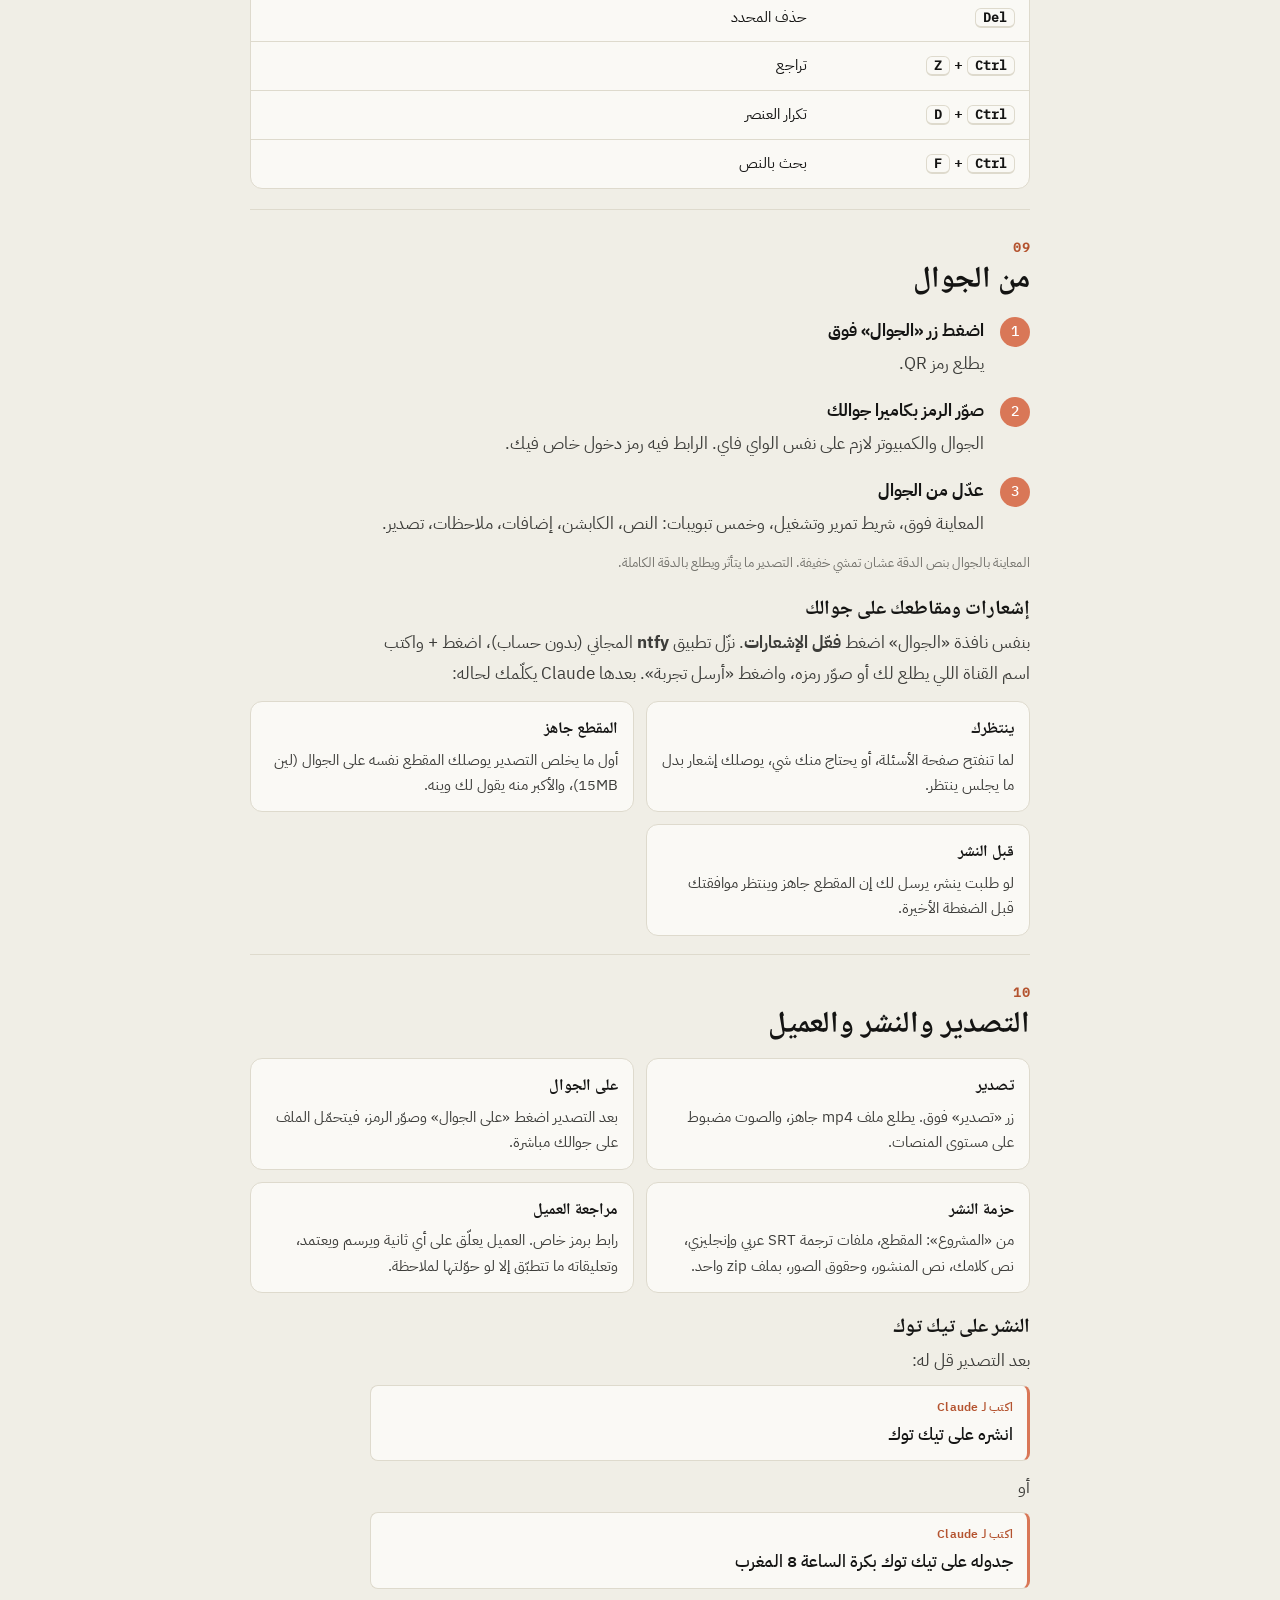
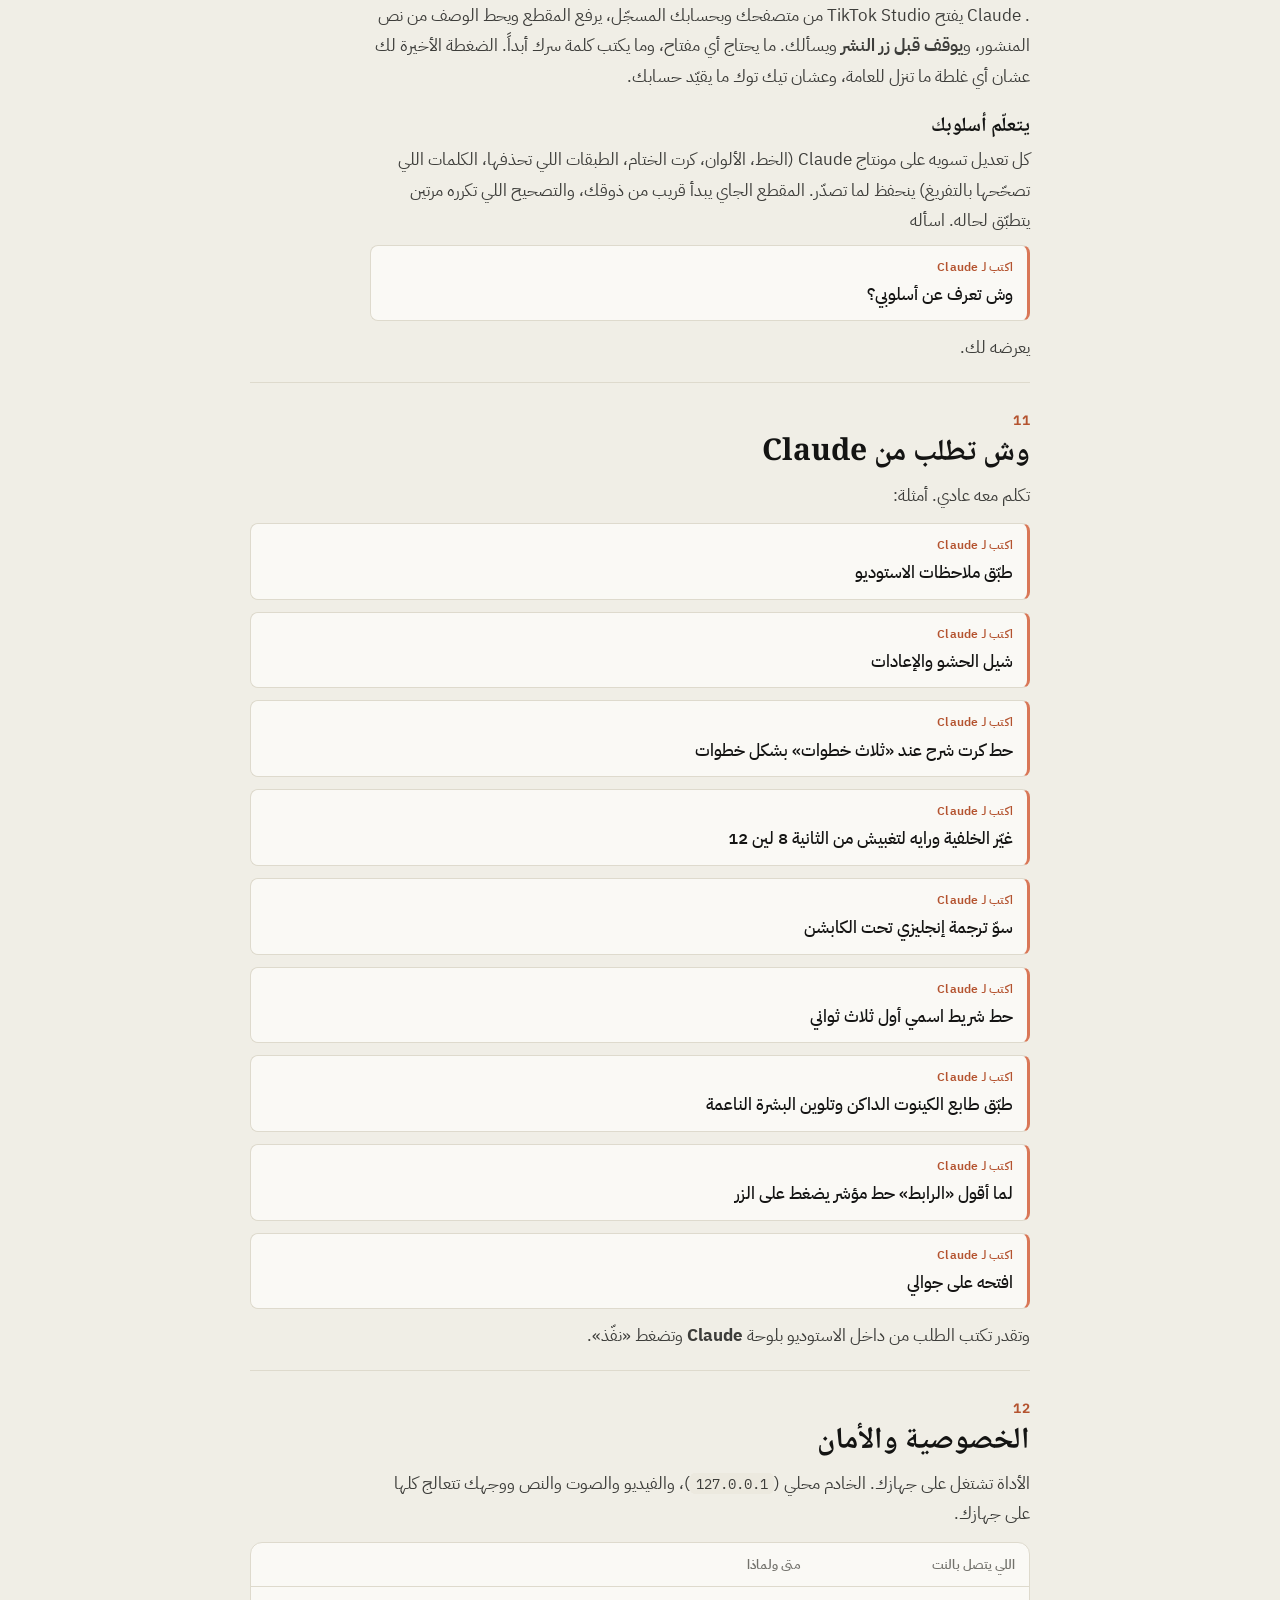
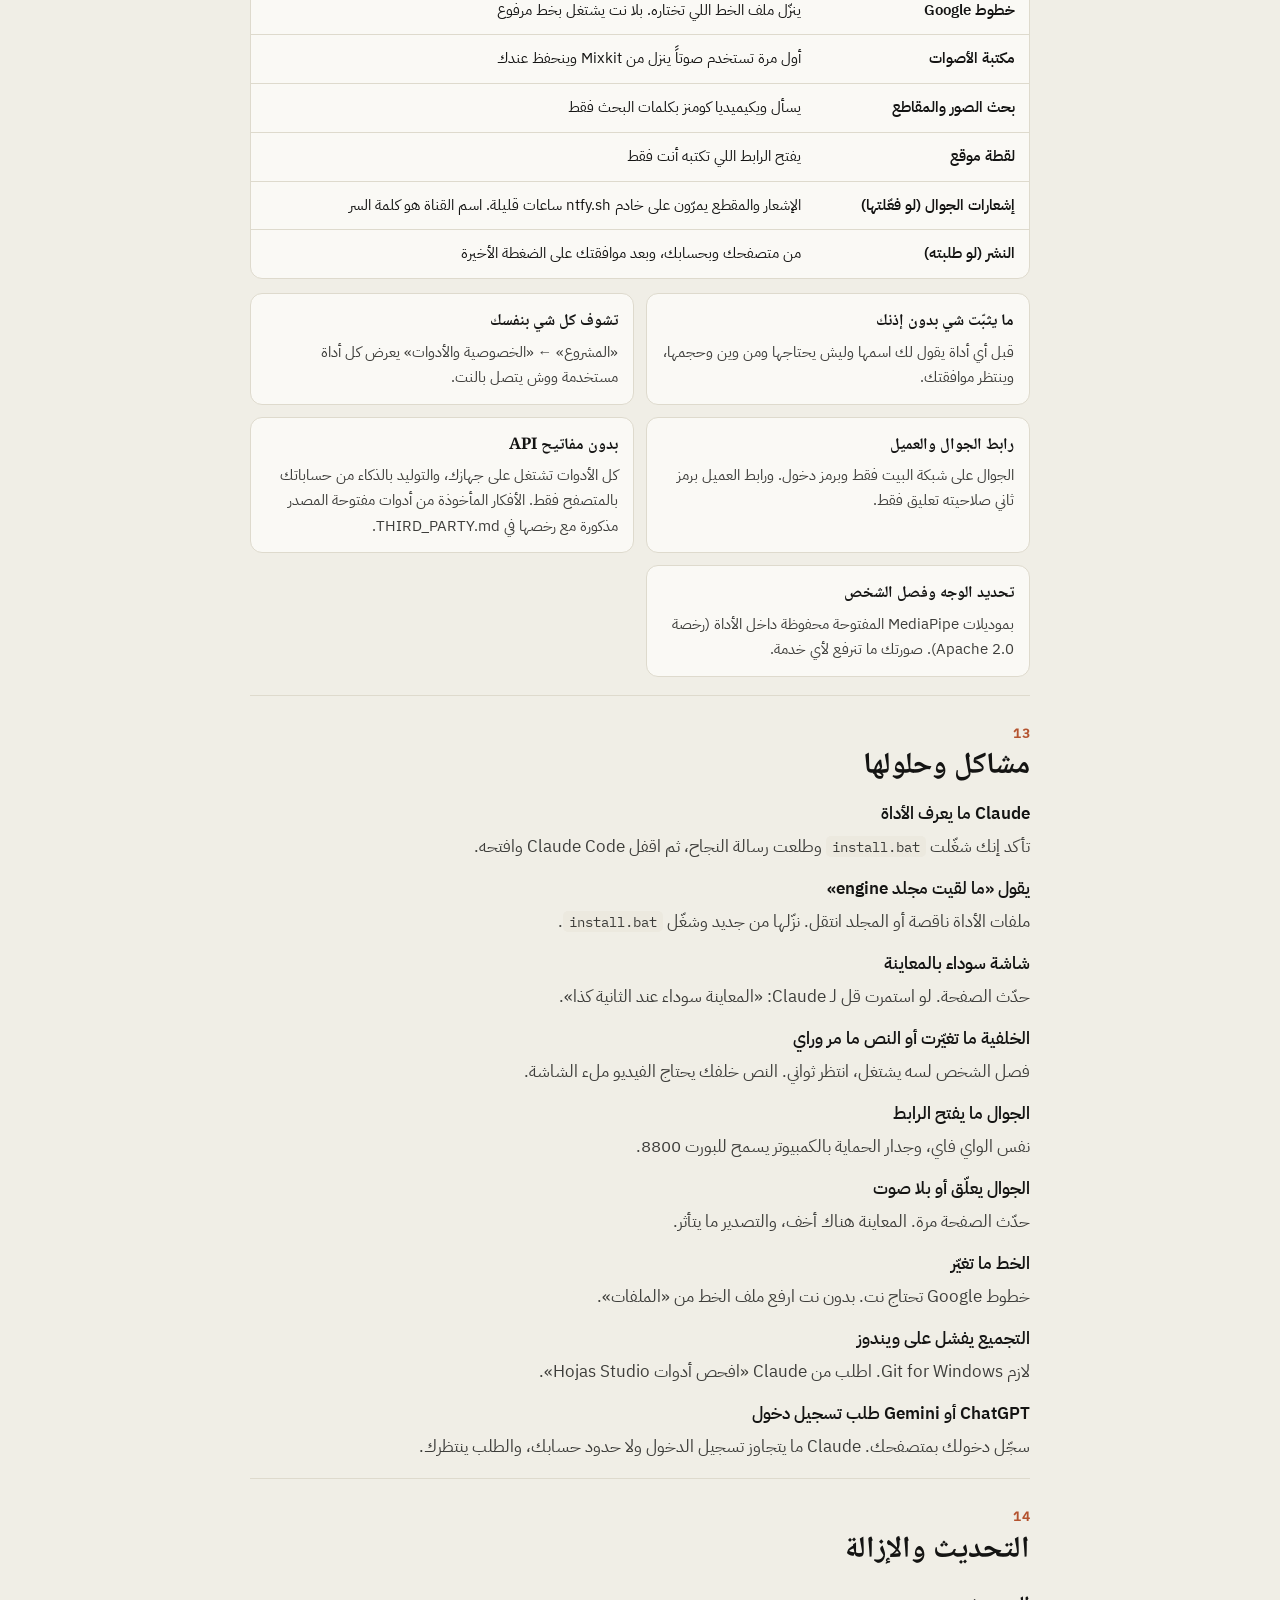
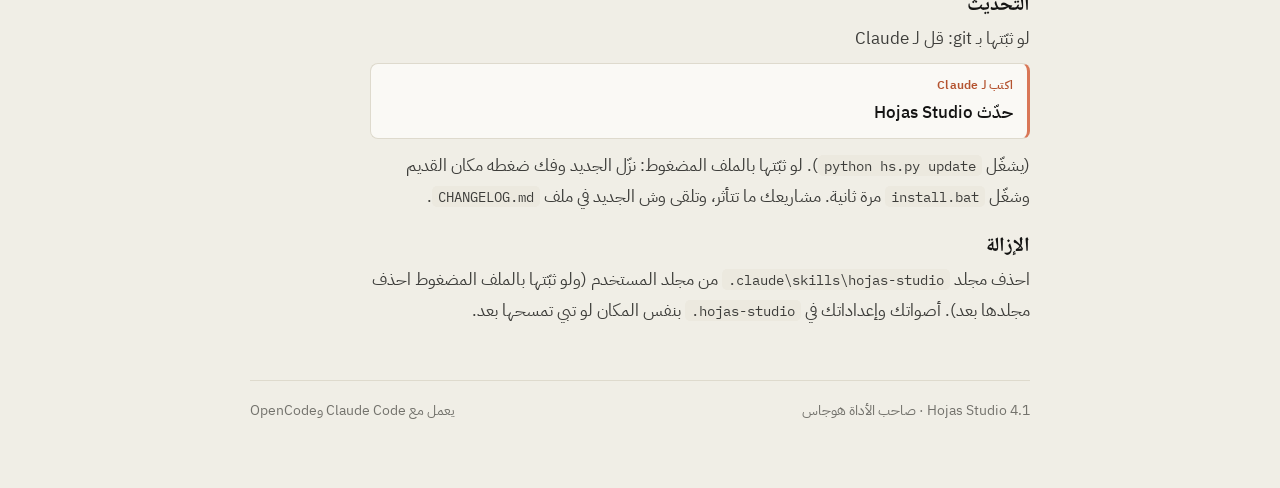
==== commit 39bb3461: "Site and guide: English install line, clearer download button Co-Authored-By: Claude Opus 5.5 <norep" ====
--- a/GUIDE.html
+++ b/GUIDE.html
@@ -181,7 +181,7 @@
   <h2>التثبيت خطوة بخطوة</h2>
   <ol class="steps">
     <li><div><b>ثبّت Claude Code وسجّل دخول</b><p>من الصفحة الرسمية. لو هو عندك من قبل تخطّ هذي الخطوة. (OpenCode يشتغل بعد، شوف تحت.)</p></div></li>
-    <li><div><b>افتح Claude Code والصق هذا السطر</b><span class="say">ثبّت سكل Hojas Studio: git clone https://github.com/rakaga66/hojas-studio ~/.claude/skills/hojas-studio</span><p>Claude ينسخ الأداة كاملة لمجلد السكلز. لو git مو موجود عندك يقول لك ويثبّته بموافقتك.</p></div></li>
+    <li><div><b>افتح Claude Code والصق هذا السطر</b><span class="say" dir="ltr" style="text-align:left">Install this skill: git clone https://github.com/rakaga66/hojas-studio ~/.claude/skills/hojas-studio</span><p>Claude ينسخ الأداة كاملة لمجلد السكلز. لو git مو موجود عندك يقول لك ويثبّته بموافقتك.</p></div></li>
     <li><div><b>اقفل Claude Code وافتحه من جديد</b><p>عشان يتعرّف على الأداة.</p></div></li>
     <li><div><b>خلّ Claude يفحص جهازك</b><span class="say">افحص أدوات Hojas Studio</span><p>يقول لك وش موجود ووش ناقص. وافق على اللي يحتاجه، وهو يثبّته ويتأكد إنه اشتغل.</p></div></li>
   </ol>
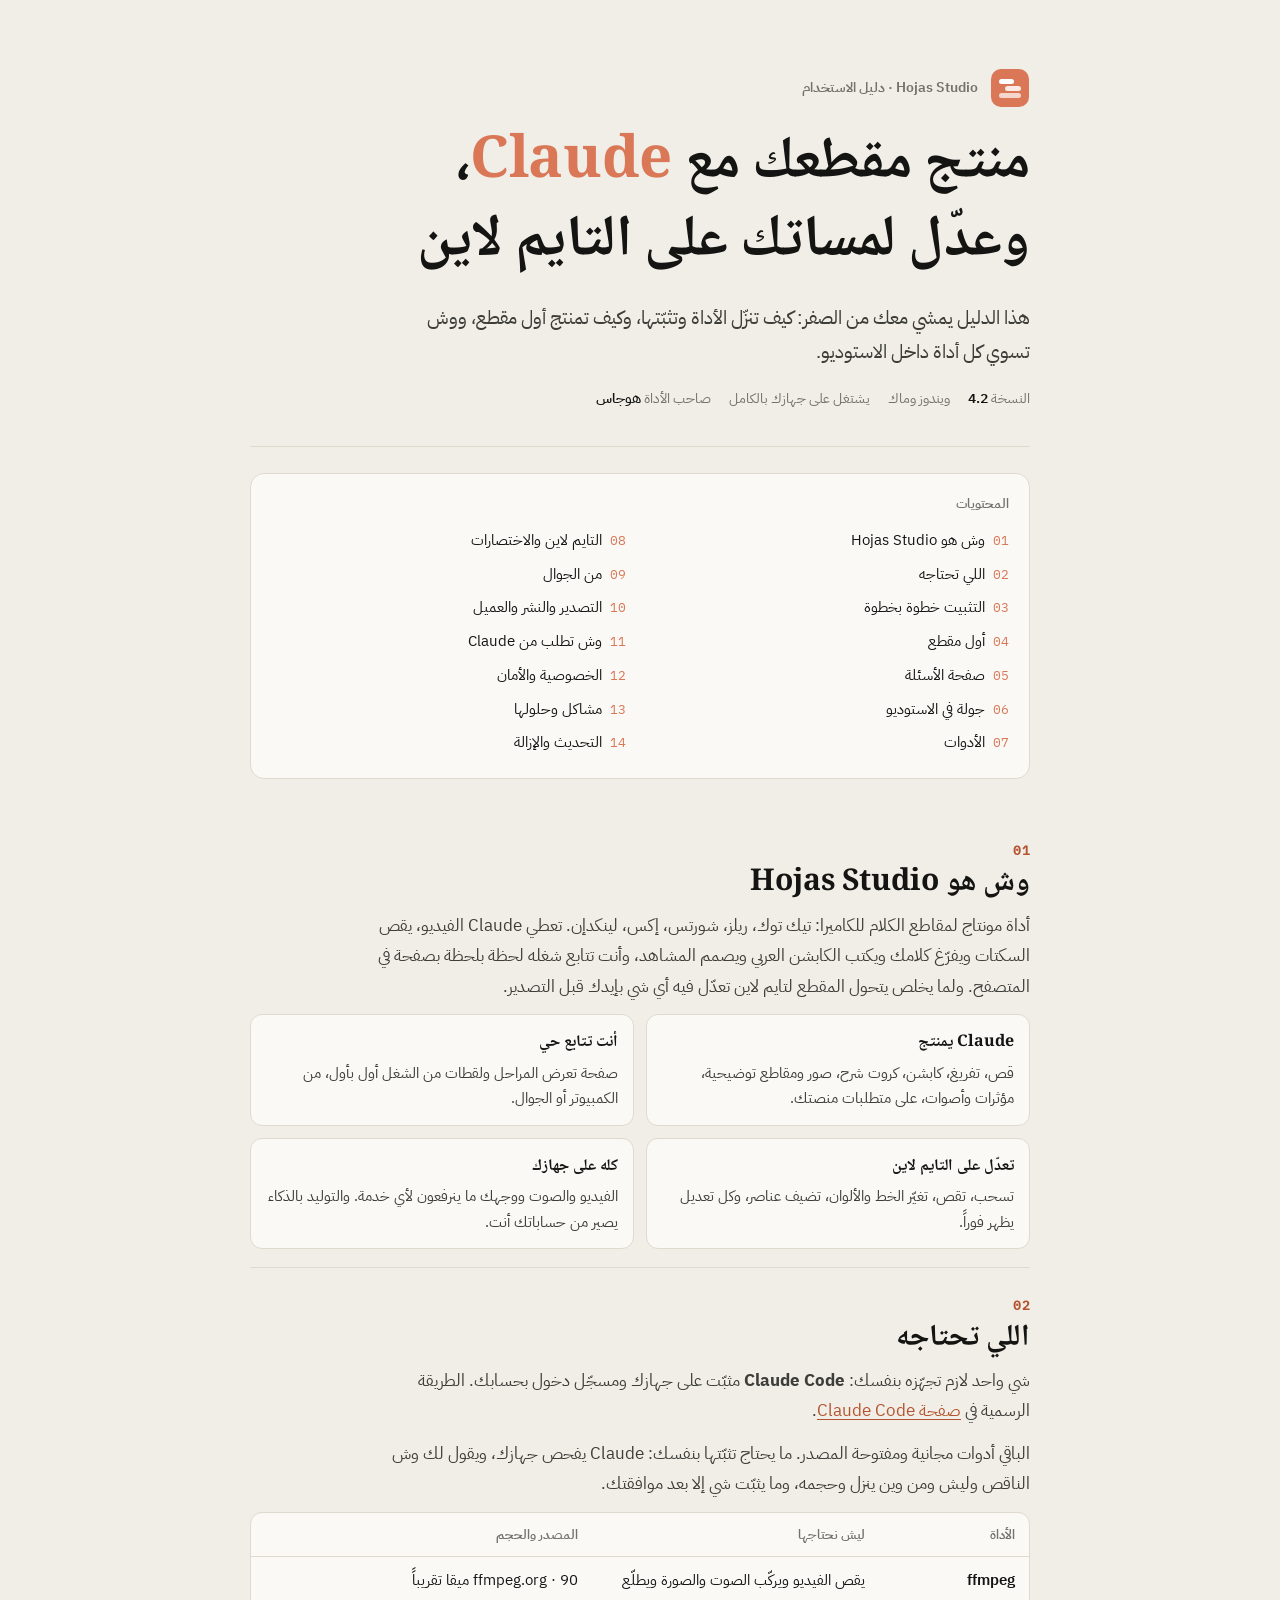
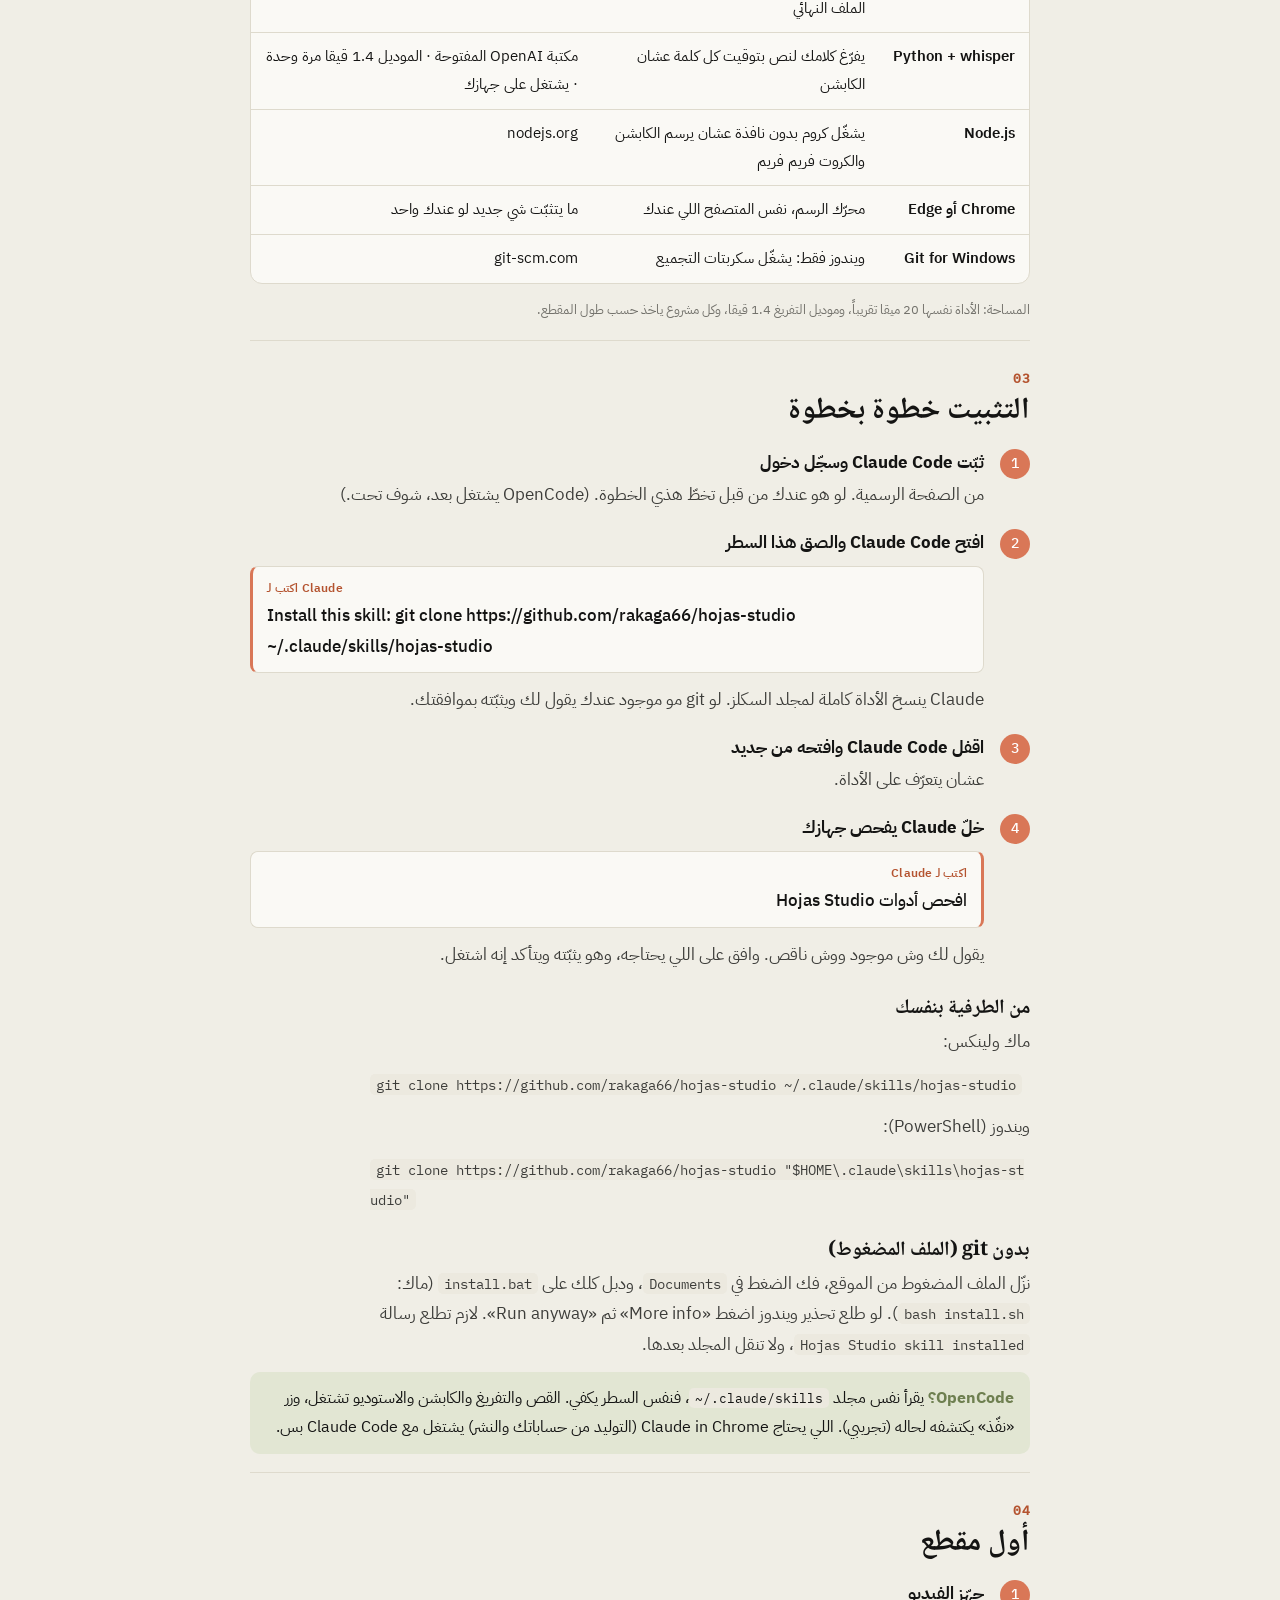
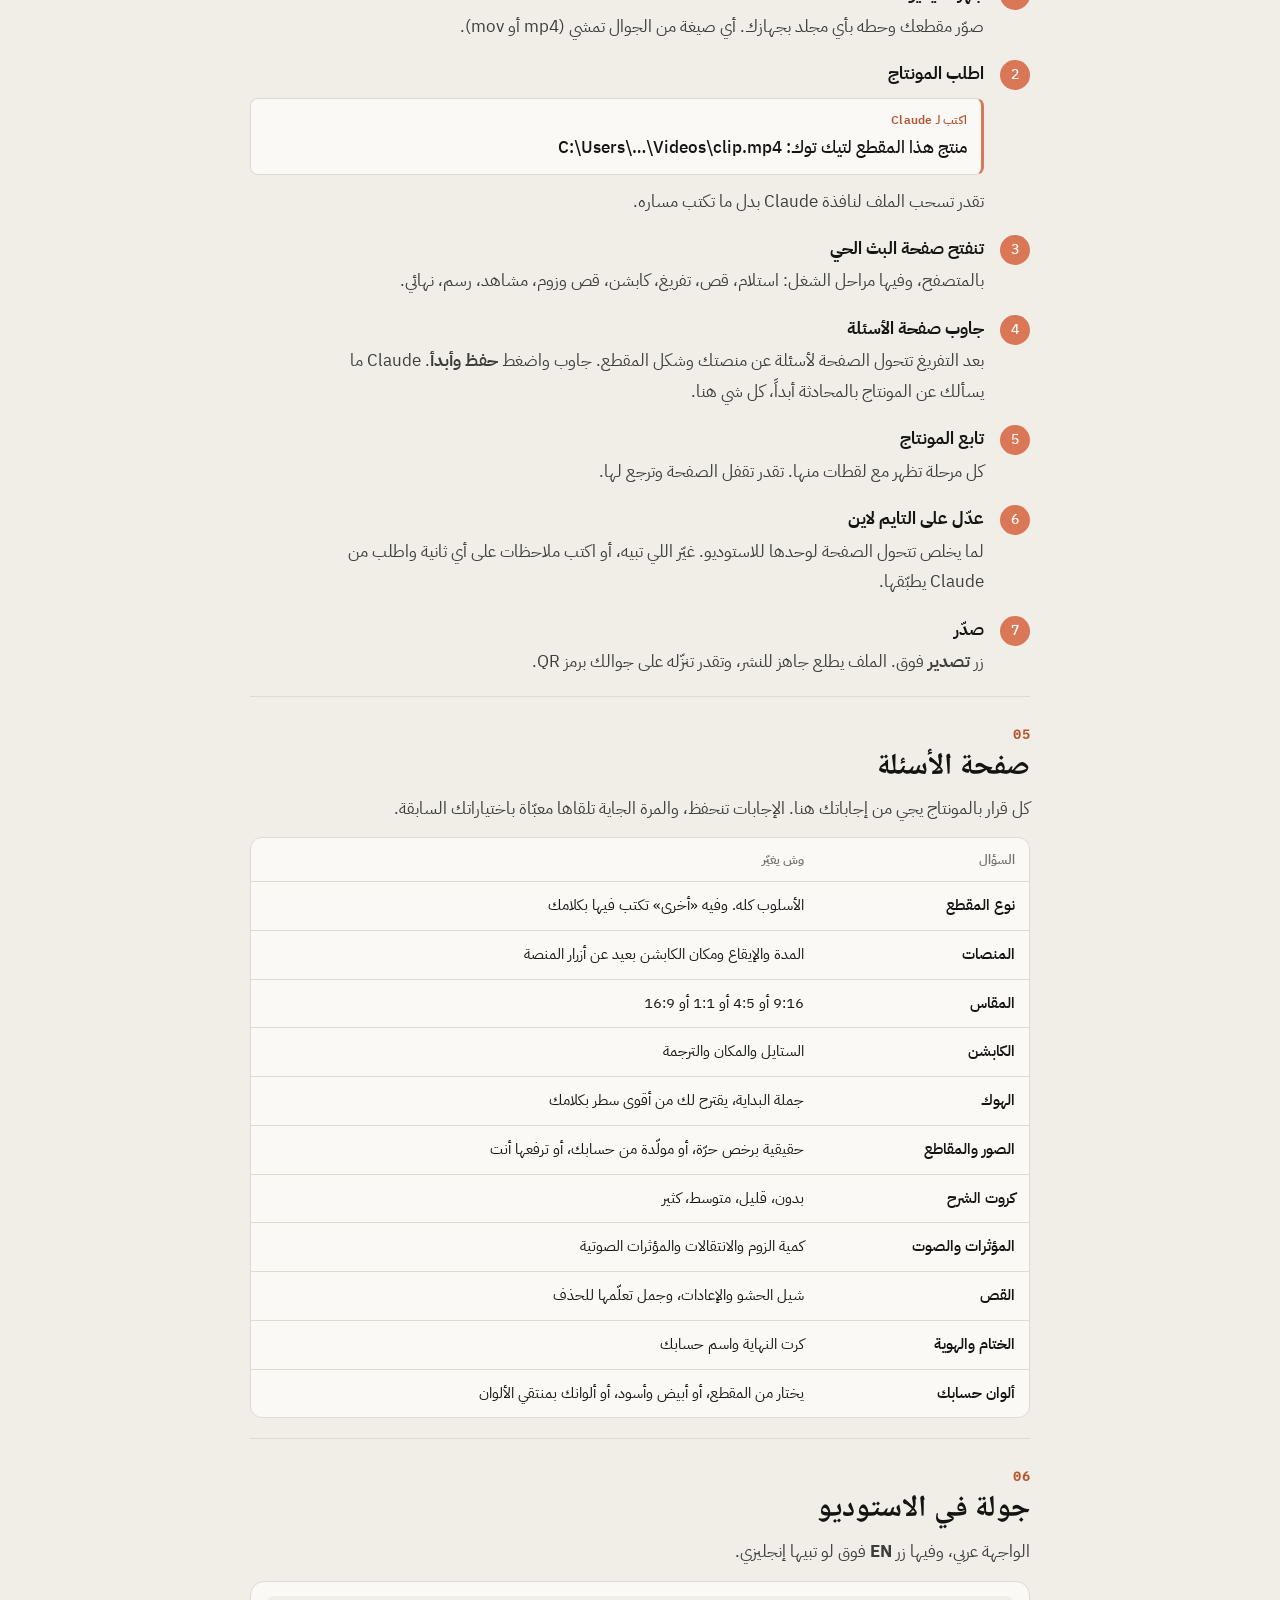
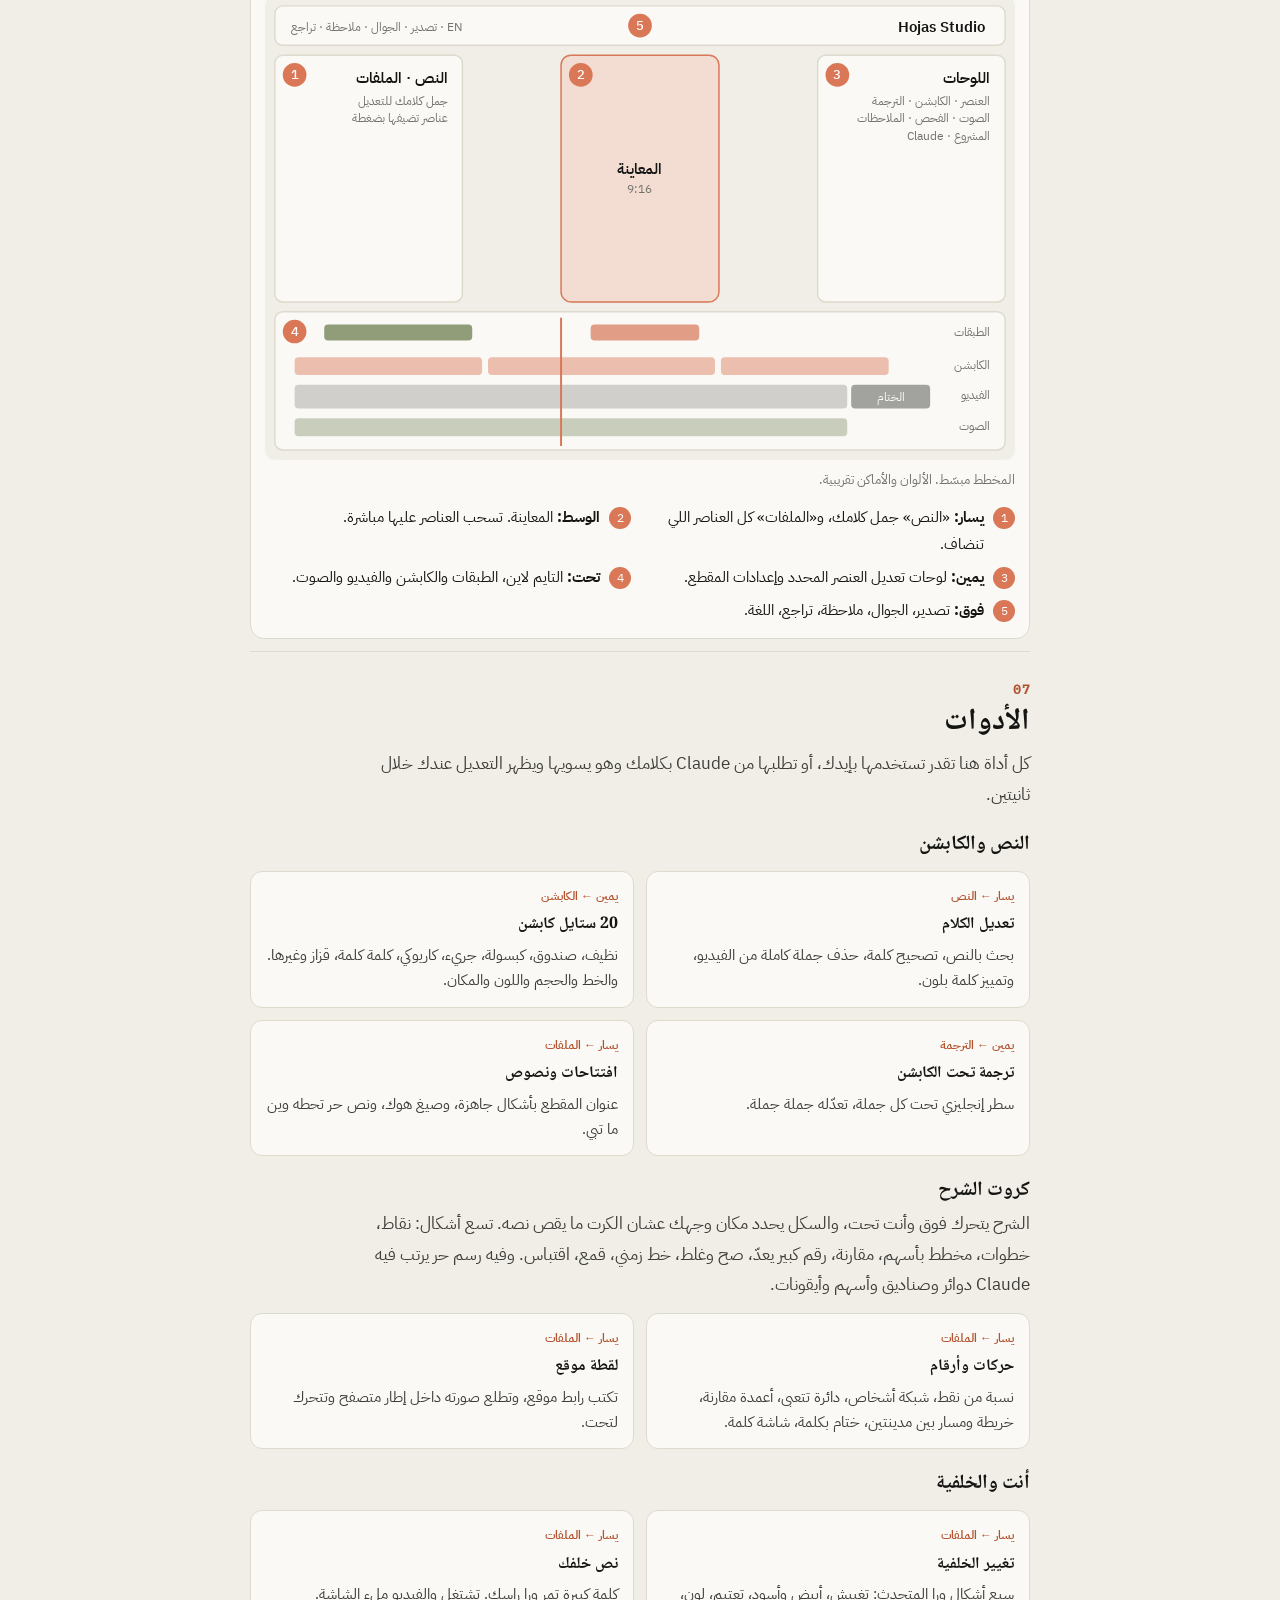
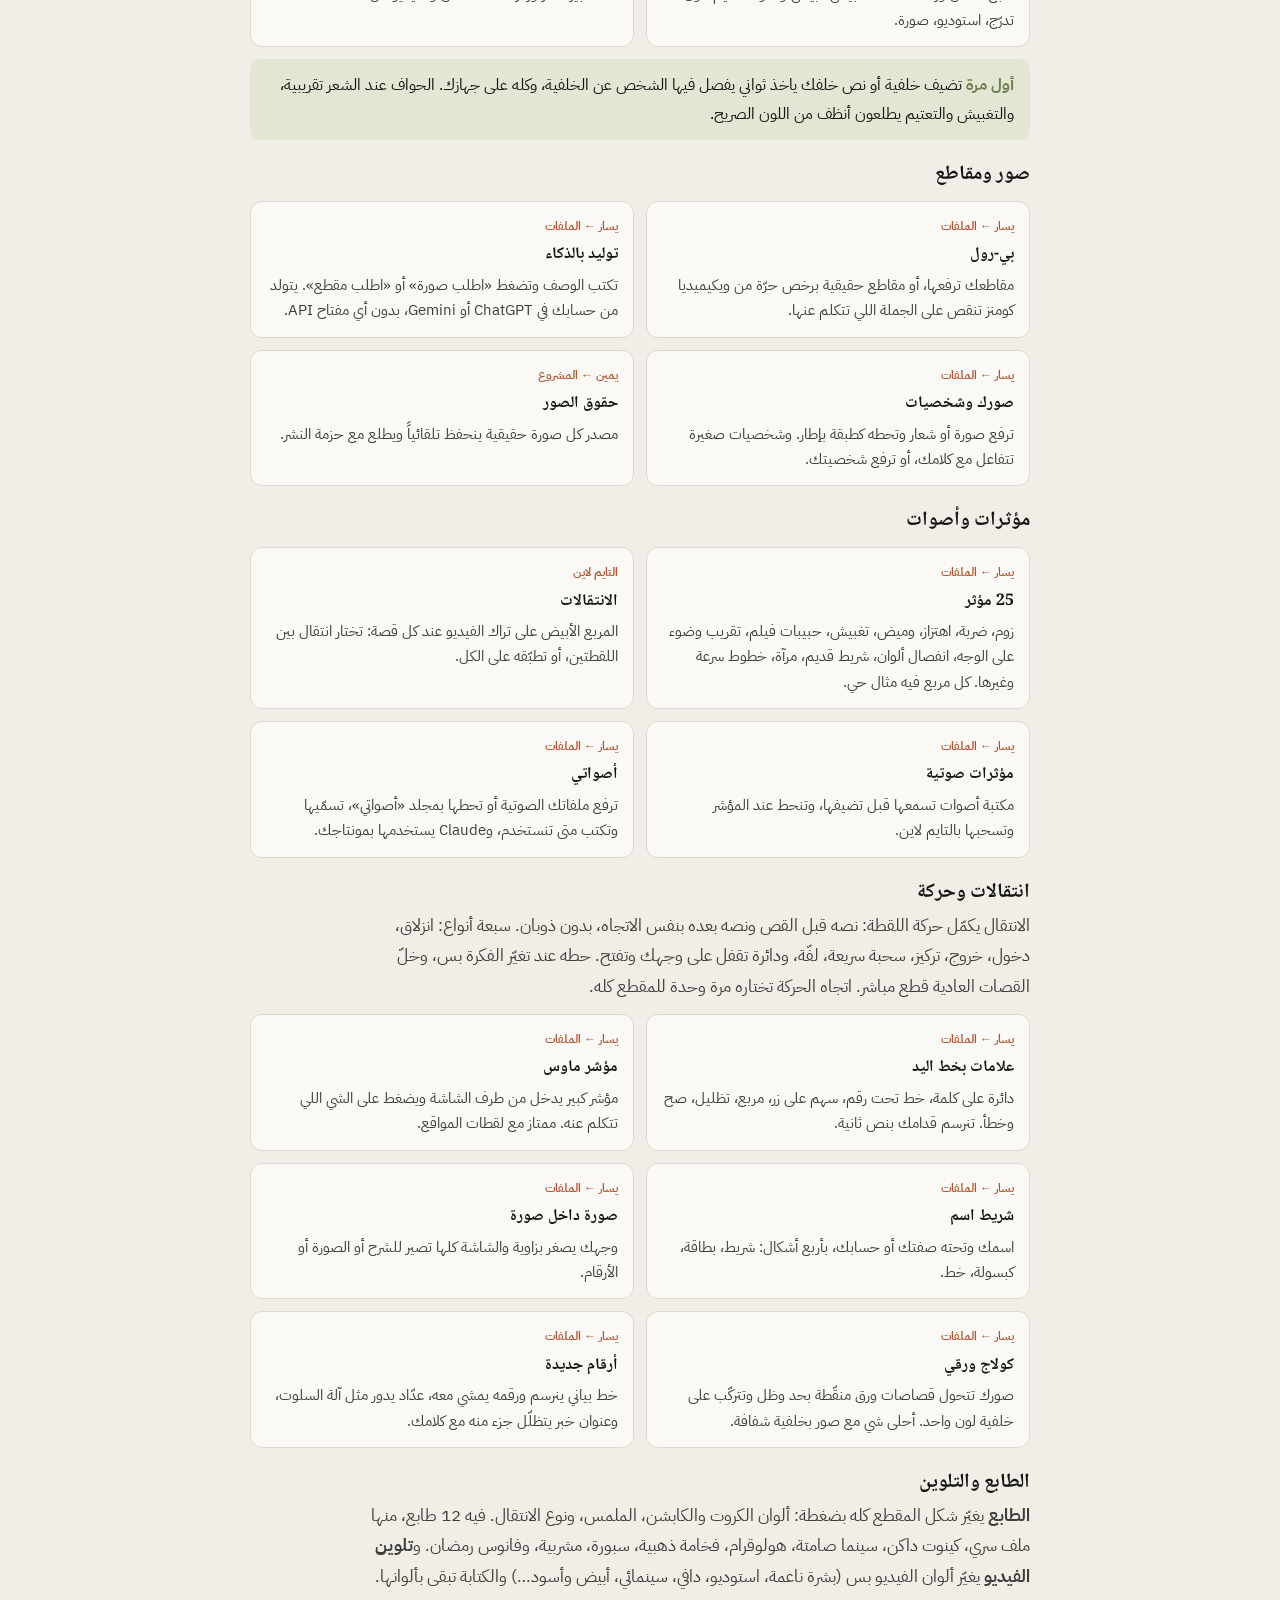
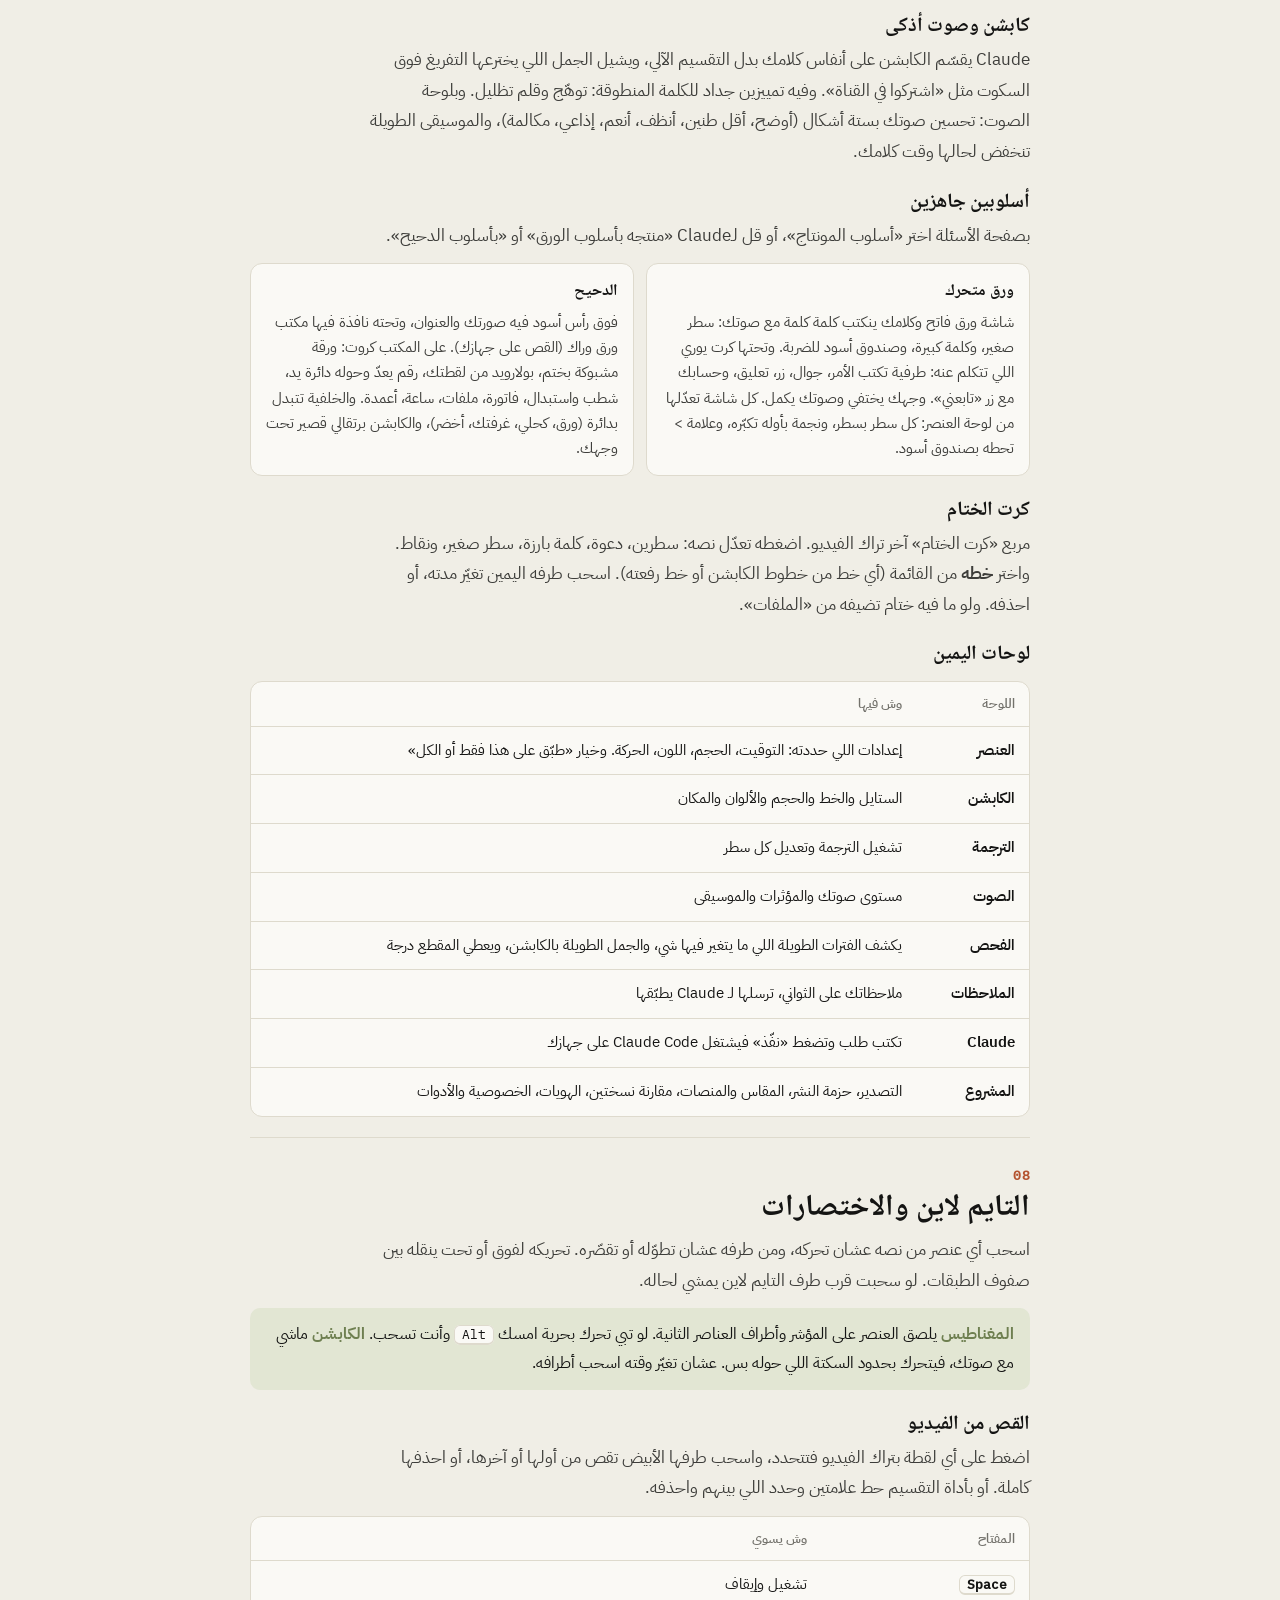
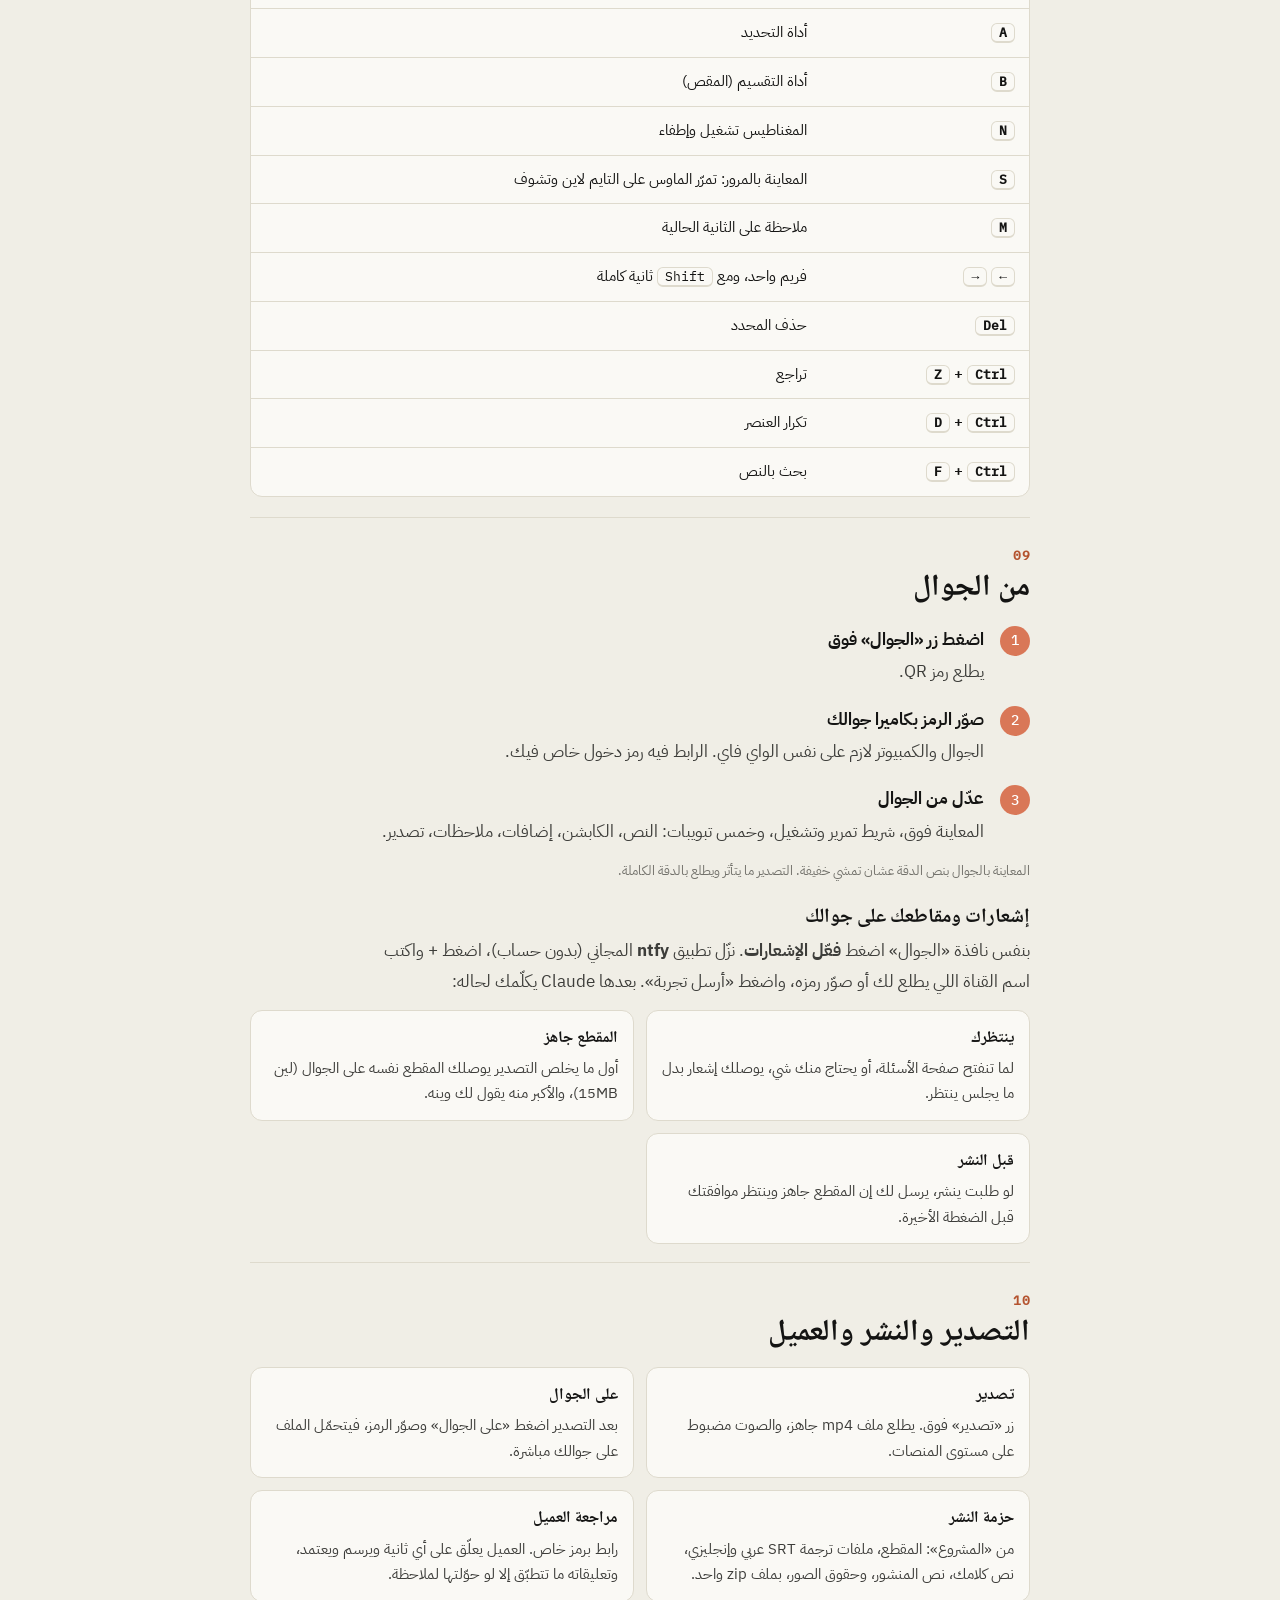
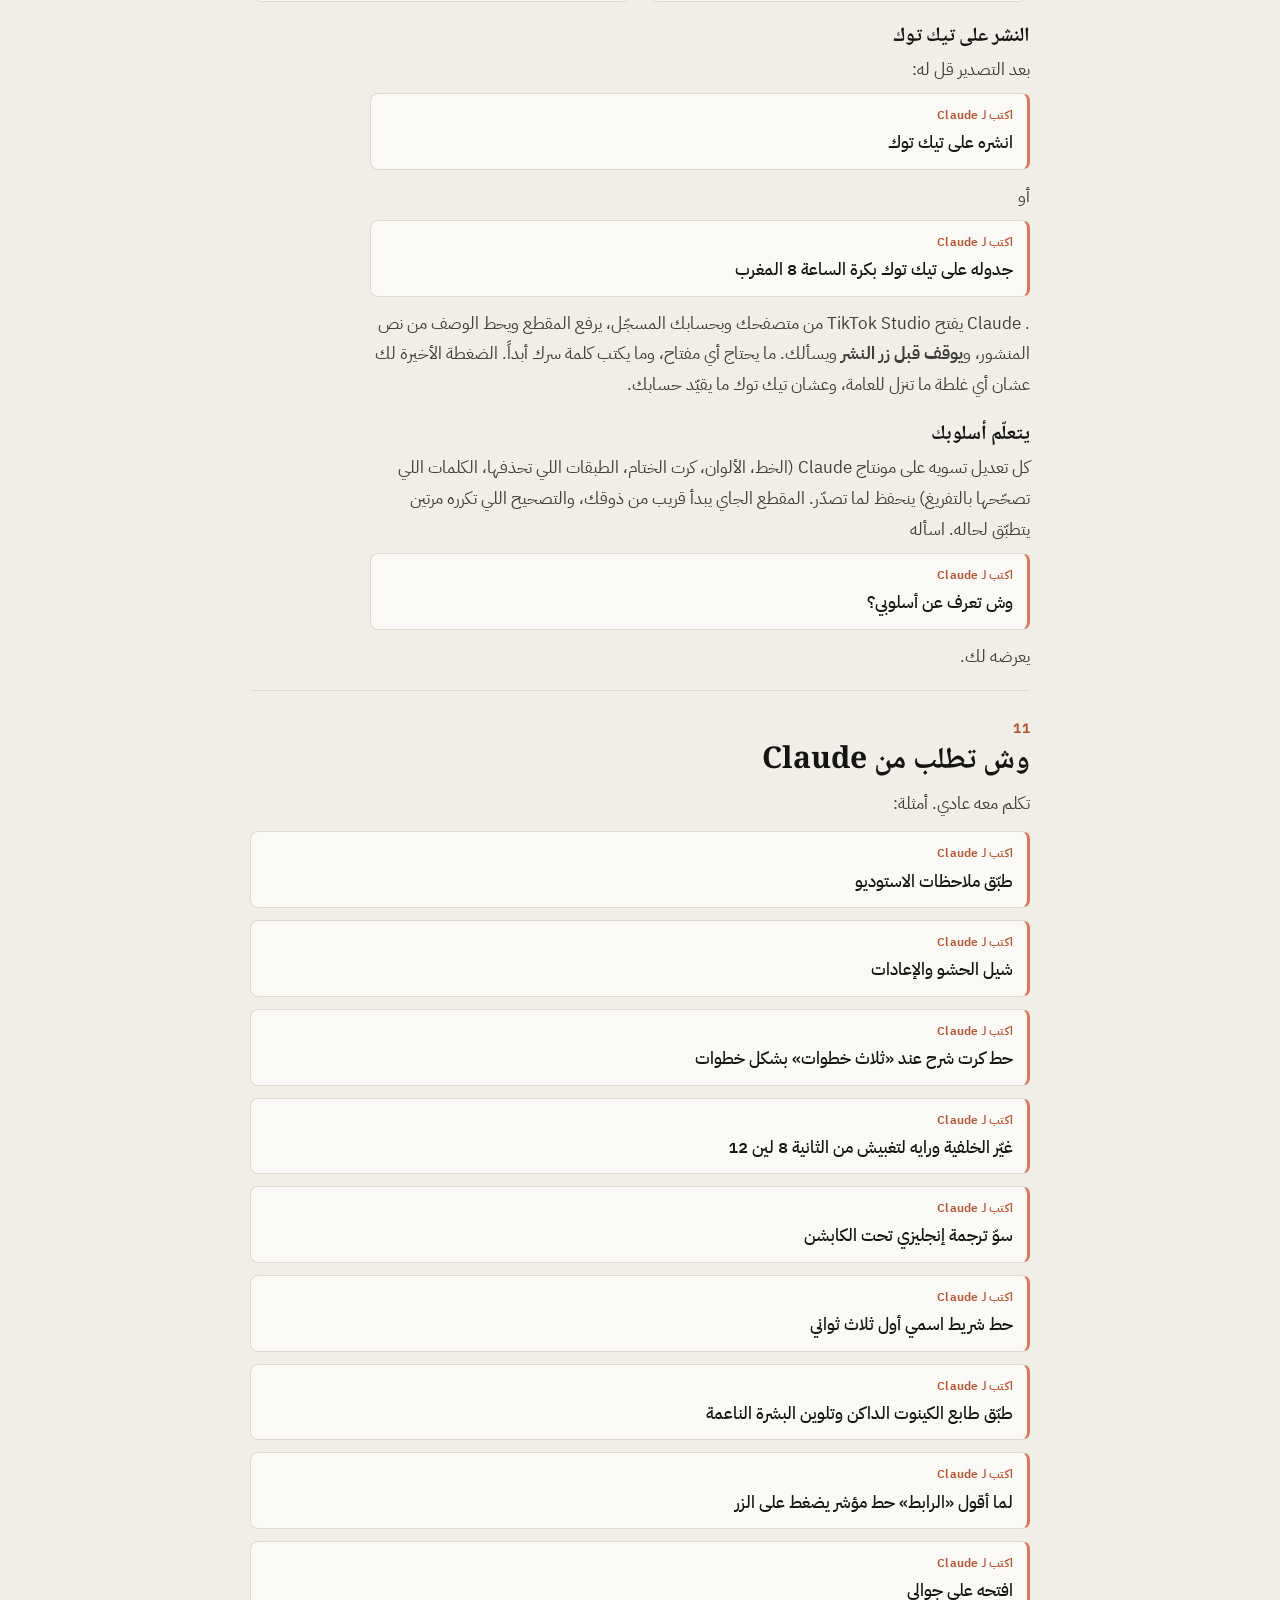
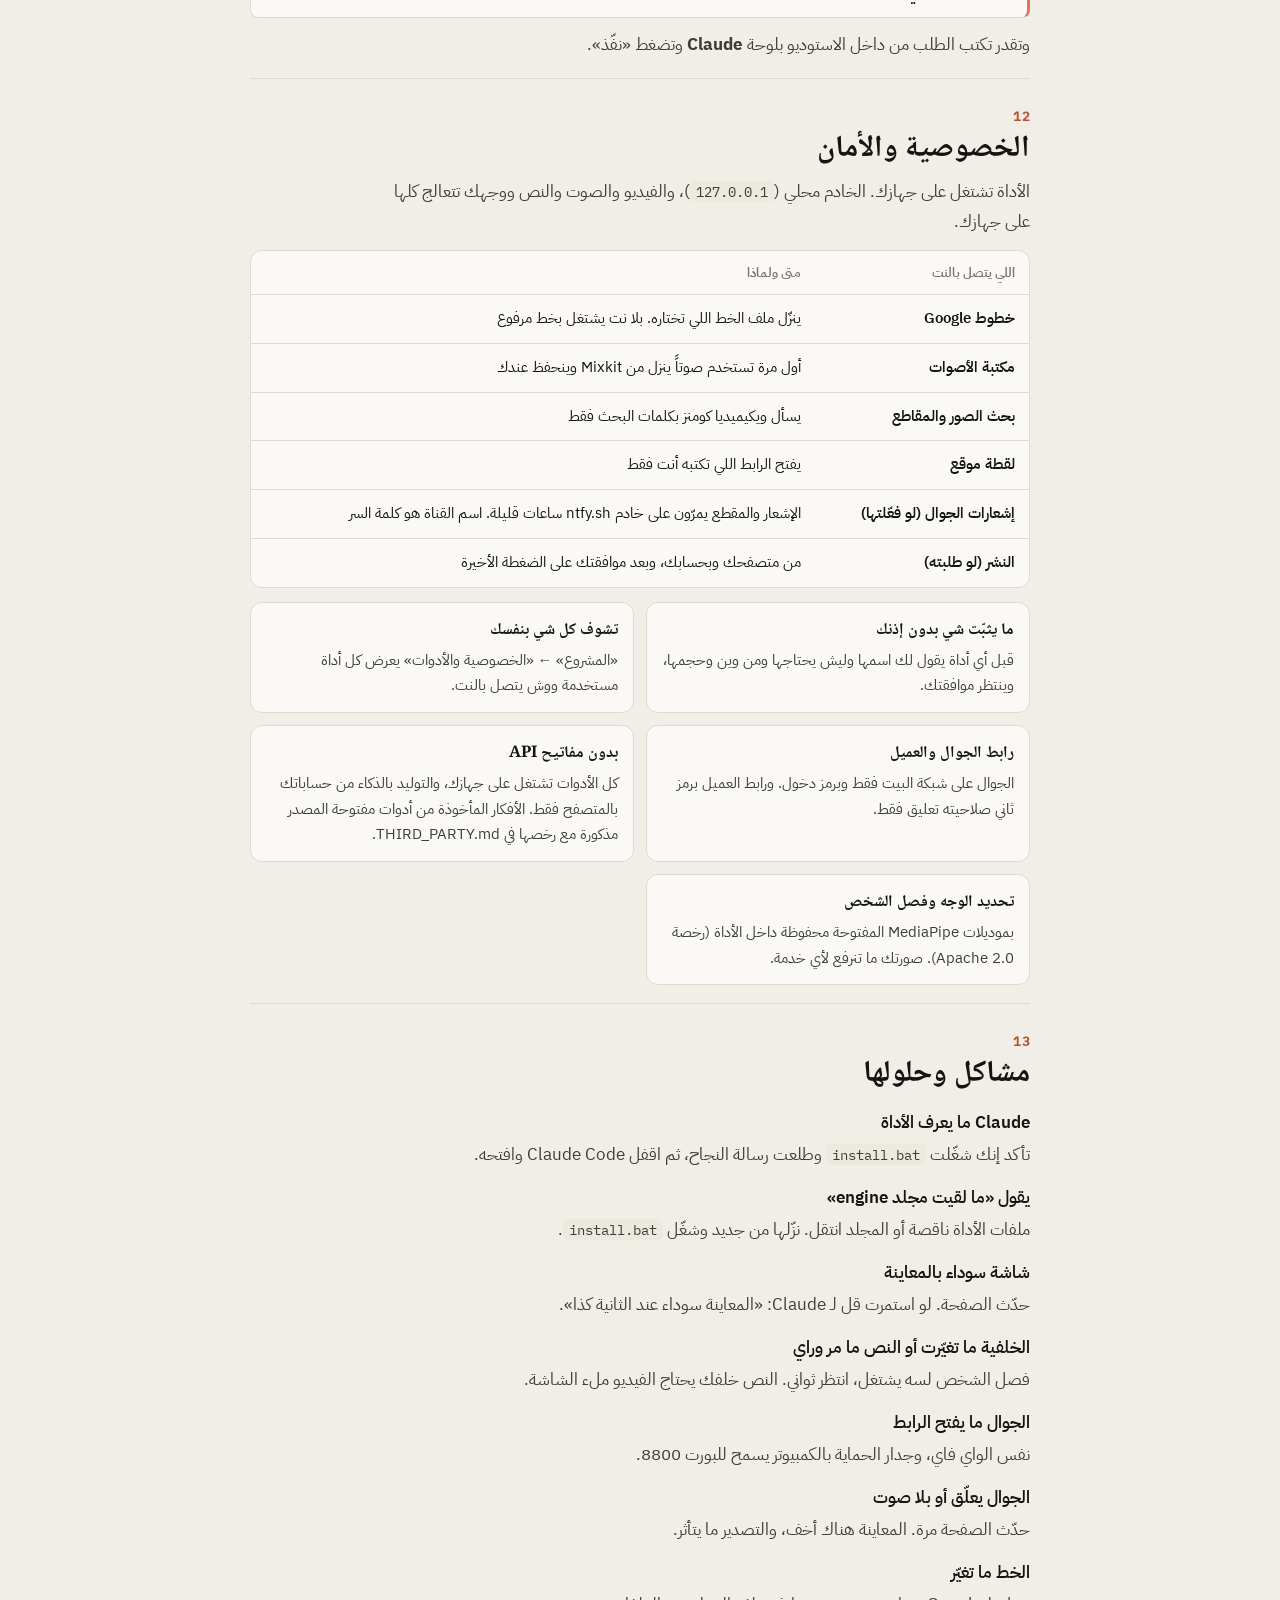
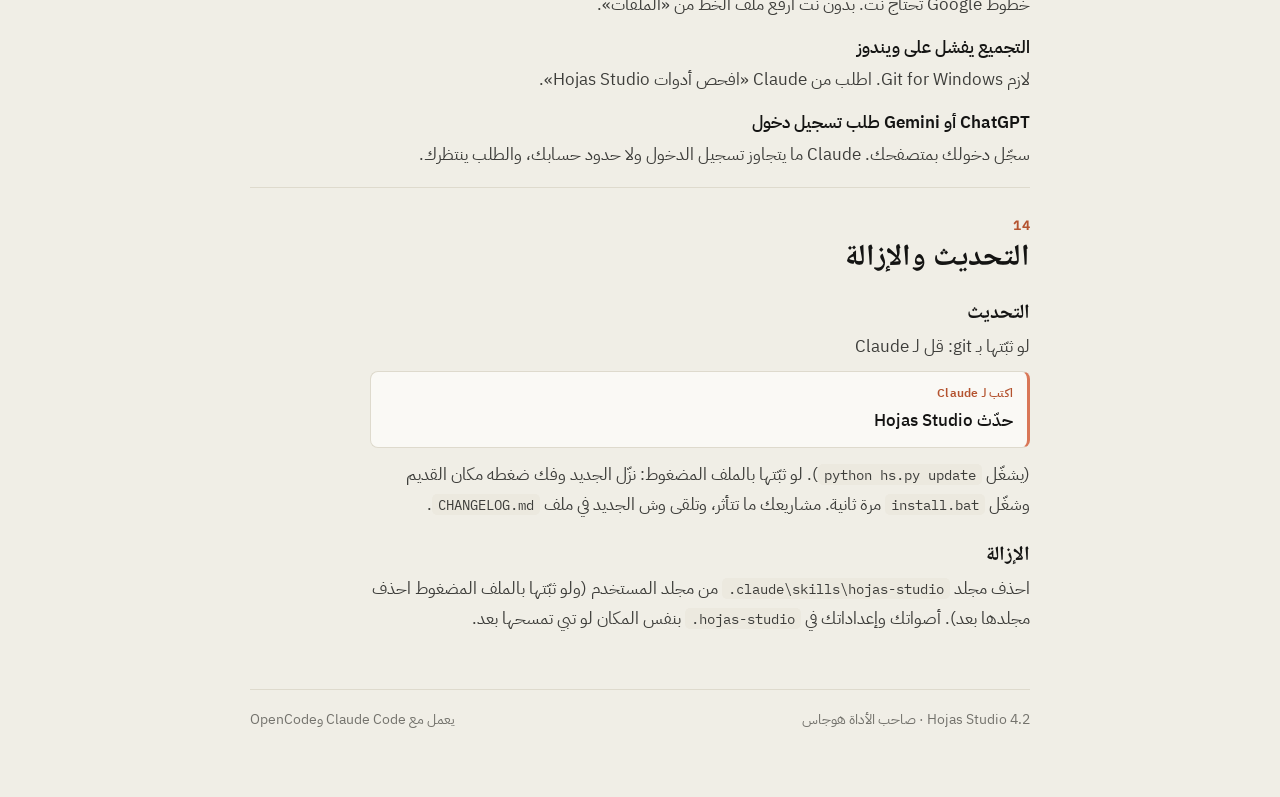
==== commit aa1eb38f: "Hojas Studio 4.2: paper motion and Dahih desk styles Co-Authored-By: Claude Opus 5.5 <noreply@anthro" ====
--- a/GUIDE.html
+++ b/GUIDE.html
@@ -123,7 +123,7 @@
   <div class="brand"><svg class="mark" viewBox="0 0 40 40" aria-hidden="true"><rect x="1" y="1" width="38" height="38" rx="10" fill="var(--clay)"/><rect x="9" y="11" width="15" height="5" rx="2.5" fill="#FFF"/><rect x="15" y="18" width="16" height="5" rx="2.5" fill="#FFF" opacity=".85"/><rect x="9" y="25" width="22" height="5" rx="2.5" fill="#FFF" opacity=".7"/></svg>Hojas Studio · دليل الاستخدام</div>
   <h1>منتج مقطعك مع <span>Claude</span>، وعدّل لمساتك على التايم لاين</h1>
   <p class="lead">هذا الدليل يمشي معك من الصفر: كيف تنزّل الأداة وتثبّتها، وكيف تمنتج أول مقطع، ووش تسوي كل أداة داخل الاستوديو.</p>
-  <div class="meta"><span>النسخة <b>4.1</b></span><span>ويندوز وماك</span><span>يشتغل على جهازك بالكامل</span><span>صاحب الأداة <b>هوجاس</b></span></div>
+  <div class="meta"><span>النسخة <b>4.2</b></span><span>ويندوز وماك</span><span>يشتغل على جهازك بالكامل</span><span>صاحب الأداة <b>هوجاس</b></span></div>
 </header>
 
 <nav class="toc" aria-label="المحتويات">
@@ -336,6 +336,13 @@
   <h3>كابشن وصوت أذكى</h3>
   <p>Claude يقسّم الكابشن على أنفاس كلامك بدل التقسيم الآلي، ويشيل الجمل اللي يخترعها التفريغ فوق السكوت مثل «اشتركوا في القناة». وفيه تمييزين جداد للكلمة المنطوقة: توهّج وقلم تظليل. وبلوحة الصوت: تحسين صوتك بستة أشكال (أوضح، أقل طنين، أنظف، أنعم، إذاعي، مكالمة)، والموسيقى الطويلة تنخفض لحالها وقت كلامك.</p>
 
+  <h3>أسلوبين جاهزين</h3>
+  <p>بصفحة الأسئلة اختر «أسلوب المونتاج»، أو قل لـClaude «منتجه بأسلوب الورق» أو «بأسلوب الدحيح».</p>
+  <div class="grid">
+    <div class="tool"><h5>ورق متحرك</h5><p>شاشة ورق فاتح وكلامك ينكتب كلمة كلمة مع صوتك: سطر صغير، وكلمة كبيرة، وصندوق أسود للضربة. وتحتها كرت يوري اللي تتكلم عنه: طرفية تكتب الأمر، جوال، زر، تعليق، وحسابك مع زر «تابعني». وجهك يختفي وصوتك يكمل. كل شاشة تعدّلها من لوحة العنصر: كل سطر بسطر، ونجمة بأوله تكبّره، وعلامة &gt; تحطه بصندوق أسود.</p></div>
+    <div class="tool"><h5>الدحيح</h5><p>فوق رأس أسود فيه صورتك والعنوان، وتحته نافذة فيها مكتب ورق وراك (القص على جهازك). على المكتب كروت: ورقة مشبوكة بختم، بولارويد من لقطتك، رقم يعدّ وحوله دائرة يد، شطب واستبدال، فاتورة، ملفات، ساعة، أعمدة. والخلفية تتبدل بدائرة (ورق، كحلي، غرفتك، أخضر)، والكابشن برتقالي قصير تحت وجهك.</p></div>
+  </div>
+
   <h3>كرت الختام</h3>
   <p>مربع «كرت الختام» آخر تراك الفيديو. اضغطه تعدّل نصه: سطرين، دعوة، كلمة بارزة، سطر صغير، ونقاط. واختر <b>خطه</b> من القائمة (أي خط من خطوط الكابشن أو خط رفعته). اسحب طرفه اليمين تغيّر مدته، أو احذفه. ولو ما فيه ختام تضيفه من «الملفات».</p>
 
@@ -478,7 +485,7 @@
   <p>احذف مجلد <code>.claude\skills\hojas-studio</code> من مجلد المستخدم (ولو ثبّتها بالملف المضغوط احذف مجلدها بعد). أصواتك وإعداداتك في <code>.hojas-studio</code> بنفس المكان لو تبي تمسحها بعد.</p>
 </section>
 
-<footer><span>Hojas Studio 4.1 · صاحب الأداة هوجاس</span><span>يعمل مع Claude Code وOpenCode</span></footer>
+<footer><span>Hojas Studio 4.2 · صاحب الأداة هوجاس</span><span>يعمل مع Claude Code وOpenCode</span></footer>
 </div>
 
 </body>
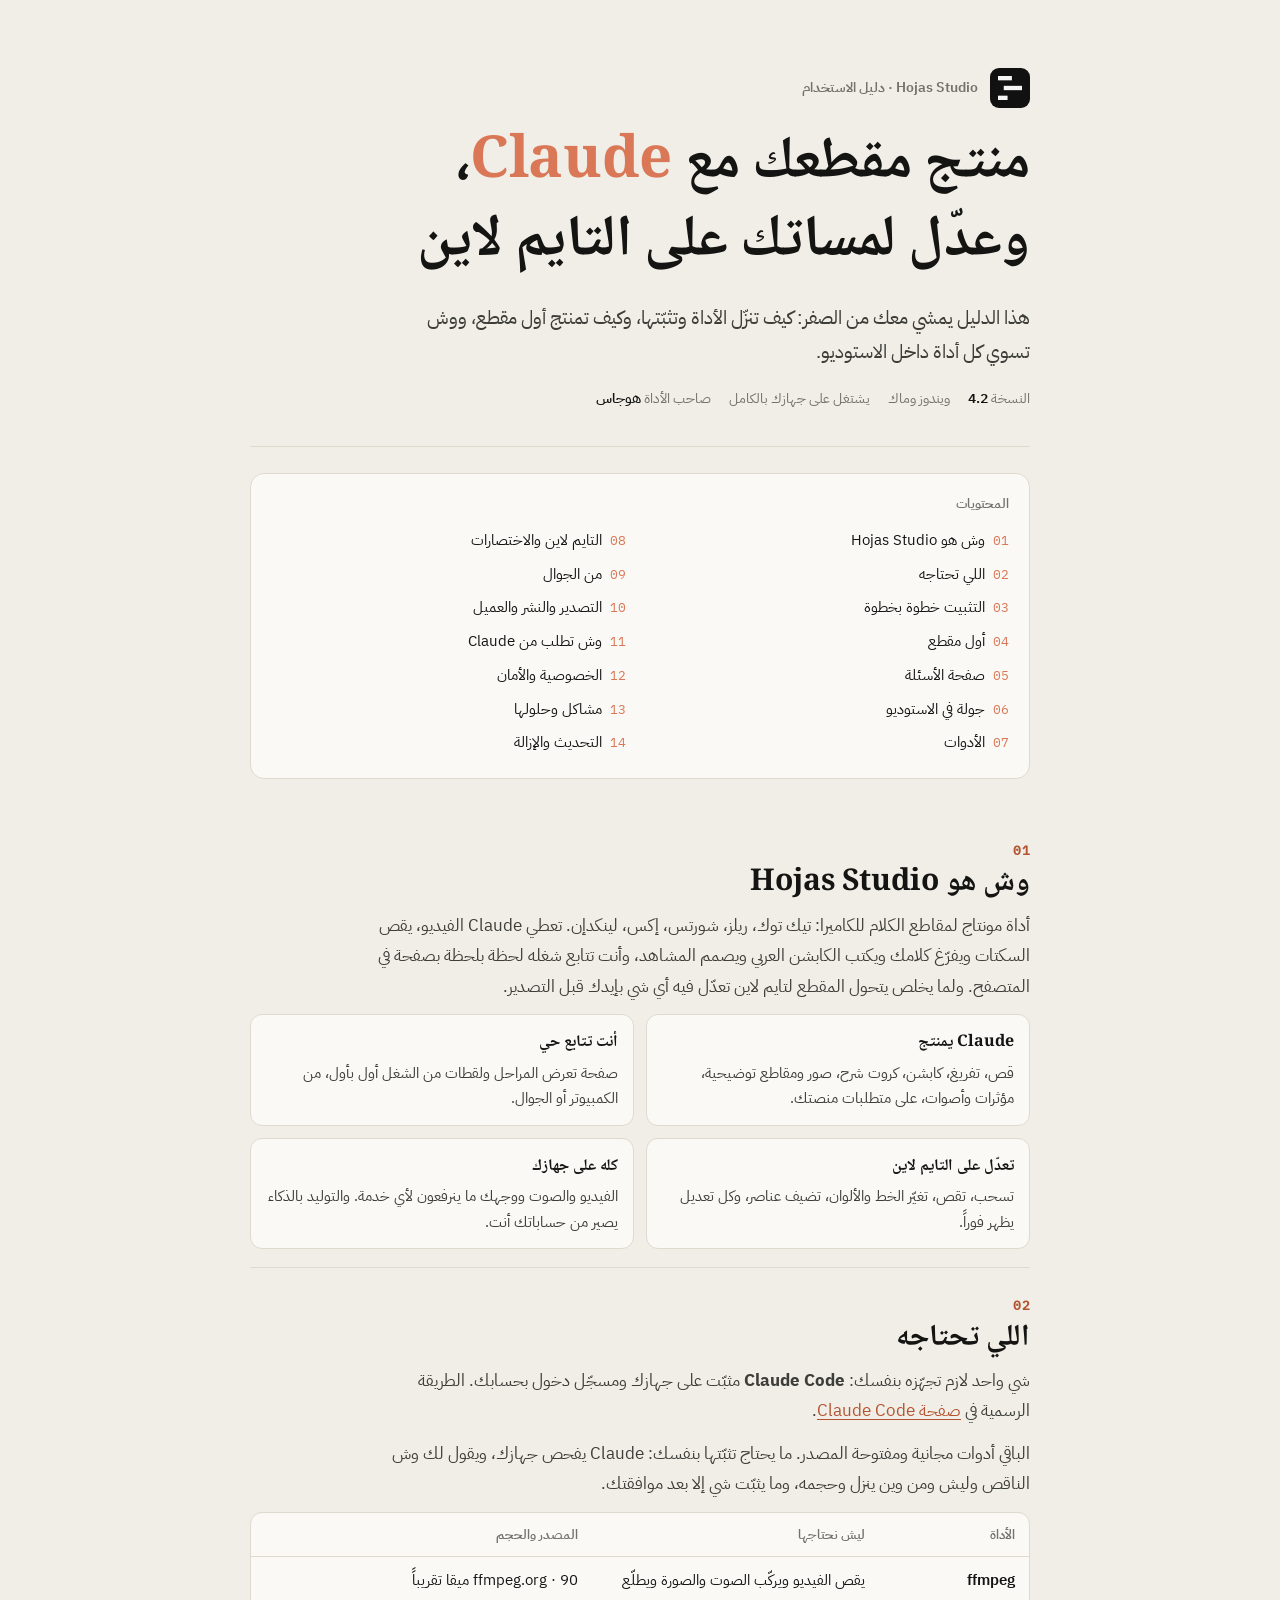
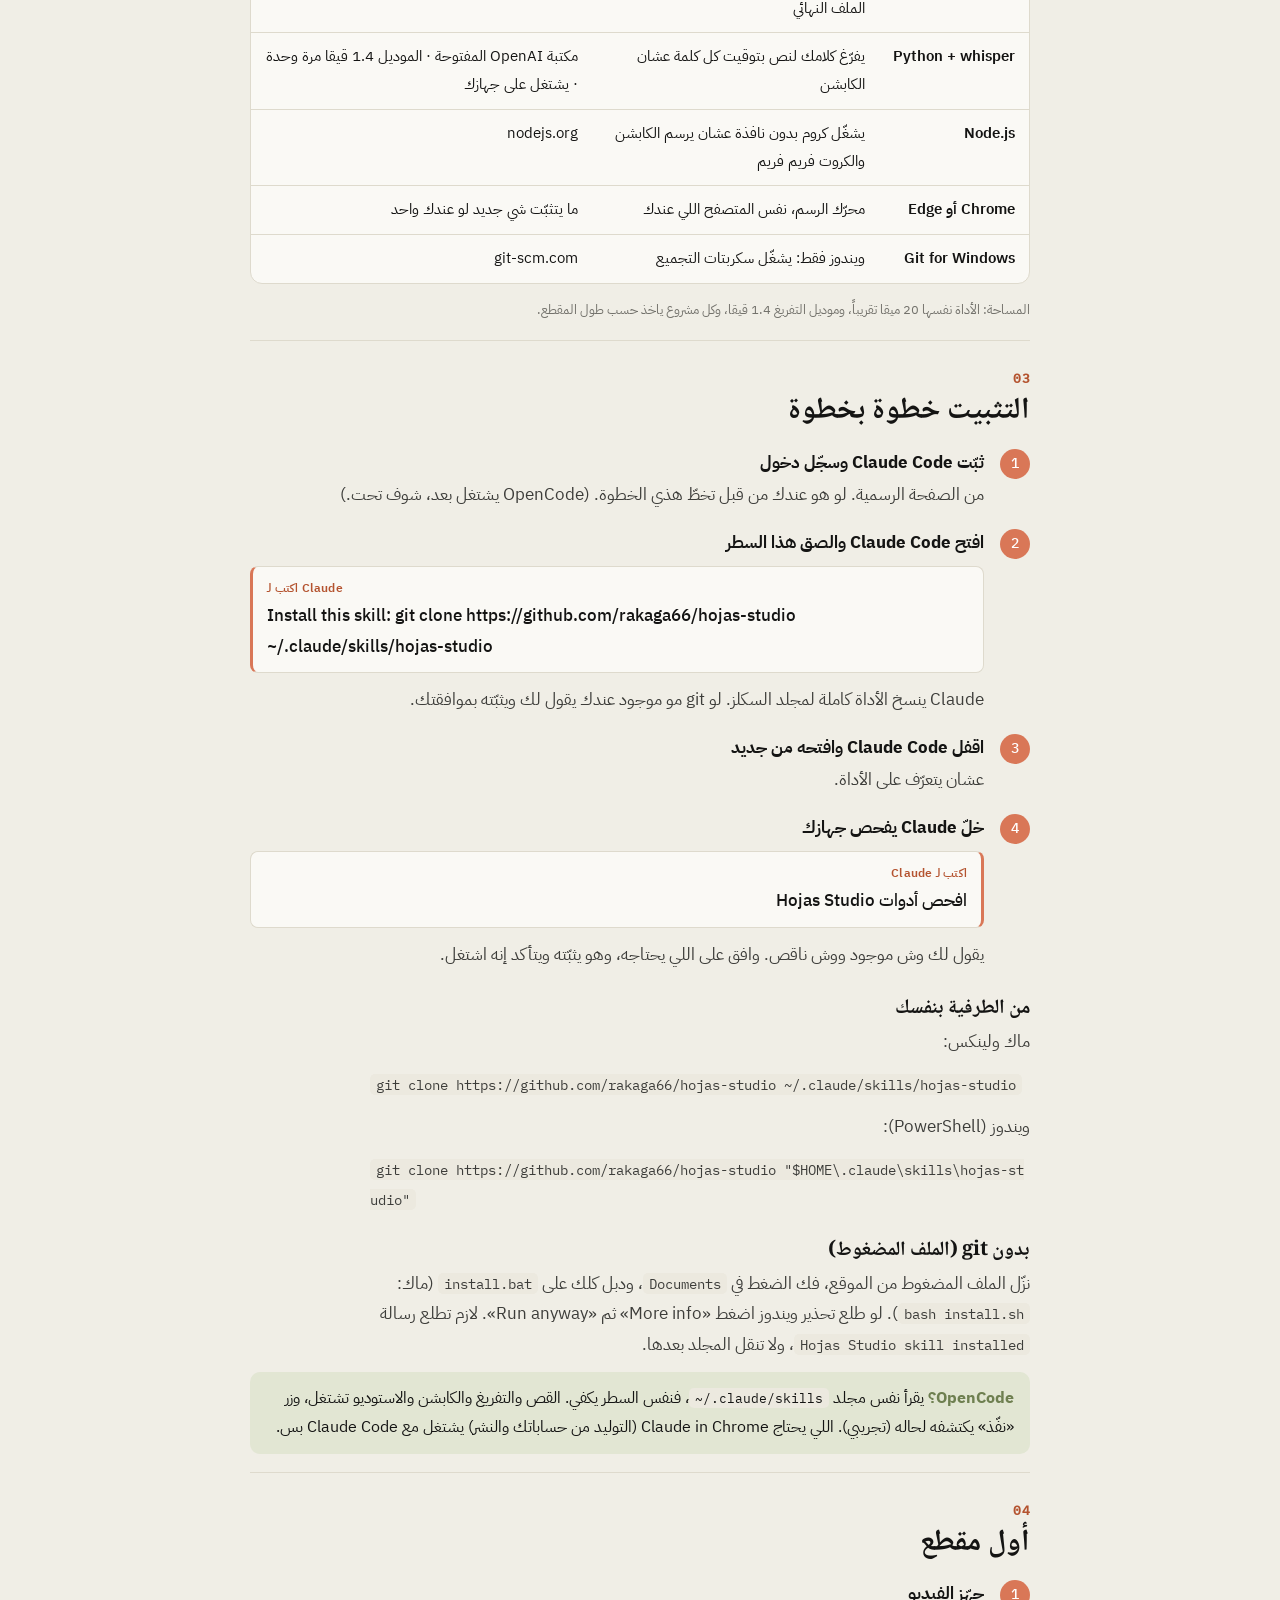
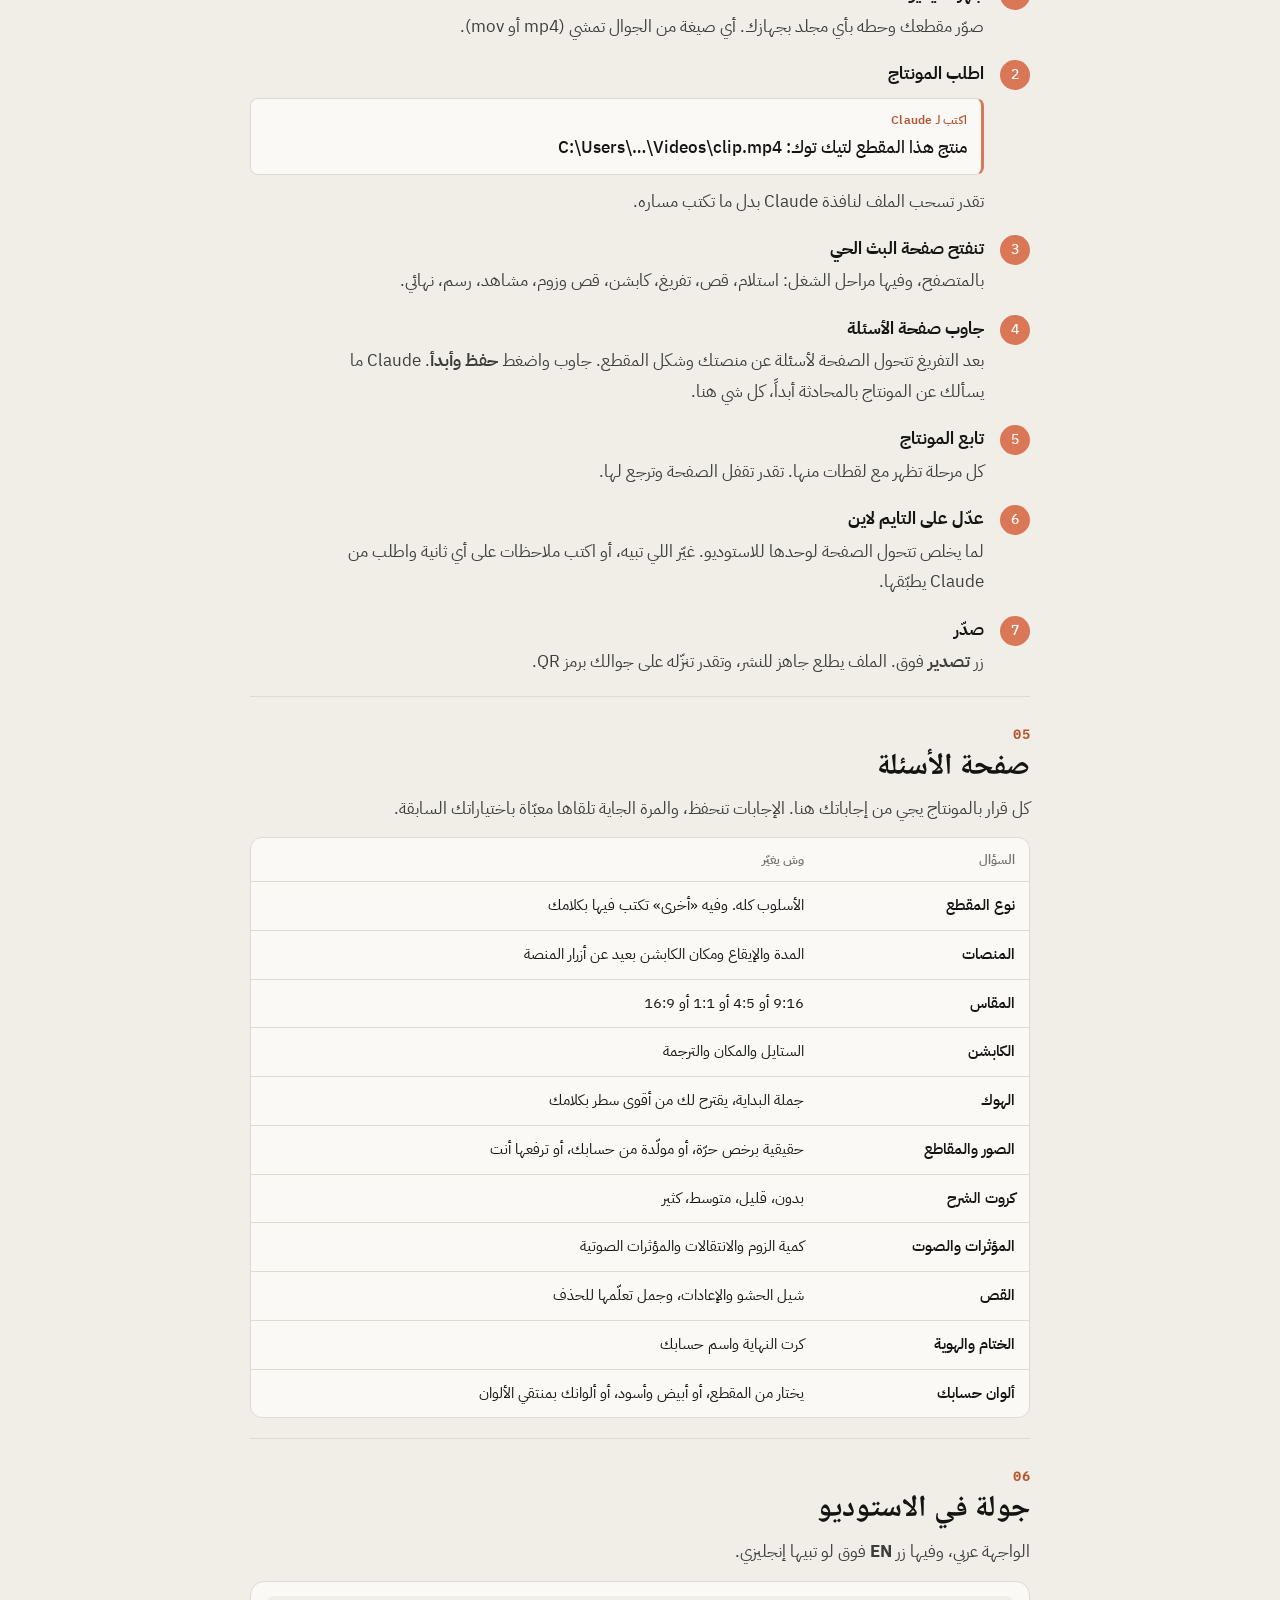
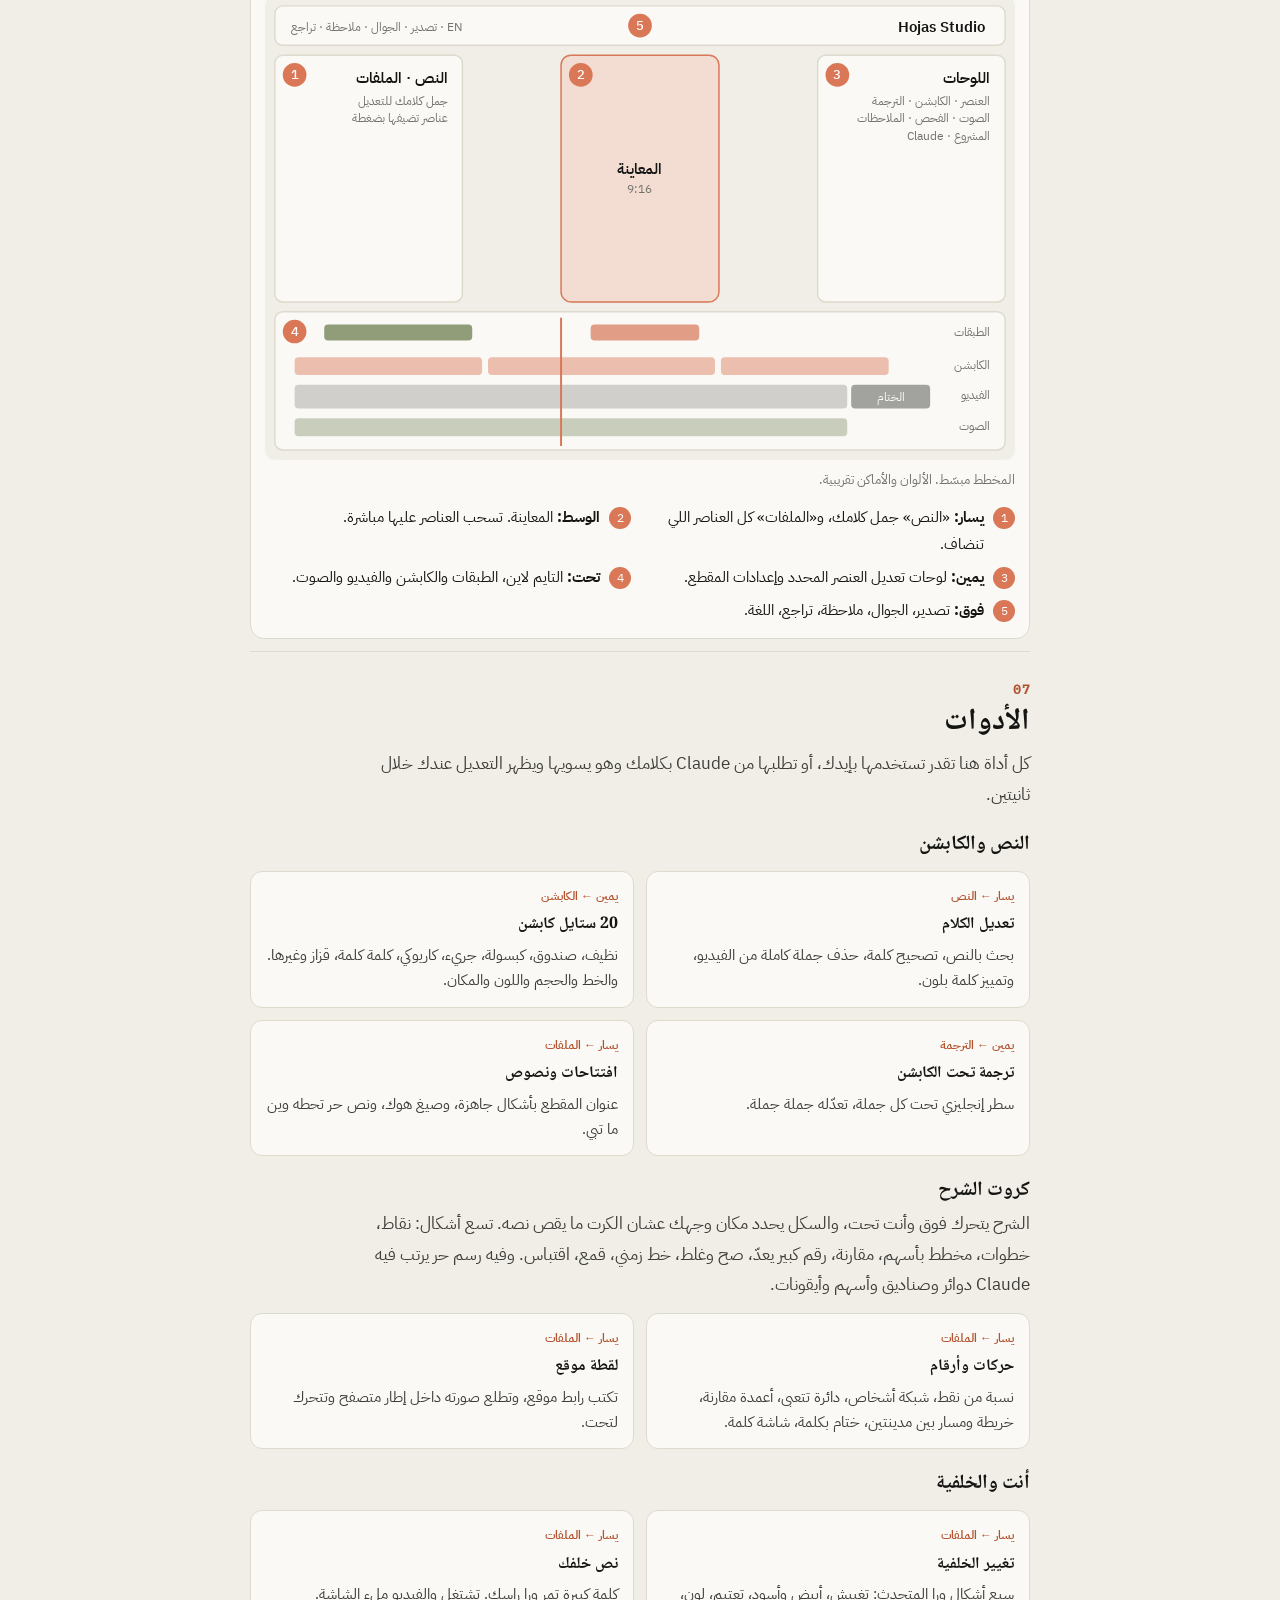
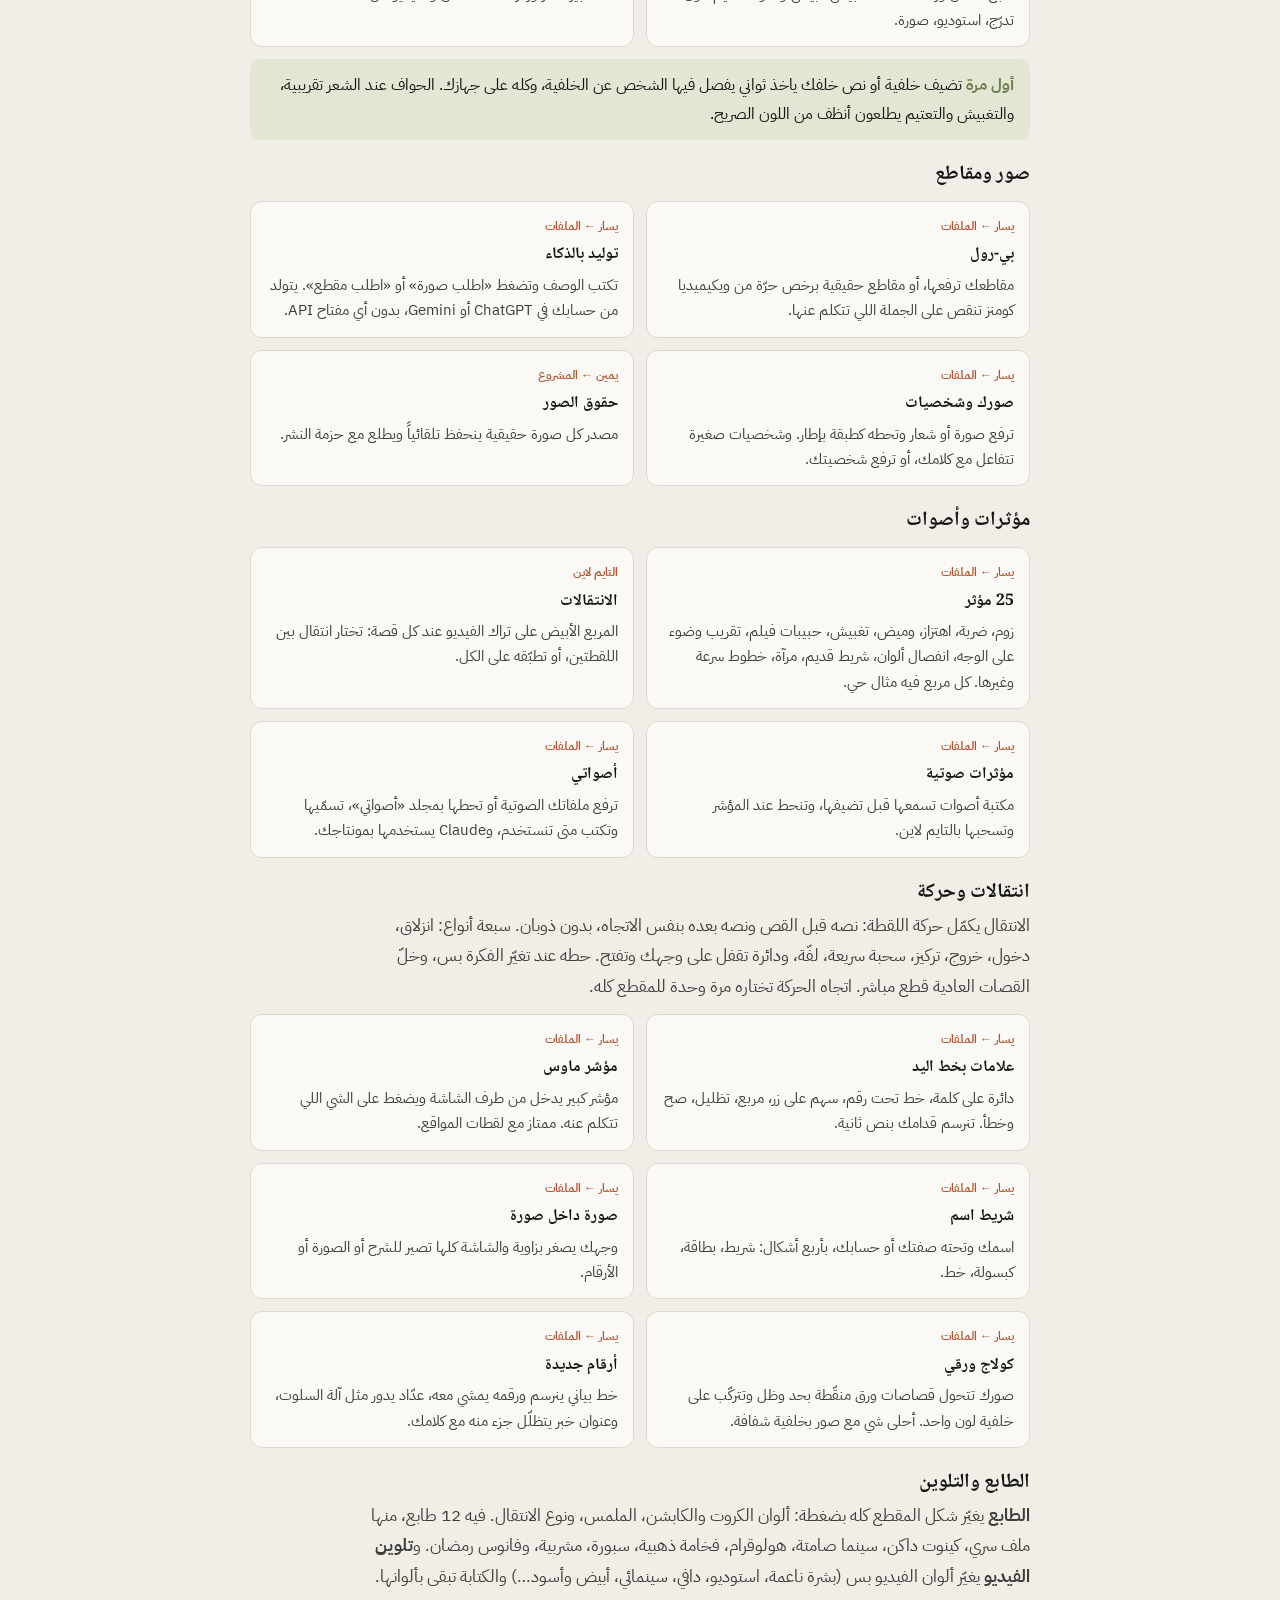
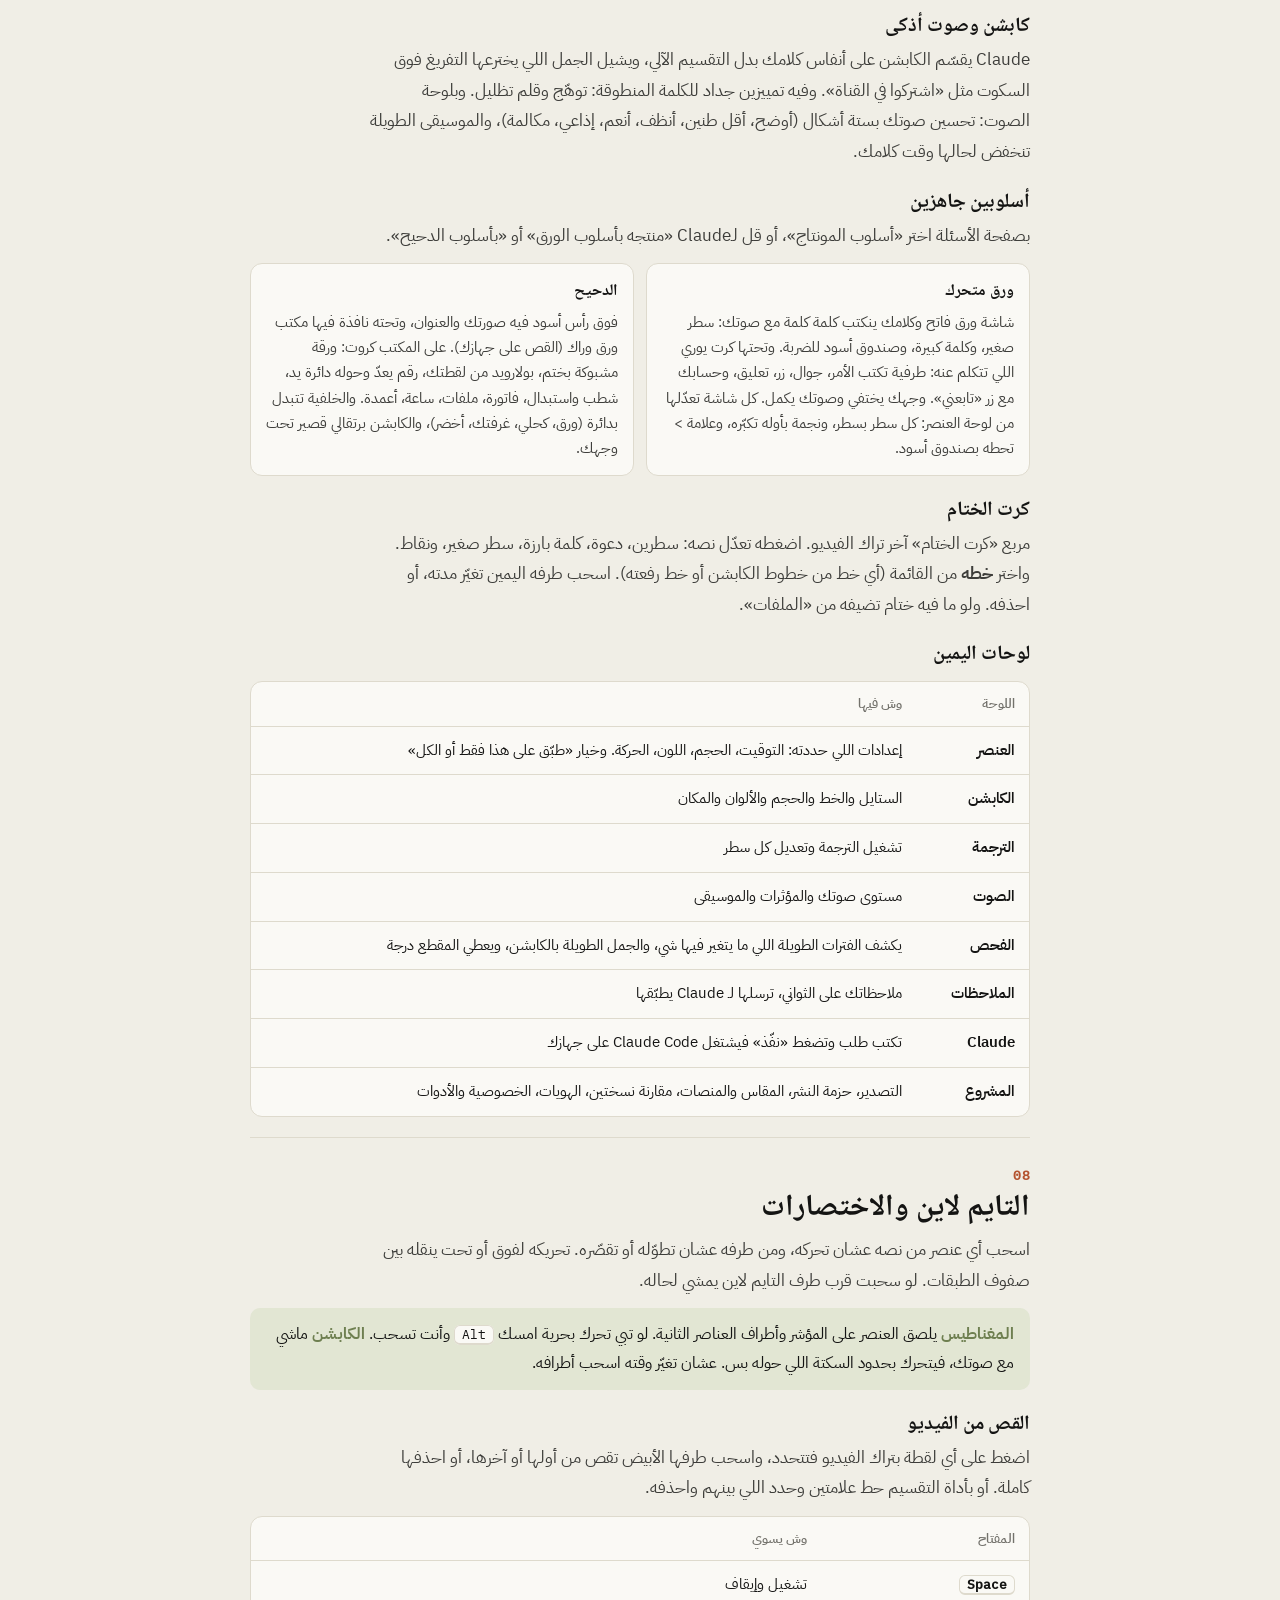
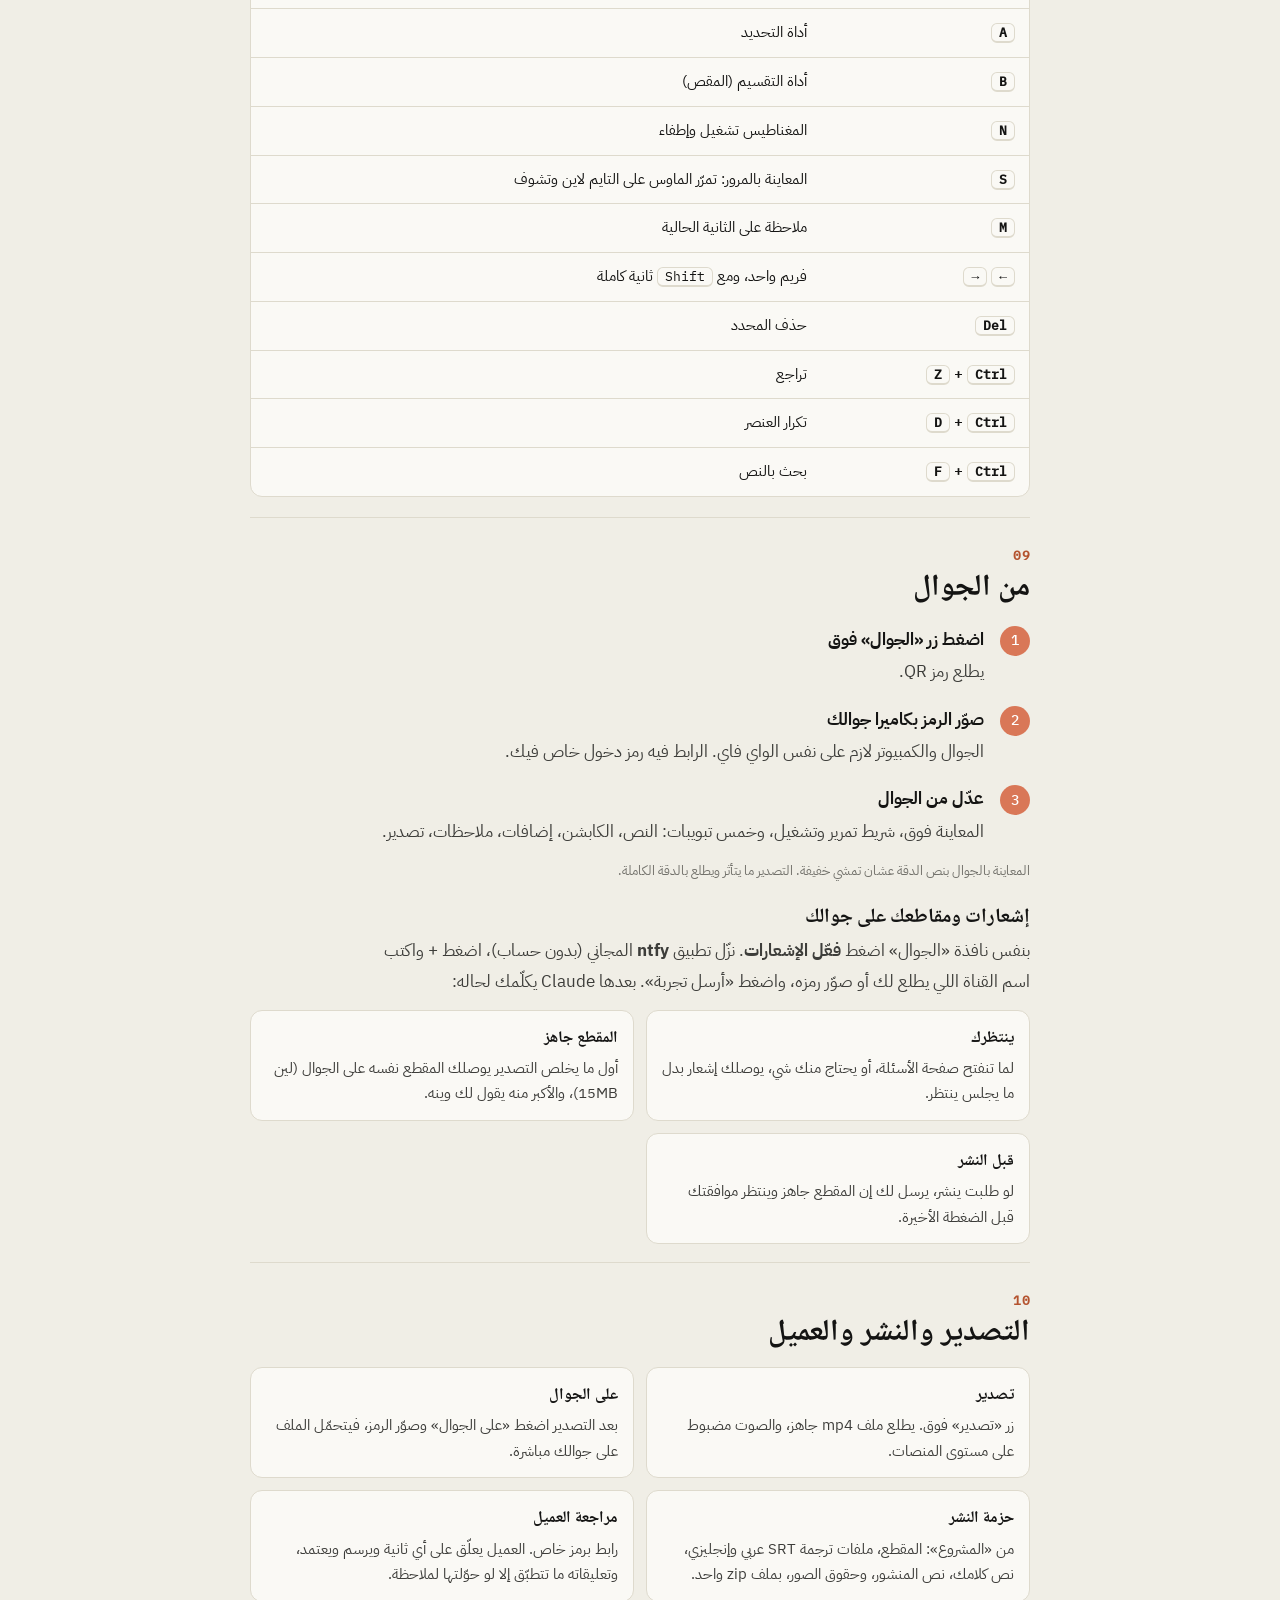
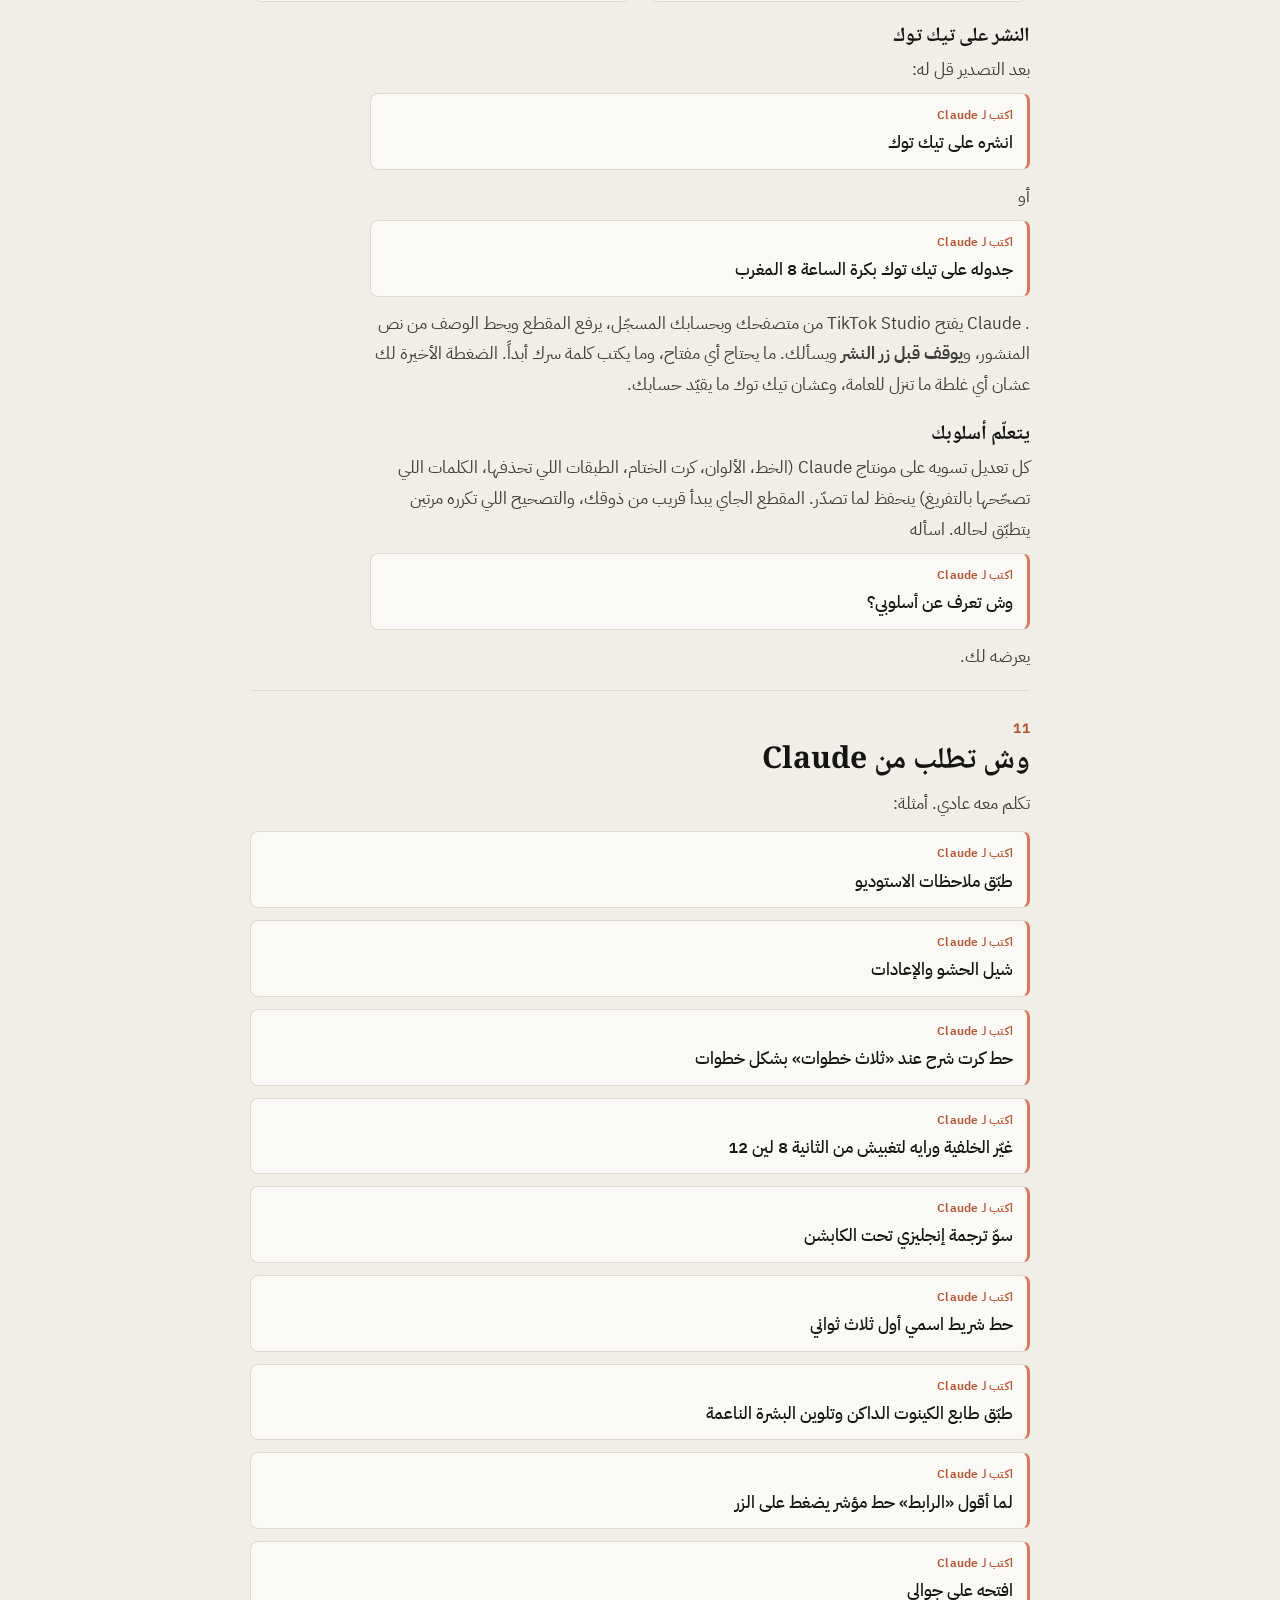
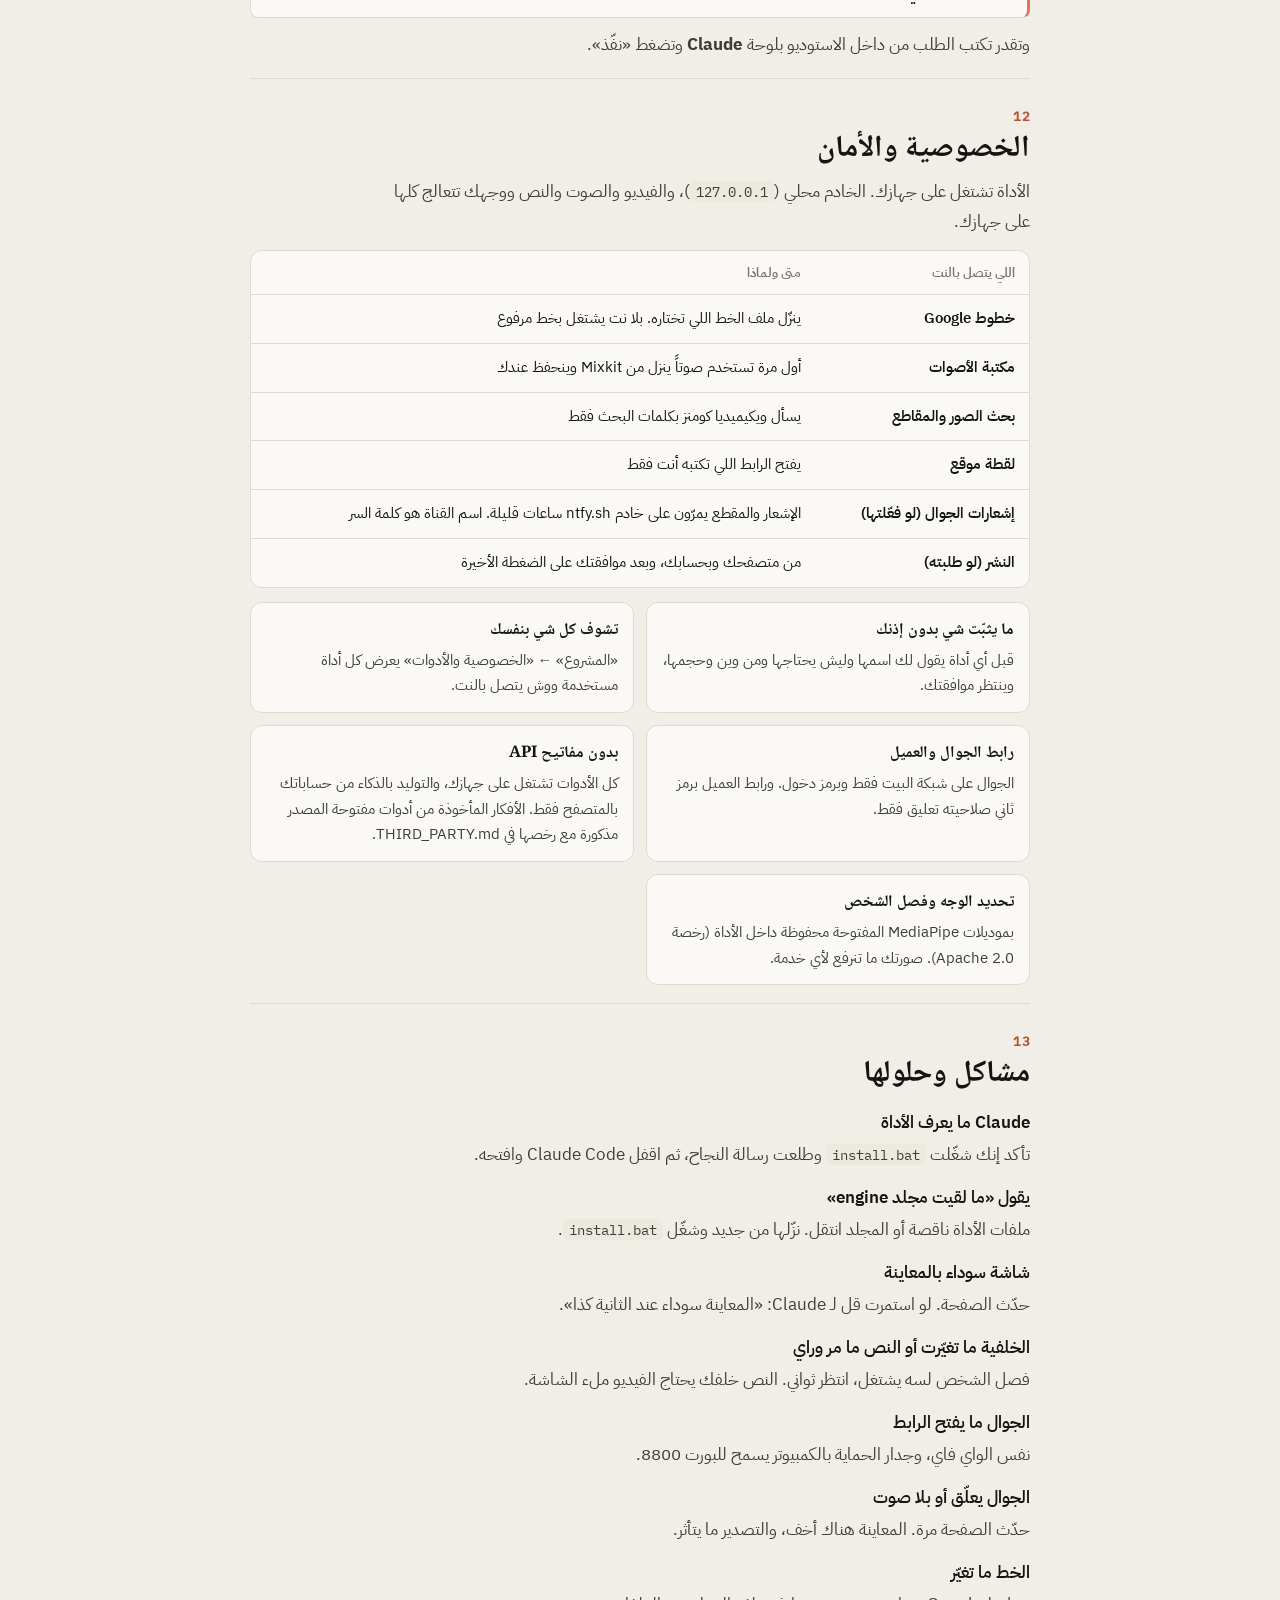
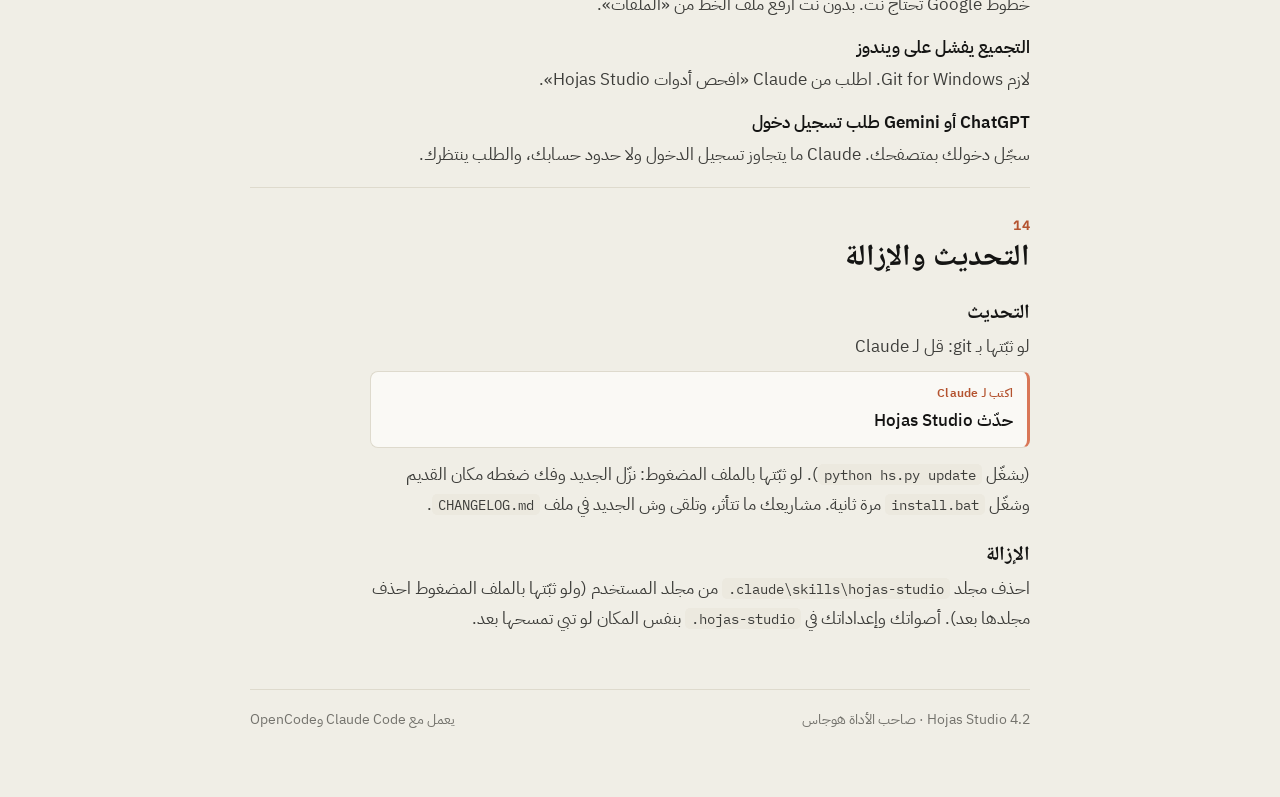
==== commit 84b5cf61: "4.8: motion kit (9 templates), organic light leak, four looks, new HJS identity and logo loaders Mot" ====
--- a/GUIDE.html
+++ b/GUIDE.html
@@ -120,7 +120,7 @@
 <div class="page">
 
 <header class="cover">
-  <div class="brand"><svg class="mark" viewBox="0 0 40 40" aria-hidden="true"><rect x="1" y="1" width="38" height="38" rx="10" fill="var(--clay)"/><rect x="9" y="11" width="15" height="5" rx="2.5" fill="#FFF"/><rect x="15" y="18" width="16" height="5" rx="2.5" fill="#FFF" opacity=".85"/><rect x="9" y="25" width="22" height="5" rx="2.5" fill="#FFF" opacity=".7"/></svg>Hojas Studio · دليل الاستخدام</div>
+  <div class="brand"><svg class="mark" viewBox="0 0 40 40" aria-hidden="true"><rect width="40" height="40" rx="9" fill="#111111"/><rect x="8.00" y="8.00" width="13.89" height="4.32" fill="#F5F5F3"/><rect x="13.77" y="17.84" width="18.23" height="4.32" fill="#F5F5F3"/><rect x="8.00" y="27.68" width="9.57" height="4.32" fill="#F5F5F3"/></svg>Hojas Studio · دليل الاستخدام</div>
   <h1>منتج مقطعك مع <span>Claude</span>، وعدّل لمساتك على التايم لاين</h1>
   <p class="lead">هذا الدليل يمشي معك من الصفر: كيف تنزّل الأداة وتثبّتها، وكيف تمنتج أول مقطع، ووش تسوي كل أداة داخل الاستوديو.</p>
   <div class="meta"><span>النسخة <b>4.2</b></span><span>ويندوز وماك</span><span>يشتغل على جهازك بالكامل</span><span>صاحب الأداة <b>هوجاس</b></span></div>
